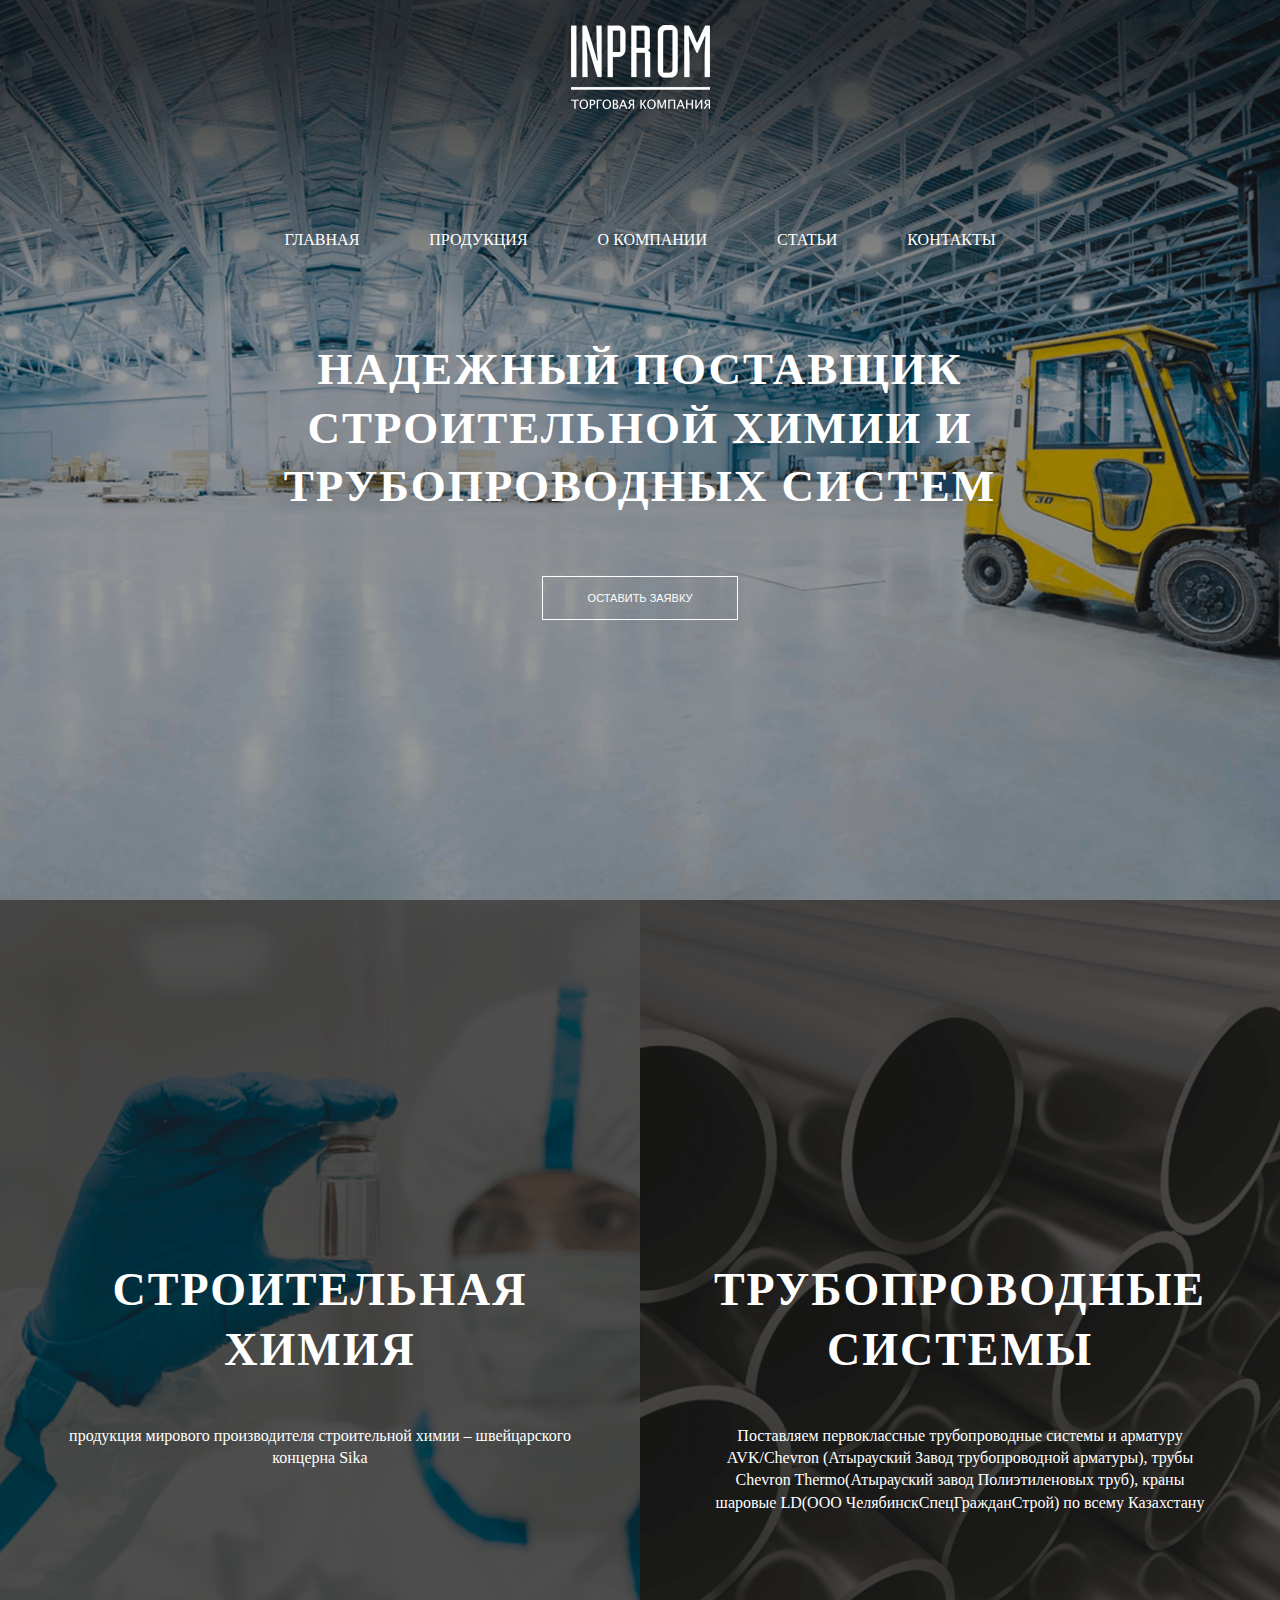
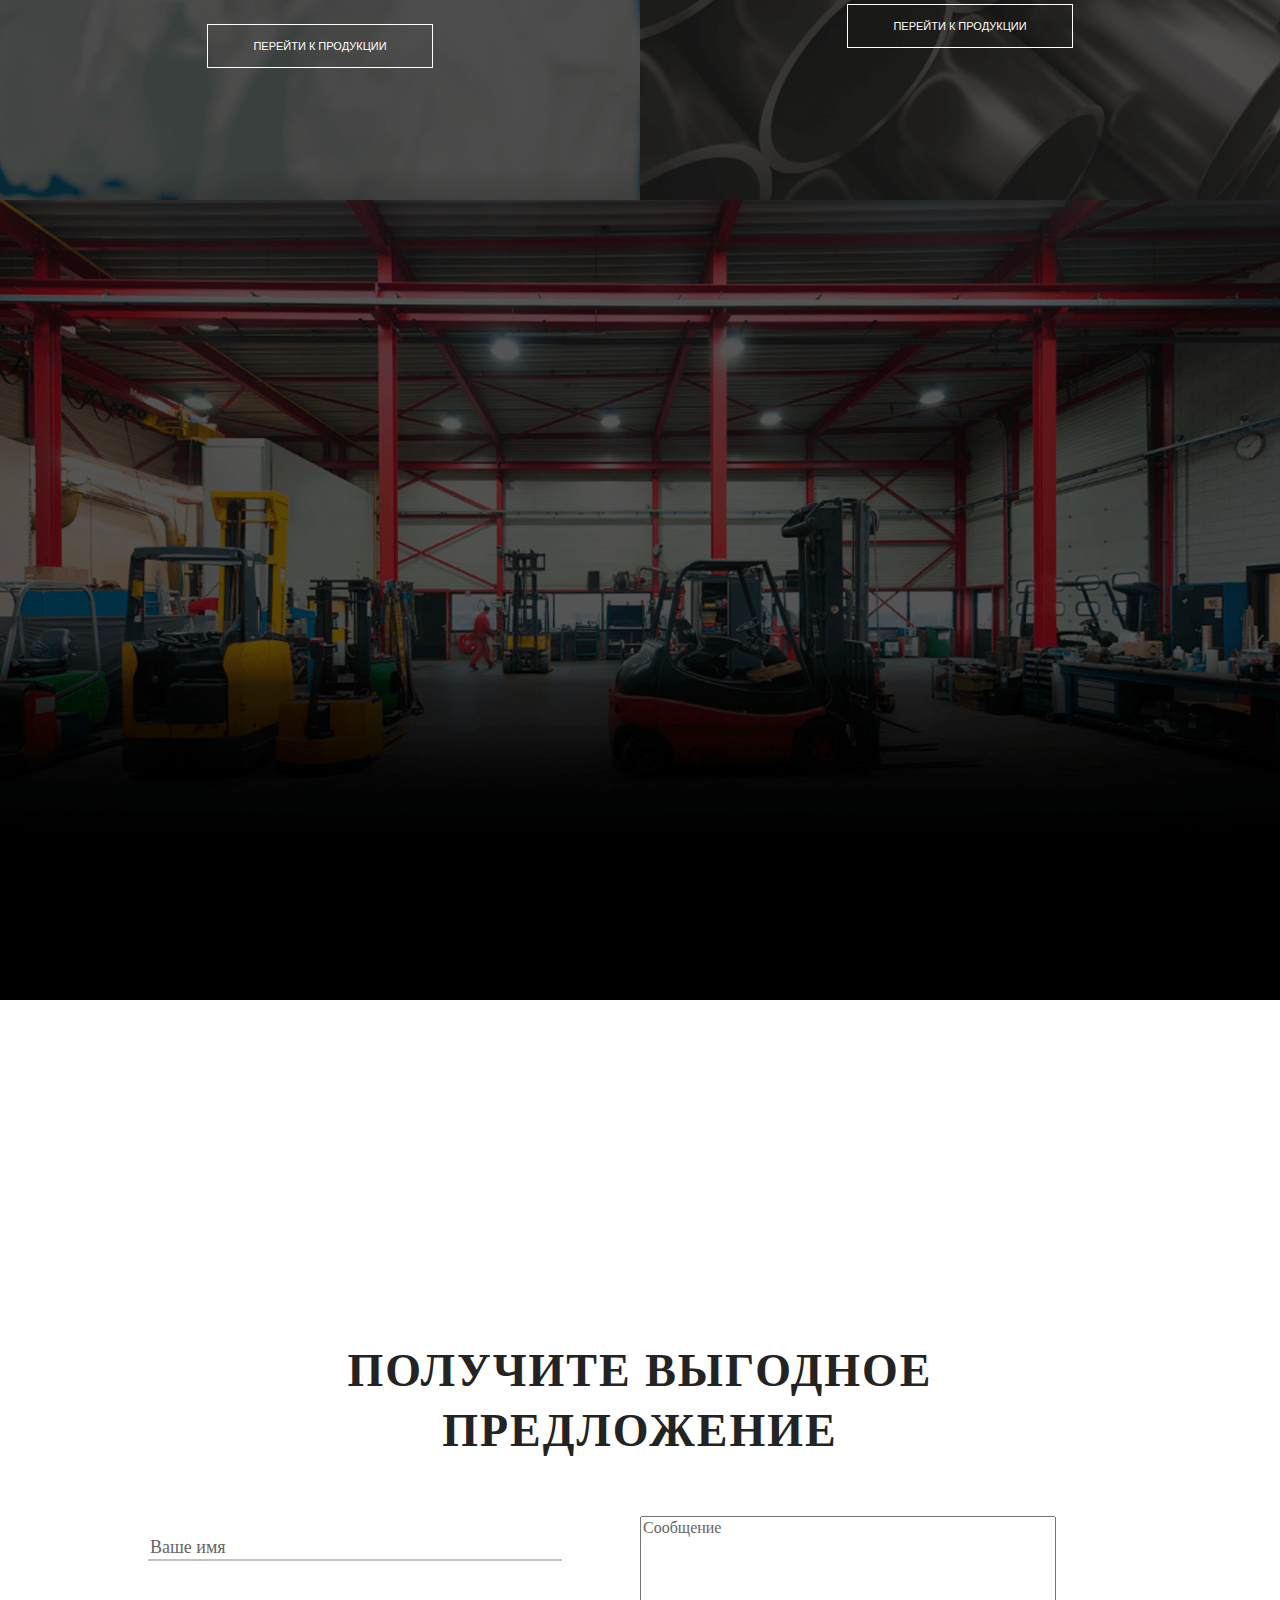
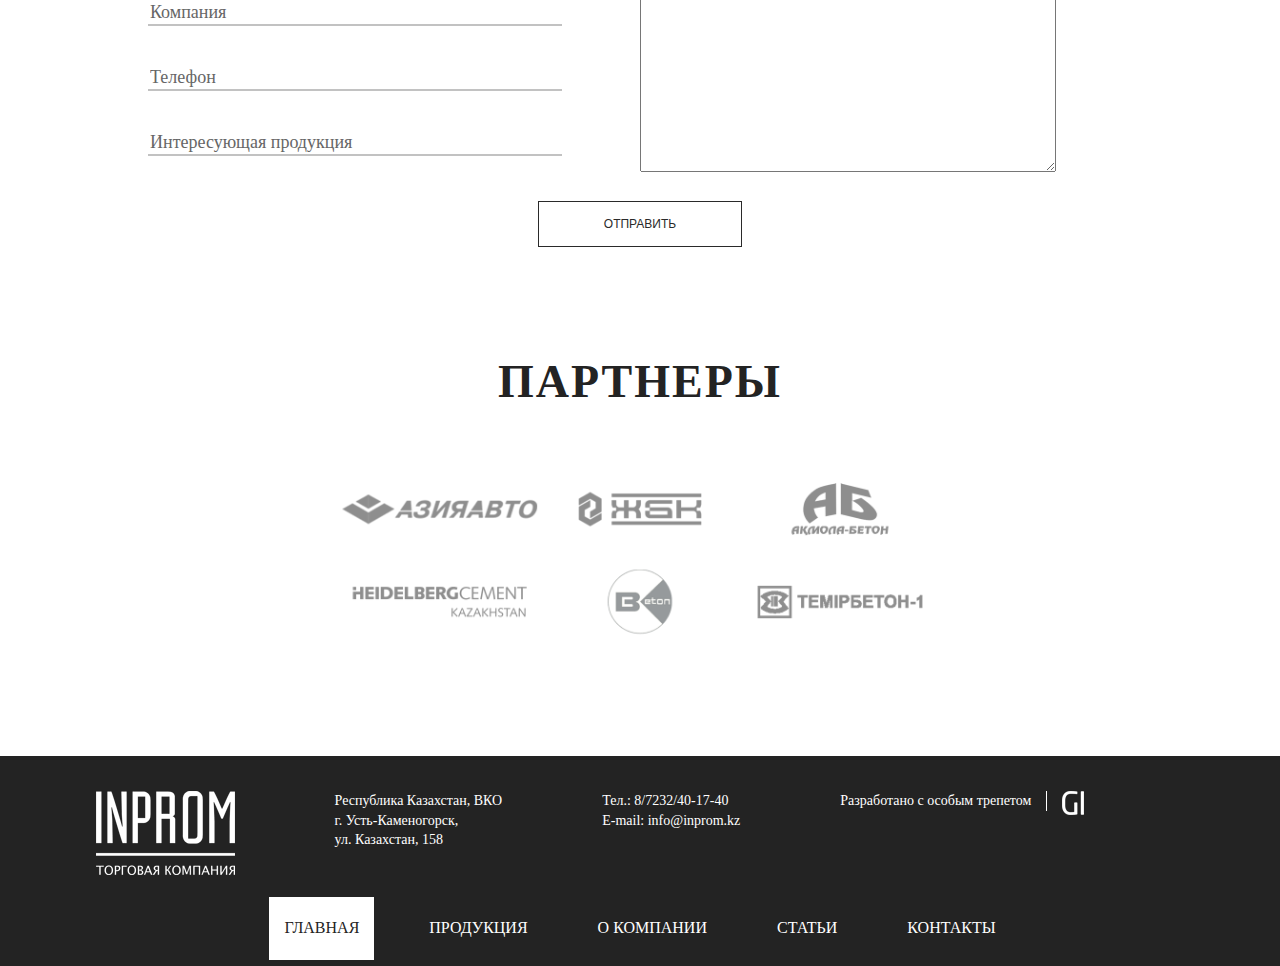
==== index.html @ 864a5a4d "stable version" ====
<!DOCTYPE html>
<!--[if lt IE 7 ]><html class="ie ie6" lang="en"> <![endif]-->
<!--[if IE 7 ]><html class="ie ie7" lang="en"> <![endif]-->
<!--[if IE 8 ]><html class="ie ie8" lang="en"> <![endif]-->
<!--[if (gte IE 9)|!(IE)]><!--><html lang="ru"> <!--<![endif]-->

<head>

	<meta charset="utf-8">

	<title>INPROM - главная</title>
	<meta name="description" content="">
	
	<!--<link rel="shortcut icon" href="img/favicon.ico" type="image/x-icon">-->

	<meta http-equiv="X-UA-Compatible" content="IE=edge">
	<meta name="viewport" content="width=device-width, initial-scale=1, maximum-scale=1">

    <link rel="stylesheet" href="css/fonts.css">
	<link rel="stylesheet" href="css/reset.css">
	<link rel="stylesheet" href="css/style.css">
	<link rel="stylesheet" href="css/media.css">
	<link rel="stylesheet" href="css/animate.css">
	
	<script src="js/TweenMax.min.js"></script>
	<script src="js/ScrollToPlugin.min.js"></script>
	
	        
</head>
<body>
    <div class="modal-back"></div>
    
    <div class="offer-call">
            <div class="offer-modal">
                <div class="offer-modal-part">
                    <input type="text" placeholder="Ваше имя">
                    <input type="text" placeholder="Компания">
                    <input type="text" id="client-tel-for-consult" placeholder="Телефон">
                    <input type="text" placeholder="Интересующая продукция">
                </div>
                <div class="offer-modal-part">
                    <textarea name="" id="" cols="30" rows="10" placeholder="Сообщение"></textarea>
                </div>
            </div>
            <div class="offer-button-margin">
                <button class="offer-button call-button-margin">ОТПРАВИТЬ</button>
            </div>
    </div>

    <div class="section" id="section-header">
        
        <div class="header-logo">
            <a href="index.html"><img src="img/logo.png" alt="Inprom Logo"  class="wow fadeInDown"></a>
            <div class="header-address">
                <p>+7 (7232) 40 17 40</p>
                <p>г. Усть-Каменогорск</p>
                <p>ул. Казахстан, 158</p>
           </div>
            <div class="burger-menu">
                <div class="burger-line-1"></div>
                <div class="burger-line-2"></div>
                <div class="burger-line-3"></div>
            </div>
        </div>
        <div class="header-navigation">
            <div class="header-navigation-panel wow fadeInRight" data-wow-delay=".3s">
                <a href="index.html"><div class="header-nav"><p>ГЛАВНАЯ</p></div></a>
                <a href="production.html"><div class="header-nav"><p>ПРОДУКЦИЯ</p></div></a>
                <a href="about.html"><div class="header-nav"><p>О КОМПАНИИ</p></div></a>
                <a href=""><div class="header-nav"><p>СТАТЬИ</p></div></a>
                <a href=""><div class="header-nav"><p>КОНТАКТЫ</p></div></a>
            </div>
        </div>
        <div class="header-title wow fadeInUp" data-wow-delay=".6s">
            <h1>НАДЕЖНЫЙ ПОСТАВЩИК</h1>
            <h1>СТРОИТЕЛЬНОЙ ХИМИИ И</h1>
            <h1>ТРУБОПРОВОДНЫХ СИСТЕМ</h1>
        </div>
        <div class="header-button wow fadeInUp" data-wow-delay="1.1s">
            <button class="custom-button" id="call">ОСТАВИТЬ ЗАЯВКУ</button>
        </div>
        
    </div>

    <div class="section" id="section1">     
        <div class="section1-chemistry">
            <h1>СТРОИТЕЛЬНАЯ <br> ХИМИЯ</h1>
            <p>продукция мирового производителя строительной химии – швейцарского концерна Sika
            </p>
            <a href="production.html"><button class="custom-button chemistry-button">ПЕРЕЙТИ К ПРОДУКЦИИ</button></a>
        </div>
        <div class="section1-systems">
            <h1>ТРУБОПРОВОДНЫЕ <br> СИСТЕМЫ</h1>
            <p>Поставляем первоклассные трубопроводные системы и арматуру AVK/Chevron (Атырауский Завод трубопроводной арматуры), 
            трубы Chevron Thermo(Атырауский завод Полиэтиленовых труб), краны шаровые LD(ООО ЧелябинскСпецГражданСтрой) по всему Казахстану
            </p>
            <a href="production.html"><button class="custom-button">ПЕРЕЙТИ К ПРОДУКЦИИ</button></a>
        </div>
    </div>

    <div class="section" id="section2">
        <div class="causes-title wow fadeInUp" data-wow-delay=".3s">
            <h1>ПОЧЕМУ ИНПРОМ - </h1>
            <h1>НАДЕЖНЫЙ ПАРТНЕР?</h1>
        </div>
        <div class="causes-bottom">
            <div class="causes-bottom-align wow fadeInUp">
                <div class="causes-bottom-1">
                    <h1>ВЫЕЗД К КЛИЕНТУ</h1>
                    <p>Наши специалисты бесплатно и лично проконсультируют вас</p>
                    <p>на вашем объекте для подбора подходящей продукции</p>
                </div>
                <div class="causes-bottom-2 wow fadeInUp" data-wow-delay=".3s">
                    <h1>ГАРАНТИЯ</h1>
                    <p>Мы предоставляем гарантию на весь ассортимент</p>
                    <p>строительной химии сроком до 10 лет</p>
                </div>
            </div>
        </div>
    </div>
    
    <div class="section" id="section3"> 
        <div class="causes-top">
            <div class="causes-top-align">
                <div class="causes-top-1 wow fadeInUp">
                    <h1>КЛИЕНТООРИЕНТИРОВАННОСТЬ</h1>
                    <p>Каждый запрос отрабатывается нашими менеджерами</p>
                    <p>вне зависимости от объемов потребностей клиента</p>
                </div>
                <div class="causes-top-2 wow fadeInUp" data-wow-delay=".3s">
                    <h1>ПРОЗРАЧНОСТЬ</h1>
                    <p>Отправьте нам техническую спецификацию, и мы подберем</p>
                    <p>для вас соответствующую продукцию<br>
                     с подробным прайс-листом</p>
                </div>
            </div>
        </div>
        
        <div class="offer">
            <div class="offer-title">
                <h1>ПОЛУЧИТЕ ВЫГОДНОЕ</h1>
                <h1>ПРЕДЛОЖЕНИЕ</h1>
            </div>
            
            <div class="offer-form">
                <div class="offer-form-part">
                    <input type="text" placeholder="Ваше имя">
                    <input type="text" placeholder="Компания">
                    <input type="text" id="client-tel-for-consult-2" placeholder="Телефон">
                    <input type="text" placeholder="Интересующая продукция">
                </div>
                <div class="offer-form-part">
                    <textarea name="" id="" cols="30" rows="10" placeholder="Сообщение"></textarea>
                </div>
            </div>
            <div class="offer-button-margin">
                <button class="offer-button">ОТПРАВИТЬ</button>
            </div>
        </div>
        
    </div>
    
    <div class="section" id="section-footer">    
        <div class="partners-part">
            <div class="partners-title">
                <h1>ПАРТНЕРЫ</h1>
            </div>
            <div class="partners-logos">
                <div class="partners-logo">
                    <div class="partners-logo-img">
                        <img src="img/logo-asia.png" alt="">
                    </div>
                    <div class="partners-logo-hover">
                        <img src="img/logo-asia-hover.png" alt="">
                    </div>
                </div>
                <div class="partners-logo">
                    <div class="partners-logo-img">
                        <img src="img/logo-jbk.png" alt="">
                    </div>
                    <div class="partners-logo-hover">
                        <img src="img/logo-jbk-hover.png" alt="">
                    </div>
                </div>
                <div class="partners-logo">
                    <div class="partners-logo-img">
                        <img src="img/logo-ab.png" alt="">
                    </div>
                    <div class="partners-logo-hover">
                        <img src="img/logo-ab-hover.png" alt="">
                    </div>
                </div>
            </div>
            <div class="partners-logos">
               <div class="partners-logo">
                    <div class="partners-logo-img">
                        <img src="img/logo-hc.png" alt="">
                   </div>
                    <div class="partners-logo-hover">
                        <img src="img/logo-hc-hover.png" alt="">
                    </div>
                </div> 
                <div class="partners-logo">
                    <div class="partners-logo-img">
                        <img src="img/logo-beton.png" alt="">
                    </div>
                    <div class="partners-logo-hover">
                        <img src="img/logo-beton-hover.png" alt="">
                    </div>
                </div> 
                <div class="partners-logo">
                    <div class="partners-logo-img">
                        <img src="img/logo-temirbeton.png" alt="">
                    </div>
                    <div class="partners-logo-hover">
                        <img src="img/logo-temirbeton-hover.png" alt="">
                    </div>
                </div>  
            </div>
        </div>
        
        <footer class="footer">
            <div class="footer-row footer-mob-hide">
                <div class="foot-row">
                    <a href="index.html"><img src="img/logo.png" alt=""></a>
                </div>
                <div class="foot-row">
                    <p>Республика Казахстан, ВКО</p>
                    <p>г. Усть-Каменогорск,</p>
                    <p>ул. Казахстан, 158</p>
                </div>
                <div class="foot-row">
                    <p>Тел.: 8/7232/40-17-40</p>
                    <p>E-mail: info@inprom.kz</p>
                </div>
                <div class="foot-ginnova">
                    <div class="foot-gin">
                    <a href="http://ginnova.kz" target="_blank"><p>Разработано с особым трепетом</p></a>
                    <div class="ginnova-line"></div>
                    <a href="http://ginnova.kz" target="_blank"><img src="img/gi-logo.png" alt=""></a>
                    </div>
                </div>
            </div>
            <div class="footer-panel">
                
                <div class="footer-navigation-panel">
                    <div class="footer-mob">
                        <h1>МЕНЮ</h1>
                    </div>
                    <a href="index.html"><div class="footer-nav nav-active"><p>ГЛАВНАЯ</p></div></a>
                    <a href="production.html"><div class="footer-nav"><p>ПРОДУКЦИЯ</p></div></a>
                    <a href="about.html"><div class="footer-nav"><p>О КОМПАНИИ</p></div></a>
                    <a href=""><div class="footer-nav"><p>СТАТЬИ</p></div></a>
                    <a href=""><div class="footer-nav"><p>КОНТАКТЫ</p></div></a>
                    <div class="footer-mob">
                        <h1>КОНТАКТЫ</h1>
                    </div>
                    <div class="footer-mob">
                        <p>Республика Казахстан, ВКО</p>
                        <p>г. Усть-Каменогорск,</p>
                        <p>ул. Казахстан, 158</p>
                        <p>Тел.: 8/7232/40-17-40</p>
                        <p>E-mail: info@inprom.kz</p>
                    </div>
                    <div class="footer-mob">
                        <div class="foot-ginnova">
                            <div class="foot-gin">
                            <a href="http://ginnova.kz" target="_blank"><p>Разработано с особым трепетом</p></a>
                            <div class="ginnova-line"></div>
                            <a href="http://ginnova.kz" target="_blank"><img src="img/gi-logo.png" alt=""></a>
                            </div>
                        </div>
                    </div>
                </div>
            </div>
        </footer>
    </div>
    
<script src="js/jquery.min.js"></script>
	
<!--
<script src="js/jquery.smoothwheel.js"></script>
-->

    
    <script>
        
        $(document).ready(function(){
    
            if (navigator.userAgent.toLowerCase().indexOf('chrome') > -1) {
        
            //$("body").smoothWheel()
            
            }
        }); 

    </script>
    
    <script src="js/inprom.js"></script>
    
    <script src="js/wow.min.js"></script>
    <script>
        if ($(window).width() > 1200) {
            new WOW().init();
        }
    </script>
    
    <script src="js/maskedinput.js"></script>
	<script type="text/javascript">
		
		jQuery(function($){$("#client-tel-for-consult").mask("+7(999)999-99-99");});
        jQuery(function($){$("#client-tel-for-consult-2").mask("+7(999)999-99-99");});
	</script>
    
    <!--
    <script>
        $(window).load(function() {

            $(".loading-box").fadeOut();

        });
    </script>
    -->
</body>
</html>
---- css/fonts.css ----
@font-face {
	font-family: "Arial";
	src: Arial;
    font-style: normal;
	font-weight: normal;
}
/* font-family: "AgoraSansProRegular"; */
@font-face {
    font-family: "AgoraSansProRegular";
    src: url("../fonts/AgoraSansProRegular/AgoraSansProRegular.eot");
    src: url("../fonts/AgoraSansProRegular/AgoraSansProRegular.eot?#iefix")format("embedded-opentype"),
    url("../fonts/AgoraSansProRegular/AgoraSansProRegular.woff") format("woff"),
    url("../fonts/AgoraSansProRegular/AgoraSansProRegular.ttf") format("truetype");
    font-style: normal;
    font-weight: normal;
}
/* font-family: "AgoraSansProBold"; */
@font-face {
    font-family: "AgoraSansProBold";
    src: url("../fonts/AgoraSansProBold/AgoraSansProBold.eot");
    src: url("../fonts/AgoraSansProBold/AgoraSansProBold.eot?#iefix")format("embedded-opentype"),
    url("../fonts/AgoraSansProBold/AgoraSansProBold.woff") format("woff"),
    url("../fonts/AgoraSansProBold/AgoraSansProBold.ttf") format("truetype");
    font-style: normal;
    font-weight: normal;
}
/* font-family: "AgoraSansProItalic"; */
@font-face {
    font-family: "AgoraSansProItalic";
    src: url("../fonts/AgoraSansProItalic/AgoraSansProItalic.eot");
    src: url("../fonts/AgoraSansProItalic/AgoraSansProItalic.eot?#iefix")format("embedded-opentype"),
    url("../fonts/AgoraSansProItalic/AgoraSansProItalic.woff") format("woff"),
    url("../fonts/AgoraSansProItalic/AgoraSansProItalic.ttf") format("truetype");
    font-style: normal;
    font-weight: normal;
}
/* font-family: "AgoraSansProLight"; */
@font-face {
    font-family: "AgoraSansProLight";
    src: url("../fonts/AgoraSansProLight/AgoraSansProLight.eot");
    src: url("../fonts/AgoraSansProLight/AgoraSansProLight.eot?#iefix")format("embedded-opentype"),
    url("../fonts/AgoraSansProLight/AgoraSansProLight.woff") format("woff"),
    url("../fonts/AgoraSansProLight/AgoraSansProLight.ttf") format("truetype");
    font-style: normal;
    font-weight: normal;
}
/* font-family: "AgoraSansProMedium"; */
@font-face {
    font-family: "AgoraSansProMedium";
    src: url("../fonts/AgoraSansProMedium/AgoraSansProMedium.eot");
    src: url("../fonts/AgoraSansProMedium/AgoraSansProMedium.eot?#iefix")format("embedded-opentype"),
    url("../fonts/AgoraSansProMedium/AgoraSansProMedium.woff") format("woff"),
    url("../fonts/AgoraSansProMedium/AgoraSansProMedium.ttf") format("truetype");
    font-style: normal;
    font-weight: normal;
}
/* font-family: "AgoraSansProBlack"; */
@font-face {
    font-family: "AgoraSansProBlack";
    src: url("../fonts/AgoraSansProBlack/AgoraSansProBlack.eot");
    src: url("../fonts/AgoraSansProBlack/AgoraSansProBlack.eot?#iefix")format("embedded-opentype"),
    url("../fonts/AgoraSansProBlack/AgoraSansProBlack.woff") format("woff"),
    url("../fonts/AgoraSansProBlack/AgoraSansProBlack.ttf") format("truetype");
    font-style: normal;
    font-weight: normal;
}
/* font-family: "AgoraSansProThin"; */
@font-face {
    font-family: "AgoraSansProThin";
    src: url("../fonts/AgoraSansProThin/AgoraSansProThin.eot");
    src: url("../fonts/AgoraSansProThin/AgoraSansProThin.eot?#iefix")format("embedded-opentype"),
    url("../fonts/AgoraSansProThin/AgoraSansProThin.woff") format("woff"),
    url("../fonts/AgoraSansProThin/AgoraSansProThin.ttf") format("truetype");
    font-style: normal;
    font-weight: normal;
}
/* font-family: "AgoraSansProUltraBlack"; */
@font-face {
    font-family: "AgoraSansProUltraBlack";
    src: url("../fonts/AgoraSansProUltraBlack/AgoraSansProUltraBlack.eot");
    src: url("../fonts/AgoraSansProUltraBlack/AgoraSansProUltraBlack.eot?#iefix")format("embedded-opentype"),
    url("../fonts/AgoraSansProUltraBlack/AgoraSansProUltraBlack.woff") format("woff"),
    url("../fonts/AgoraSansProUltraBlack/AgoraSansProUltraBlack.ttf") format("truetype");
    font-style: normal;
    font-weight: normal;
}
/* font-family: "AgoraSansProXThin"; */
@font-face {
    font-family: "AgoraSansProXThin";
    src: url("../fonts/AgoraSansProXThin/AgoraSansProXThin.eot");
    src: url("../fonts/AgoraSansProXThin/AgoraSansProXThin.eot?#iefix")format("embedded-opentype"),
    url("../fonts/AgoraSansProXThin/AgoraSansProXThin.woff") format("woff"),
    url("../fonts/AgoraSansProXThin/AgoraSansProXThin.ttf") format("truetype");
    font-style: normal;
    font-weight: normal;
}
/* font-family: "AgoraSansProMediumItalic"; */
@font-face {
    font-family: "AgoraSansProMediumItalic";
    src: url("../fonts/AgoraSansProMediumItalic/AgoraSansProMediumItalic.eot");
    src: url("../fonts/AgoraSansProMediumItalic/AgoraSansProMediumItalic.eot?#iefix")format("embedded-opentype"),
    url("../fonts/AgoraSansProMediumItalic/AgoraSansProMediumItalic.woff") format("woff"),
    url("../fonts/AgoraSansProMediumItalic/AgoraSansProMediumItalic.ttf") format("truetype");
    font-style: normal;
    font-weight: normal;
}
/* font-family: "AgoraSansProLightItalic"; */
@font-face {
    font-family: "AgoraSansProLightItalic";
    src: url("../fonts/AgoraSansProLightItalic/AgoraSansProLightItalic.eot");
    src: url("../fonts/AgoraSansProLightItalic/AgoraSansProLightItalic.eot?#iefix")format("embedded-opentype"),
    url("../fonts/AgoraSansProLightItalic/AgoraSansProLightItalic.woff") format("woff"),
    url("../fonts/AgoraSansProLightItalic/AgoraSansProLightItalic.ttf") format("truetype");
    font-style: normal;
    font-weight: normal;
}
/* font-family: "AgoraSansProBoldItalic"; */
@font-face {
    font-family: "AgoraSansProBoldItalic";
    src: url("../fonts/AgoraSansProBoldItalic/AgoraSansProBoldItalic.eot");
    src: url("../fonts/AgoraSansProBoldItalic/AgoraSansProBoldItalic.eot?#iefix")format("embedded-opentype"),
    url("../fonts/AgoraSansProBoldItalic/AgoraSansProBoldItalic.woff") format("woff"),
    url("../fonts/AgoraSansProBoldItalic/AgoraSansProBoldItalic.ttf") format("truetype");
    font-style: normal;
    font-weight: normal;
}
/* font-family: "AgoraSansProBlackItalic"; */
@font-face {
    font-family: "AgoraSansProBlackItalic";
    src: url("../fonts/AgoraSansProBlackItalic/AgoraSansProBlackItalic.eot");
    src: url("../fonts/AgoraSansProBlackItalic/AgoraSansProBlackItalic.eot?#iefix")format("embedded-opentype"),
    url("../fonts/AgoraSansProBlackItalic/AgoraSansProBlackItalic.woff") format("woff"),
    url("../fonts/AgoraSansProBlackItalic/AgoraSansProBlackItalic.ttf") format("truetype");
    font-style: normal;
    font-weight: normal;
}
/* font-family: "AgoraSansProUltraBlackItalic"; */
@font-face {
    font-family: "AgoraSansProUltraBlackItalic";
    src: url("../fonts/AgoraSansProUltraBlackItalic/AgoraSansProUltraBlackItalic.eot");
    src: url("../fonts/AgoraSansProUltraBlackItalic/AgoraSansProUltraBlackItalic.eot?#iefix")format("embedded-opentype"),
    url("../fonts/AgoraSansProUltraBlackItalic/AgoraSansProUltraBlackItalic.woff") format("woff"),
    url("../fonts/AgoraSansProUltraBlackItalic/AgoraSansProUltraBlackItalic.ttf") format("truetype");
    font-style: normal;
    font-weight: normal;
}
/* font-family: "AgoraSansProXThinItalic"; */
@font-face {
    font-family: "AgoraSansProXThinItalic";
    src: url("../fonts/AgoraSansProXThinItalic/AgoraSansProXThinItalic.eot");
    src: url("../fonts/AgoraSansProXThinItalic/AgoraSansProXThinItalic.eot?#iefix")format("embedded-opentype"),
    url("../fonts/AgoraSansProXThinItalic/AgoraSansProXThinItalic.woff") format("woff"),
    url("../fonts/AgoraSansProXThinItalic/AgoraSansProXThinItalic.ttf") format("truetype");
    font-style: normal;
    font-weight: normal;
}
/* font-family: "AgoraSansProThinItalic"; */
@font-face {
    font-family: "AgoraSansProThinItalic";
    src: url("../fonts/AgoraSansProThinItalic/AgoraSansProThinItalic.eot");
    src: url("../fonts/AgoraSansProThinItalic/AgoraSansProThinItalic.eot?#iefix")format("embedded-opentype"),
    url("../fonts/AgoraSansProThinItalic/AgoraSansProThinItalic.woff") format("woff"),
    url("../fonts/AgoraSansProThinItalic/AgoraSansProThinItalic.ttf") format("truetype");
    font-style: normal;
    font-weight: normal;
}
---- css/style.css ----
@-webkit-keyframes header-nav {
    0% {background-position: right;}
    100% {background-position: left;}
}
@keyframes header-nav {
    0% {background-position: right;}
    100% {background-position: left;}
}
@-webkit-keyframes header-nav-back {
    0% {background-position: left;}
    100% {background-position: right;}
}
@keyframes header-nav-back {
    0% {background-position: left;}
    100% {background-position: right;}
}

html{
    height: 100%;
    width: 100%;
    background: #232323;
}
body{
    height: 100%;
    width: 100%;
    background: #fff;
}
h1{
    letter-spacing: 2px;
}

.modal-back{
    position: fixed;
    top: 0;
    left: 0;
    width: 100%;
    height: 5000px;
    background: rgba(0,0,0,0.7);
    z-index: 3;
    display: none;
}
.section{
    float: left;
    width: 100%;
}
#section-header{
    height: 100%;
    width: 100%;
    background: url(../img/section-header.png) center center no-repeat;
    background-size: cover;
    position: relative;
}
#header-about{
    height: 100%;
    background: url(../img/header-about.png) center center no-repeat;
    background-size: cover;
    position: relative;
}
#header-prod{
    height: 100%;
    background: url(../img/header-production.png) center center no-repeat;
    background-size: cover;
    position: relative;
}
#section1{
    height: 100%;
}
#section2{
    background: url(../img/section-2.png) center center no-repeat;
    background-size: cover;
    height: 800px;
    position: relative;
}
#section3{
    background: #fff;
}
#section-footer{
    background: #fff;
}

.burger-menu{
    float: right;
    position: relative;
    margin: 25px;
    height: 50px;
    width: 40px;
    cursor: pointer;
    display: none;
    z-index: 6;
}
.burger-line-1, .burger-line-2, .burger-line-3{
    position: absolute;
    background: #fff;
    right: 0;
    transition: 0.3s linear;
    /*border: 0.5px solid #303030;*/
}
.burger-line-1{
    height: 3px;
    width: 30px;
    top: 2px;
}
.burger-line-2{
    height: 3px;
    width: 30px;
    top: 10px;
}
.burger-line-3{
    height: 3px;
    width: 30px;
    top: 18px;
}
.burger-active .burger-line-1{
    top: 10px;
    -webkit-transform: rotate(45deg);
	-moz-transform: rotate(45deg);
	-ms-transform: rotate(45deg);
	-o-transform: rotate(45deg);
    transform: rotate(45deg);
}
.burger-active .burger-line-2{
    right: -30px;
    opacity: 0;
}
.burger-active .burger-line-3{
    top: 10px;
    -webkit-transform: rotate(-45deg);
	-moz-transform: rotate(-45deg);
	-ms-transform: rotate(-45deg);
	-o-transform: rotate(-45deg);
    transform: rotate(-45deg);
}

.header-address{
    float: left;
    margin: 25px;
    color: #fff;
    font-size: 14px;
    display: none;
}
.header-logo{
    float: left;
    width: 100%;
    margin-top: 10vh;
}
.header-logo img{
    display: block;
    margin: auto;
}
.header-navigation{
    float: left;
    width: 100%;
    margin-top: 10vh;
    text-align: center;
}
.header-navigation-panel{
    display: inline-block;
    background: rgba(0,0,0,0);
}
.header-navigation-panel a{
    color: #fff;
    text-decoration: none;
}
.nav-active{
    background: #fff;
    color: #232323;
}
.header-nav p{
    margin-top: 30px;
    margin-left: 15px;
    margin-right: 15px;
}
.header-nav{
    float: left;
    margin-left: 20px;
    margin-right: 20px;
    height: 80px;
    transition: .2s linear;
    background: linear-gradient(to right,#fff 0%, #fff 49%, rgba(0,0,0,0) 49%, rgba(0,0,0,0) 100%) no-repeat;
    background-size: 200% 100%;
    background-position: right;
}
.header-nav:hover{
    -webkit-animation: header-nav .2s;
    animation: header-nav .2s;
    color: #232323;
    background-position: left;
}
.header-nav:not(:hover){
    -webkit-animation: header-nav-back .2s;
    animation: header-nav-back .2s;
}
.header-title{
    float: left;
    width: 100%;
    margin-top: 10vh;
    text-align: center;
}
.header-title h1{
    font-size: 65px;
    color: #fff;
}

.about-title {
    float: left;
    width: 100%;
    margin-top: 10vh;
    text-align: center;
    color: #fff;
}
.about-title h1{
    font-size: 65px;
    color: #fff;
}
.about-title p{
    margin-top: 55px;
    width: 80%;
    margin-left: 10%;
    color: #fff;
    font-size: 30px;
}

.prod-title {
    float: left;
    width: 100%;
    margin-top: 10vh;
    text-align: center;
    color: #fff;
}
.prod-title h1{
    font-size: 65px;
    color: #fff;
}
.prod-title p{
    margin-top: 75px;
    width: 80%;
    margin-left: 10%;
    color: #fff;
    font-size: 36px;
}

.header-button{
    float: left;
    width: 100%;
    margin-top: 10vh;
    text-align: center;
    font-size: 30px;
}
.custom-button{
    padding: 15px 45px;
    background: rgba(0,0,0,0);
    border: 1px solid #fff;
    color: #fff;
    font-size: 11px;
    transition: 0.2s linear;
}
.custom-button:hover{
    background: #fff;
    color: #232323;
}
.chemistry-button{
    margin-top: 45px;
}
.section1-chemistry, .section1-systems{
    float: left;
    width: 50%;
    height: 100%;
    text-align: center;
    color:  #fff;
    transition: .3s linear;
}
.section1-chemistry h1, .section1-systems h1{
    margin-top: 40vh;
    font-weight: 600;
    font-size: 46px;
    color:  #fff;
}
.section1-chemistry p, .section1-systems p{
    width: 80%;
    margin: 5vh auto 10vh;
}
.section1-chemistry{
    background: url(../img/section-chemistry.png) center center no-repeat;
    background-size: cover;
}
.section1-chemistry:hover{
    background: url(../img/section-chemistry-hover.png) center center no-repeat;
    background-size: cover;
}
.section1-systems{
    background: url(../img/section-systems.png) center center no-repeat;
    background-size: cover;
}
.section1-systems:hover{
    background: url(../img/section-systems-hover.png) center center no-repeat;
    background-size: cover;
}
.causes-title{
    float:left;
    width: 100%;
    text-align: center;
    margin-top: 200px;
}
.causes-title h1{
    color: #fff;
    font-weight: 100;
    font-size: 60px;
}
.causes-bottom{
    position: absolute;
    bottom: -5px;
    width: 100%;
    text-align: center;
}
.causes-bottom-align{
    display: inline-block;
}
.causes-bottom h1, .causes-top h1{
    letter-spacing: 1px;
}
.causes-bottom-1, .causes-bottom-2{
    float: left;
    height: 300px;
    width: 550px;
    text-align: center;
    color: #fff;
    transition: .3s linear;
}
.causes-bottom-1{
    background: url(../img/section-drive.png) center center no-repeat;
    background-size: cover;
}
.causes-bottom-1:hover{
    background: url(../img/section-drive-hover.png) center center no-repeat;
    background-size: cover;
}
.causes-bottom-2{
    background: url(../img/section-guarantee.png) center center no-repeat;
    background-size: cover;
}
.causes-bottom-2:hover{
    background: url(../img/section-guarantee-hover.png) center center no-repeat;
    background-size: cover;
}
.causes-bottom-1 h1, .causes-bottom-2 h1{
    margin-top: 115px;
    font-size: 24px;
    font-weight: 100;
    margin-bottom: 5px;
}
.causes-top{
    float: left;
    width: 100%;
    text-align: center;
}
.causes-top-align{
    display: inline-block;
}
.causes-top-1, .causes-top-2{
    float: left;
    height: 300px;
    width: 550px;
    text-align: center;
    color: #fff;
    transition: .3s linear;
}
.causes-top-1{
    background: url(../img/section-client.png) center center no-repeat;
    background-size: cover;
}
.causes-top-1:hover{
    background: url(../img/section-client-hover.png) center center no-repeat;
    background-size: cover;
}
.causes-top-2{
    background: url(../img/section-visibility.png) center center no-repeat;
    background-size: cover;
}
.causes-top-2:hover{
    background: url(../img/section-visibility-hover.png) center center no-repeat;
    background-size: cover;
}
.causes-top-1 h1, .causes-top-2 h1{
    margin-top: 115px;
    font-size: 24px;
    font-weight: 100;
    margin-bottom: 5px;
}
.causes-bottom-1 p, .causes-bottom-2 p, .causes-top-1 p, .causes-top-2 p{
    font-size: 15px;
    margin-left: 20px;
    margin-right: 20px;
}
.offer{
    float: left;
    width: 100%;
}
.offer-call{
    position: fixed;
    width: 100%;
    margin-top: 550px;
    background: #fff;
    z-index: 4;
    display: none;
}
.offer-modal{
    float: left;
    width: 80%;
    margin-left: 10%;
    margin-top: 55px;
}
.offer-modal-part{
    float: left;
    width: 50%;
}
.offer-modal-part input{
    font-size: 18px;
    outline: none;
    border: none;
    margin: 20px;
    font-family:"Lucida Sans Unicode";
    border-bottom: 2px solid #c2c2c2;
    background: #fff;
    width: 80%;
}
.offer-modal-part input[type="text"]{
    color: #766f6f;
}
.offer-modal-part input[type="text"]:focus {
  color: #232323;
  border-bottom: 1px solid #232323;
}
.offer-modal-part textarea{
    float: left;
    color: #766f6f;
    height: 250px;
    max-height: 250px;
    max-width: 80%;
    width: 80%;
    font-size: 16px;
    outline: none;
    margin-right: 50%;
    font-family:"Lucida Sans Unicode";
}
.call-button-margin{
    margin-bottom: 35px;
}
.offer-title{
    float: left;
    width: 100%;
    text-align: center;
    margin-top: 35px;
}
.offer-title h1{
    font-size: 46px;
    font-weight: 600;
    color: #232323;
}
.offer-form{
    float: left;
    width: 80%;
    margin-left: 10%;
    margin-top: 55px;
}
.offer-form-part{
    float: left;
    width: 50%;
}
.offer-form-part input{
    font-size: 18px;
    outline: none;
    border: none;
    margin: 20px;
    font-family:"Lucida Sans Unicode";
    border-bottom: 2px solid #c2c2c2;
    background: #fff;
    width: 80%;
}
.offer-form-part input[type="text"]{
    color: #766f6f;
}
.offer-form-part input[type="text"]:focus {
  color: #232323;
  border-bottom: 1px solid #232323;
}
.offer-form-part textarea{
    float: left;
    color: #766f6f;
    height: 250px;
    max-height: 250px;
    max-width: 80%;
    width: 80%;
    font-size: 16px;
    outline: none;
    margin-right: 50%;
    font-family:"Lucida Sans Unicode";
}
.offer-button-margin{
    float: left;
    width: 100%;
    margin-top: 25px;
    text-align: center;
}
.offer-button{
    display: inline-block;
    padding: 15px 65px;
    background: #fff;
    border: 1px solid #2a2a2a;
    color: #2a2a2a;
    font-size: 12px;
    transition: 0.2s linear;
}
.offer-button:hover{
    background: #2a2a2a;
    color: #fff;
}
.partners-part{
    float: left;
    width: 100%;
    height: 70%;
    text-align: center;
}
.partners-title{
    float: left;
    width: 100%;
    text-align: center;
    margin-top: 105px;
    margin-bottom: 55px;
}
.partners-title h1{
    font-size: 46px;
    font-weight: 600;
    color: #232323;
}
.partners-logos{
    display: block;
    margin: 35px auto;
    width: 600px;
}
.partners-logo img{
    width: 200px;
}
.partners-logo{
    float: left;
}
.partners-logo-img{
    float: left;
}
.partners-logo-hover{
    float: left;
    display: none;
}
.partners-logo:hover .partners-logo-img{
    display: none;
}
.partners-logo:hover .partners-logo-hover{
    display: block;
}
.window-activity{
    float: left;
    width: 100%;
    background: #fff;
}
.section-activity{
    float: left;
    width: 70%;
    margin-left: 15%;
    margin-top: -15vh;
    margin-bottom: 100px;
}
.activity-image{
    float: left;
    width: 100%;
    position: relative;
}
.activity-image img{
    float: left;
    width: 100%;
}
.activity-start{
    position: absolute;
    top: 100px;
    left: -75px;
    width: 250px;
    background: #232323;
    color: #fff;
}
.activity-start h1{
    margin: 85px 25px 2px 25px;
    font-size: 38px;
    text-align: left;
    color: #fff;
}
.activity-start p{
    color: #fff;
    font-size: 18px;
    margin: 2px 25px 85px 25px;
}
.activity-box-left, .activity-box-right{
    float: left;
    width: 50%;
    height: 240px;
    background: #fff;
    color: #232323;
}
.activity-box-left h1{
    font-size: 38px;
    color: #232323;
    margin: 25px;
    text-align: right;
}
.activity-box-right h1{
    font-size: 38px;
    color: #232323;
    margin: 25px;
    text-align: left;
}
.activity-box-left p, .activity-box-right p{
    font-size: 16px;
    margin: 15px 25px 45px 25px;
}
.activity-box-left{
    text-align: right;
}
.activity-box-right{
    text-align: left;
}

.activity-box-partners{
    float: left;
    width: 50%;
    height: 240px;
    background: #232323;
    color: #fff;
}
.activity-box-partners h1{
    font-size: 38px;
    color: #fff;
    margin: 25px;
    text-align: left;
}
.activity-box-partners p{
    font-size: 16px;
    margin: 15px 25px 45px 25px;
}
.activity-box-partners{
    text-align: left;
}

.section-production{
    float: left;
    width: 100%;
    background: #fff;
    color: #fff;
}
.prod-row{
    float: left;
    width: 100%;
    text-align: center;
}
.prod-navigation{
    display: inline-block;
    width: 1200px;
}
.prod-nav{
    float: left;
    width: 200px;
    margin: 25px;
    padding: 25px;
    background: #fff;
    color: #232323;
    transition: .2s linear;
    cursor: pointer;
}
.prod-nav-active{
    background: #232323;
    color: #fff;
}
.prod-nav:hover{
    background: #232323;
    color: #fff;
}

.js-vodosnabjenie, .js-teplosnabjenie{
    padding: 40px 25px;
}
.js-aggressive{
    padding: 29px 25px;
}
.js-gazosnabjenie{
    padding: 51px 25px;
}

.product-row{
    float: left;
    width: 100%;
    margin-bottom: 50px;
}
.prod-row-img{
    float: left;
    width: 30%;
    height: 600px;
    background: url(../img/box-benefit.png) center center no-repeat;
    background-size: cover;
}
.prod-row-text{
    float: left;
    padding: 0 3% 0 3%;
    width: 60%;
    margin-left: 4%;
    color: #232323;
    background: #fff;
    height: 200px;
}
.prod-row-adv{
    float: left;
    padding: 0 3% 0 3%;
    width: 60%;
    margin-left: 4%;
    color: #fff;
    background: #232323;
    height: 400px;
}
.prod-row-adv h1{
    font-size: 26px;
    margin-top: 25px;
    margin-bottom: 25px;
}

.section-work{
    float: left;
    width: 100%;
    background: #fff;
    color: #fff;
}
.section-work h1{
    font-size: 40px;
    margin-bottom: 20px;
    color: #232323;
    text-align: center;
}

.section-vodosnabjenie, .section-teplosnabjenie, .section-aggressive, .section-gazosnabjenie{
    float: left;
    width: 100%;
    background: #fff;
}

.section-teplosnabjenie, .section-aggressive, .section-gazosnabjenie{
    display: none;
}

.box-text{
    float: left;
    width: 40%;
    background: #232323;
    color: #fff;
    text-align: left;
    height: 300px;
}
.box-prod{
    float: left;
    width: 40%;
    background: #232323;
    color: #fff;
    text-align: left;
    height: 450px;
}
.box-text h1{
    font-size: 38px;
    color: #fff;
    text-align: left;
    margin: 55px 55px 0 55px;
}

.box-text p{
    margin: 25px 55px;
}


.box-prod h2{
    font-size: 18px;
    font-weight: 100;
    color: #fff;
    text-align: left;
    margin: 5px 55px;
    text-transform: uppercase;
}
.box-prod h2:first-child{
    margin: 25px 55px 0;
}
.box-prod-margin-top{
    margin-top: 100px;
}

.box-prod ul{
    margin: 25px 55px;
    font-size: 14px;
}
.button-row{
    float: left;
    width: 100%;
    text-align: center;
}
.button-order{
    display: inline-block;
    padding: 15px 75px;
    background: rgba(0,0,0,0);
    border: 1px solid #fff;
    color: #fff;
    font-size: 11px;
    transition: 0.2s linear;
}
.button-order:hover{
    background: #fff;
    color: #232323;
}
.box-img-reliability, .box-img-benefit, .box-img-partnership, .box-img-benefit-850{
    float: left;
    width: 60%;
    height: 300px;
}
.box-img-vodosnabjenie-1, .box-img-vodosnabjenie-2, .box-img-vodosnabjenie-3, .box-img-vodosnabjenie-1-850, .box-img-vodosnabjenie-3-850{
    float: left;
    width: 60%;
    height: 450px;
}
.box-img-vodosnabjenie-1-850, .box-img-vodosnabjenie-3-850{
    display: none;
}

.box-img-teplosnabjenie-1, .box-img-teplosnabjenie-2, .box-img-teplosnabjenie-3{
    float: left;
    width: 60%;
    height: 450px;
}

.box-img-teplosnabjenie-1-850, .box-img-teplosnabjenie-3-850{
    display: none;
}

.box-img-aggressive-1, .box-img-aggressive-2, .box-img-aggressive-1-850{
    float: left;
    width: 60%;
    height: 450px;
}

.box-img-aggressive-1-850{
    display: none;
}

.box-img-gazosnabjenie-1, .box-img-gazosnabjenie-2, .box-img-gazosnabjenie-1-850{
    float: left;
    width: 60%;
    height: 450px;
}
.box-img-gazosnabjenie-1-850{
    display: none;
}

.box-img-reliability{
    background: url(../img/box-reliability.png) center center no-repeat;
    background-size: cover;
}
.box-img-benefit, .box-img-benefit-850{
    background: url(../img/box-benefit.png) center center no-repeat;
    background-size: cover;
}
.box-img-partnership{
    background: url(../img/box-partnership.png) center center no-repeat;
    background-size: cover;
}
.box-img-benefit-850{
    display: none;
}
.box-img-vodosnabjenie-1, .box-img-vodosnabjenie-1-850{
    background: url(../img/vodosnabjenie-1.png) center center no-repeat;
    background-size: cover;
}
.box-img-vodosnabjenie-2{
    background: url(../img/vodosnabjenie-2.png) center center no-repeat;
    background-size: cover;
}
.box-img-vodosnabjenie-3, .box-img-vodosnabjenie-3-850{
    background: url(../img/vodosnabjenie-3.png) center center no-repeat;
    background-size: cover;
}

.box-img-vodosnabjenie-1:hover, .box-img-vodosnabjenie-1-850:hover{
    background: url(../img/vodosnabjenie-1-hover.png) center center no-repeat;
    background-size: cover;
}
.box-img-vodosnabjenie-2:hover{
    background: url(../img/vodosnabjenie-2-hover.png) center center no-repeat;
    background-size: cover;
}
.box-img-vodosnabjenie-3:hover, .box-img-vodosnabjenie-3-850:hover{
    background: url(../img/vodosnabjenie-3-hover.png) center center no-repeat;
    background-size: cover;
}


.box-img-teplosnabjenie-1, .box-img-teplosnabjenie-1-850{
    background: url(../img/teplosnabjenie-1.png) center center no-repeat;
    background-size: cover;
}
.box-img-teplosnabjenie-2{
    background: url(../img/teplosnabjenie-2.png) center center no-repeat;
    background-size: cover;
}
.box-img-teplosnabjenie-3, .box-img-teplosnabjenie-3-850{
    background: url(../img/teplosnabjenie-3.png) center center no-repeat;
    background-size: cover;
}

.box-img-teplosnabjenie-1:hover, .box-img-teplosnabjenie-1-850:hover{
    background: url(../img/teplosnabjenie-1-hover.png) center center no-repeat;
    background-size: cover;
}
.box-img-teplosnabjenie-2:hover{
    background: url(../img/teplosnabjenie-2-hover.png) center center no-repeat;
    background-size: cover;
}
.box-img-teplosnabjenie-3:hover, .box-img-teplosnabjenie-3-850:hover{
    background: url(../img/teplosnabjenie-3-hover.png) center center no-repeat;
    background-size: cover;
}


.box-img-aggressive-1, .box-img-aggressive-1-850{
    background: url(../img/aggressive-1.png) center center no-repeat;
    background-size: cover;
}
.box-img-aggressive-2{
    background: url(../img/aggressive-2.png) center center no-repeat;
    background-size: cover;
}

.box-img-aggressive-1:hover, .box-img-aggressive-1-850:hover{
    background: url(../img/aggressive-1-hover.png) center center no-repeat;
    background-size: cover;
}
.box-img-aggressive-2:hover{
    background: url(../img/aggressive-2-hover.png) center center no-repeat;
    background-size: cover;
}

.box-img-gazosnabjenie-1, .box-img-gazosnabjenie-1-850{
    background: url(../img/gazosnabjenie-1.png) center center no-repeat;
    background-size: cover;
}
.box-img-gazosnabjenie-2{
    background: url(../img/gazosnabjenie-2.png) center center no-repeat;
    background-size: cover;
}

.box-img-gazosnabjenie-1:hover, .box-img-gazosnabjenie-1-850:hover{
    background: url(../img/gazosnabjenie-1-hover.png) center center no-repeat;
    background-size: cover;
}
.box-img-gazosnabjenie-2:hover{
    background: url(../img/gazosnabjenie-2-hover.png) center center no-repeat;
    background-size: cover;
}

.footer{
    float: left;
    width: 100%;
    background: #232323;
    position: relative;
    margin-top: 105px;
    text-align: center;
}
.footer-production{
    float: left;
    width: 100%;
    background: #232323;
    position: relative;
    text-align: center;
}
.footer-row{
    display: inline-block;
    margin-top: 35px;
    color: #fff;
    font-size: 14px;
    text-align: left;
}
.foot-row{
    float: left;
    margin-right: 100px;
    min-height: 100px;
}
.foot-ginnova{
    float: left;
    margin-right: 100px;
}
.foot-gin{
    float: left;
}
.foot-ginnova p, .foot-ginnova img{
    float: left;
}
.foot-ginnova a{
    float: left;
    color: #fff;
    text-decoration: none;
}
.ginnova-line{
    float: left;
    width: 1px;
    height: 20px;
    background: #fff;
    margin-left: 15px;
    margin-right: 15px;
}
.footer-panel{
    float: left;
    width: 100%;
    text-align: center;
}
.footer-navigation-panel{
    display: inline-block;
}
.footer-navigation-panel a{
    color: #fff;
    text-decoration: none;
}
.footer-nav p{
    margin: 20px 15px;
}
.footer-nav{
    float: left;
    margin-left: 20px;
    margin-right: 20px;
}
.footer-nav:hover{
    background: #fff;
    color: #232323;
}
.footer-mob{
    float: left;
    width: 100%;
    margin-top: 25px;
    margin-bottom: 25px;
    display: none;
}
.footer-mob h1{
    color: #fff;
    font-size: 22px;
    letter-spacing: 2px;
    font-weight: 500px;
}
.footer-mob p{
    color: #fff;
}
---- css/media.css ----
/* mobile HEIGHT fixes */
@media only screen and (max-height : 1600px) {
    .offer-call{
        margin-top: 200px;
    }
}

@media only screen and (max-height : 1000px) {
    .header-logo{
        margin-top: 25px;
    }
    .header-title, .about-title, .prod-title{
        margin-top: 55px;
    }
    .header-button{
        margin-top: 55px;
    }
}

@media only screen and (max-height : 700px) {
    .offer-call{
        margin-top: 75px;
    }
    #section-header, #header-about, #header-prod,  #section1, .section1-chemistry, .section1-systems{
        height: 700px;
    }
}

/* mobile WIDTH fixes */
@media only screen and (max-width : 2380px) {
    .chemistry-button{
        margin-top: 50px;
    }
}

@media only screen and (max-width : 1640px) {
    
    .about-title p{
        font-size: 16px;
    }
    .prod-title p{
        font-size: 16px;
    }
}

@media only screen and (max-width : 1549px) {
    .chemistry-button{
        margin-top: 45px;
    }
}

@media only screen and (max-width : 1500px) {
    .header-title h1, .about-title h1, .prod-title h1{
        font-size: 45px;
    }
}

@media only screen and (max-width : 1400px) {
    .chemistry-button{
        margin-top: 65px;
    }
}

@media only screen and (max-width : 1320px) {
    .box-text, .box-img-reliability, .box-img-partnership, .box-img-benefit{
        width: 50%;
    }
    .box-prod, .box-img-vodosnabjenie-1, .box-img-vodosnabjenie-2, .box-img-vodosnabjenie-3, .box-img-vodosnabjenie-1-850, .box-img-vodosnabjenie-3-850, .box-img-teplosnabjenie-1, .box-img-teplosnabjenie-2, .box-img-teplosnabjenie-3, .box-img-teplosnabjenie-1-850, .box-img-teplosnabjenie-3-850, .box-img-aggressive-1, .box-img-aggressive-2, .box-img-aggressive-1-850, .box-img-gazosnabjenie-1, .box-img-gazosnabjenie-2, .box-img-gazosnabjenie-1-850{
        width: 50%;
        height: 500px;
    }
}

@media only screen and (max-width : 1200px) {
    .prod-navigation{
        width: 600px;
    }
    .foot-row{
        margin-right: 30px;
    }
    .section1-chemistry h1, .section1-systems h1{
        margin-top: 180px;
        font-size: 36px;
    }
    .activity-start{
        top: 100px;
    }
    .activity-start h1{
        margin: 35px 5px 2px 5px;
        font-size: 24px;
    }
    .activity-start p{
        font-size: 15px;
        margin: 2px 5px 35px 5px;
    }
    .offer-title h1{
        font-size: 28px;
    }
    .causes-bottom-1, .causes-bottom-2{
        height: 200px;
        width: 350px;
    }
    .causes-bottom-1 h1, .causes-bottom-2 h1{
        margin-top: 50px;
        font-size: 16px;
    }
    .causes-top-1, .causes-top-2{
        height: 200px;
        width: 350px;
    }
    .causes-top-1 h1, .causes-top-2 h1{
        margin-top: 50px;
        font-size: 16px;
    }
}

@media only screen and (max-width : 1000px) {
    .foot-row, .foot-ginnova{
        margin: 5px 0 5px 0;
        width: 100%;
        text-align: center;
    }
    .foot-gin{
        float: none;
        display: inline-block;
    }
    .section1-chemistry h1, .section1-systems h1{
        margin-top: 150px;
        font-size: 26px;
    }
    .prod-row-img{
        height: 200px;
    }
    .prod-row-text, .prod-row-img, .prod-row-adv{
        margin: 0;
        padding: 1%;
        width: 98%;
    }
    .prod-row-text p{
        margin: 0 15px 0 15px;
    }
    .prod-row-adv ul{
        margin: 15px;
    }
}

@media only screen and (max-width : 950px) {
    .box-prod ul{
        font-size: 12px;
    }
}

@media only screen and (max-width : 850px) {
    .box-prod-margin-top{
        margin-top: 50px;
    }
    .box-text, .box-img-reliability, .box-img-partnership, .box-img-benefit-850{
        width: 100%;
        height: 270px;
        float: left;
    }
    .box-prod, .box-img-vodosnabjenie-1, .box-img-vodosnabjenie-2, .box-img-vodosnabjenie-1-850, .box-img-vodosnabjenie-3-850, .box-img-vodosnabjenie-3{
        width: 100%;
        float: left;
        height: 350px;
    }
    .box-img-vodosnabjenie-1, .box-img-vodosnabjenie-3{
        display: none;
    }
    .box-img-vodosnabjenie-1-850, .box-img-vodosnabjenie-3-850{
        display: block;
    }
    .box-img-teplosnabjenie-1, .box-img-teplosnabjenie-2, .box-img-teplosnabjenie-3, .box-img-teplosnabjenie-1-850, .box-img-teplosnabjenie-3-850{
        width: 100%;
        float: left;
        height: 350px;
    }
    .box-img-teplosnabjenie-1, .box-img-teplosnabjenie-3{
        display: none;
    }
    .box-img-teplosnabjenie-1-850, .box-img-teplosnabjenie-3-850{
        display: block;
    }
    .box-img-aggressive-1, .box-img-aggressive-2, .box-img-aggressive-1-850{
        width: 100%;
        float: left;
        height: 350px;
    }
    .box-img-aggressive-1{
        display: none;
    }
    .box-img-aggressive-1-850{
        display: block;
    }
    .box-img-gazosnabjenie-1, .box-img-gazosnabjenie-2, .box-img-gazosnabjenie-1-850{
        width: 100%;
        float: left;
        height: 350px;
    }
    .box-img-gazosnabjenie-1{
        display: none;
    }
    .box-img-gazosnabjenie-1-850{
        display: block;
    }
    .box-prod h2, .box-prod h2:first-child,  .box-prod ul{
        margin: 25px;
    }
    .box-img-benefit{
        display: none;
    }
    .box-img-benefit-850{
        display: block;
    }
    .activity-start{
        top: 25px;
        width: 100px;
    }
    .activity-start h1{
        margin: 35px 5px 2px 5px;
        font-size: 18px;
    }
    .activity-start p{
        font-size: 13px;
        margin: 2px 5px 35px 5px;
    }
}

@media only screen and (max-width : 800px) {
    .footer-mob-hide{
        display: none;
    }
    .footer-mob{
        display: block;
    }
    .nav-active{
        background: #232323;
        color: #fff;
    }
    .header-logo{
        margin-top: 0;
    }
    .header-logo img{
        float: left;
        width: 75px;
        margin: 25px;
        display: none;
    }
    .header-address{
        display: block;
    }
    .header-navigation{
        position: absolute;
        top: 0;
        right: 0;
        margin: 0;
        float: none;
        width: 200px;
        text-align: left;
        z-index: 5;
        display: none;
        background: #303030;
    }
    .header-navigation-panel{
        margin-top: 55px;
        margin-bottom: 50px;
        width: 100%;
        background: #303030;
    }
    .header-nav{
        float: left;
        margin: 0;
        height: 80px;
        width: 100%;
    }
    .burger-menu{
        display: block;
    }
    .footer-nav{
        width: 100%;
        margin: 0;
    }
    
    .activity-box-left h1, .activity-box-right h1, .activity-box-partners h1{
        font-size: 17px;
    }
    .activity-box-left p, .activity-box-right p, .activity-box-partners p{
        font-size: 14px;
    }
}

@media only screen and (max-width : 750px) {
    .about-title p{
        font-size: 14px;
    }
    .prod-title p{
        font-size: 14px;
    }
    .header-title h1,  .about-title h1, .prod-title h1{
        font-size: 20px;
    }
    .header-title, .about-title, .prod-title{
        margin-top: 100px;
    }
    .header-button{
        margin-top: 55px;
    }
    #section1{
        height: 800px;
    }
    .section1-chemistry, .section1-systems{
        height: 400px;
        width: 100%;
    }
    .section1-chemistry h1, .section1-systems h1{
        margin-top: 100px;
    }
    .section1-chemistry p, .section1-systems p{
        margin: 25px auto 45px;
    }
    .section1-chemistry h1, .section1-systems h1{
        font-size: 18px;
    }
    .causes-title h1{
        font-size: 22px;
    }
    .offer-form-part{
        width: 100%;
    }
    .offer-form-part textarea{
        margin-left: 20px;
        margin-top: 20px;
    }
    .offer-modal-part{
        width: 100%;
    }
    .offer-modal-part input{
        text-align: center;
        margin-top: 3px;
        margin-bottom: 3px;
    }
    .offer-modal-part textarea{
        text-align: center;
        height: 50px;
        margin-left: 20px;
        margin-top: 5px;
    }
    .causes-bottom-align, .causes-top-align{
        width: 350px;
    }
    .section1-chemistry h1, .section1-systems h1{
        margin-top: 75px;
    }
    .partners-logos{
        width: 100%;
    }
    .partners-logo{
        width: 80%;
        margin-left: 15%;
        margin-right: 5%;
    }
    .partners-logos img{
        width: 100%;
    }
    .section-activity{
        width: 90%;
        margin-left: 5%;
        margin-top: -50px;
    }
    .activity-start{
        left: 0;
    }
    .prod-navigation{
        width: 300px;
    }
}

@media only screen and (max-width : 650px) { 
    .prod-row-adv{
        height: 600px;
    }
    .prod-row-text{
        height: 250px;
    }
}

@media only screen and (max-width : 550px) { 
    .activity-box-left, .activity-box-right, .activity-box-partners{
        height: 350px;
    }
    .box-text h1{
        font-size: 22px;
    }
    .box-text h1{
        margin: 35px 10px 10px 10px;
    }
    .box-text p{
        margin: 10px;          
    }
    .section-activity{
        width: 100%;
        margin-top: 0;
        margin-left: 0;
    }
    .about-title p{
        font-size: 12px;
    }
    .prod-title p{
        font-size: 12px;
    }
    .box-prod{
        height: 400px;
    }
    .box-prod-margin-top{
        margin-top: 0;
    }
}

@media only screen and (max-width : 480px) { 
    .box-prod{
        height: 400px;
    }
}

@media only screen and (max-width : 450px) { 
    .section1-systems h1{
        margin-top: 35px;
    }
    .section1-chemistry p{
        margin: 25px;
    }
    .chemistry-button{
        margin-top: 50px;
    }
    .section1-systems p{
        font-size: 14px;
    }
    .activity-start{
        top: 15px;
        width: 100px;
    }
    .activity-start h1{
        margin: 15px 5px 2px 5px;
    }
    .activity-start p{
        font-size: 10px;
        margin: 2px 5px 15px 5px;
    }
    .partners-logo{
        width: 100%;
        margin: 0;
    }
    .foot-ginnova{
        font-size: 13px;
    }
    .prod-row-adv{
        height: 700px;
    }
    .box-prod{
        height: 450px;
    }
}

@media only screen and (max-width : 350px) {
    .causes-bottom-align, .causes-top-align{
        width: 300px;
    }
    .causes-bottom-1, .causes-bottom-2{
        height: 200px;
        width: 300px;
    }
    .causes-top-1, .causes-top-2{
        height: 200px;
        width: 300px;
    }
    .causes-top-1 h1, .causes-top-2 h1, .causes-bottom-1 h1, .causes-bottom-2 h1{
        font-size: 14px;
    }
    .section1-systems p{
        font-size: 12px;
    }
     .prod-row-adv{
            height: 800px;
        }
}
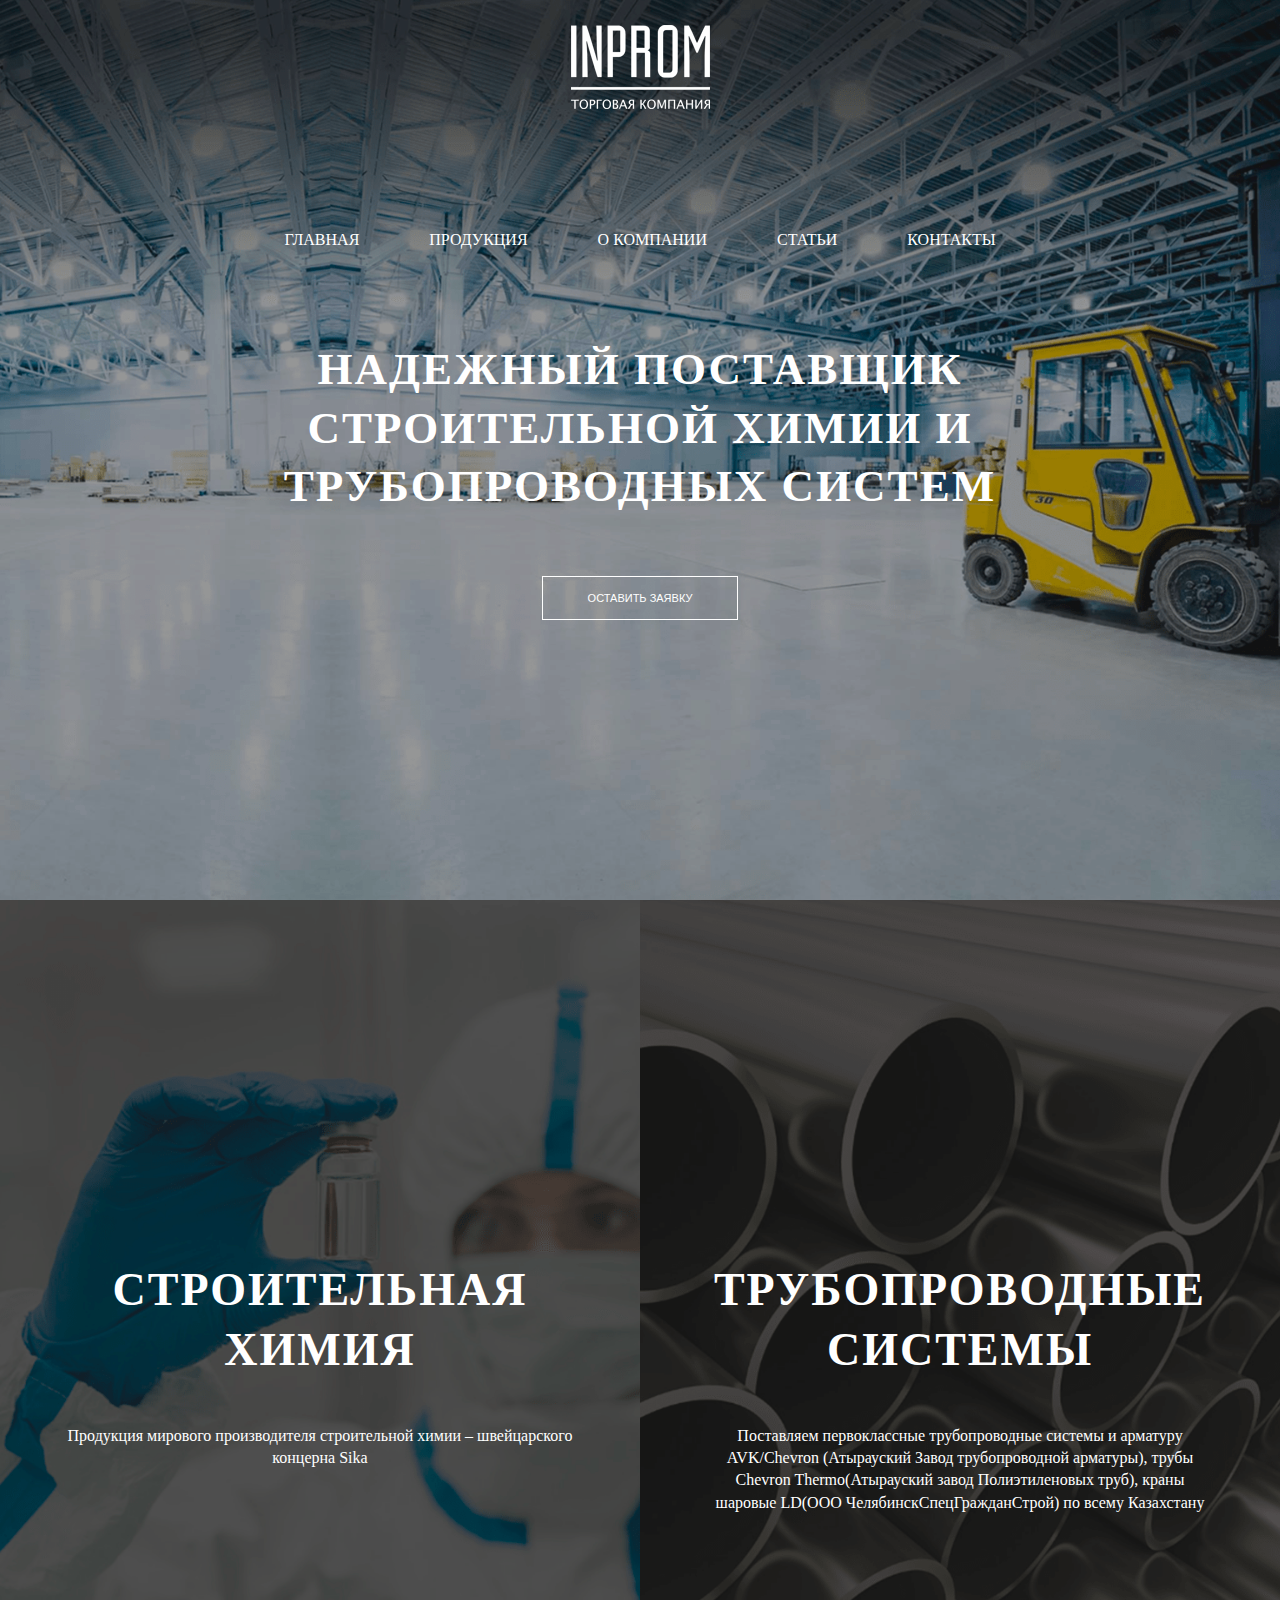
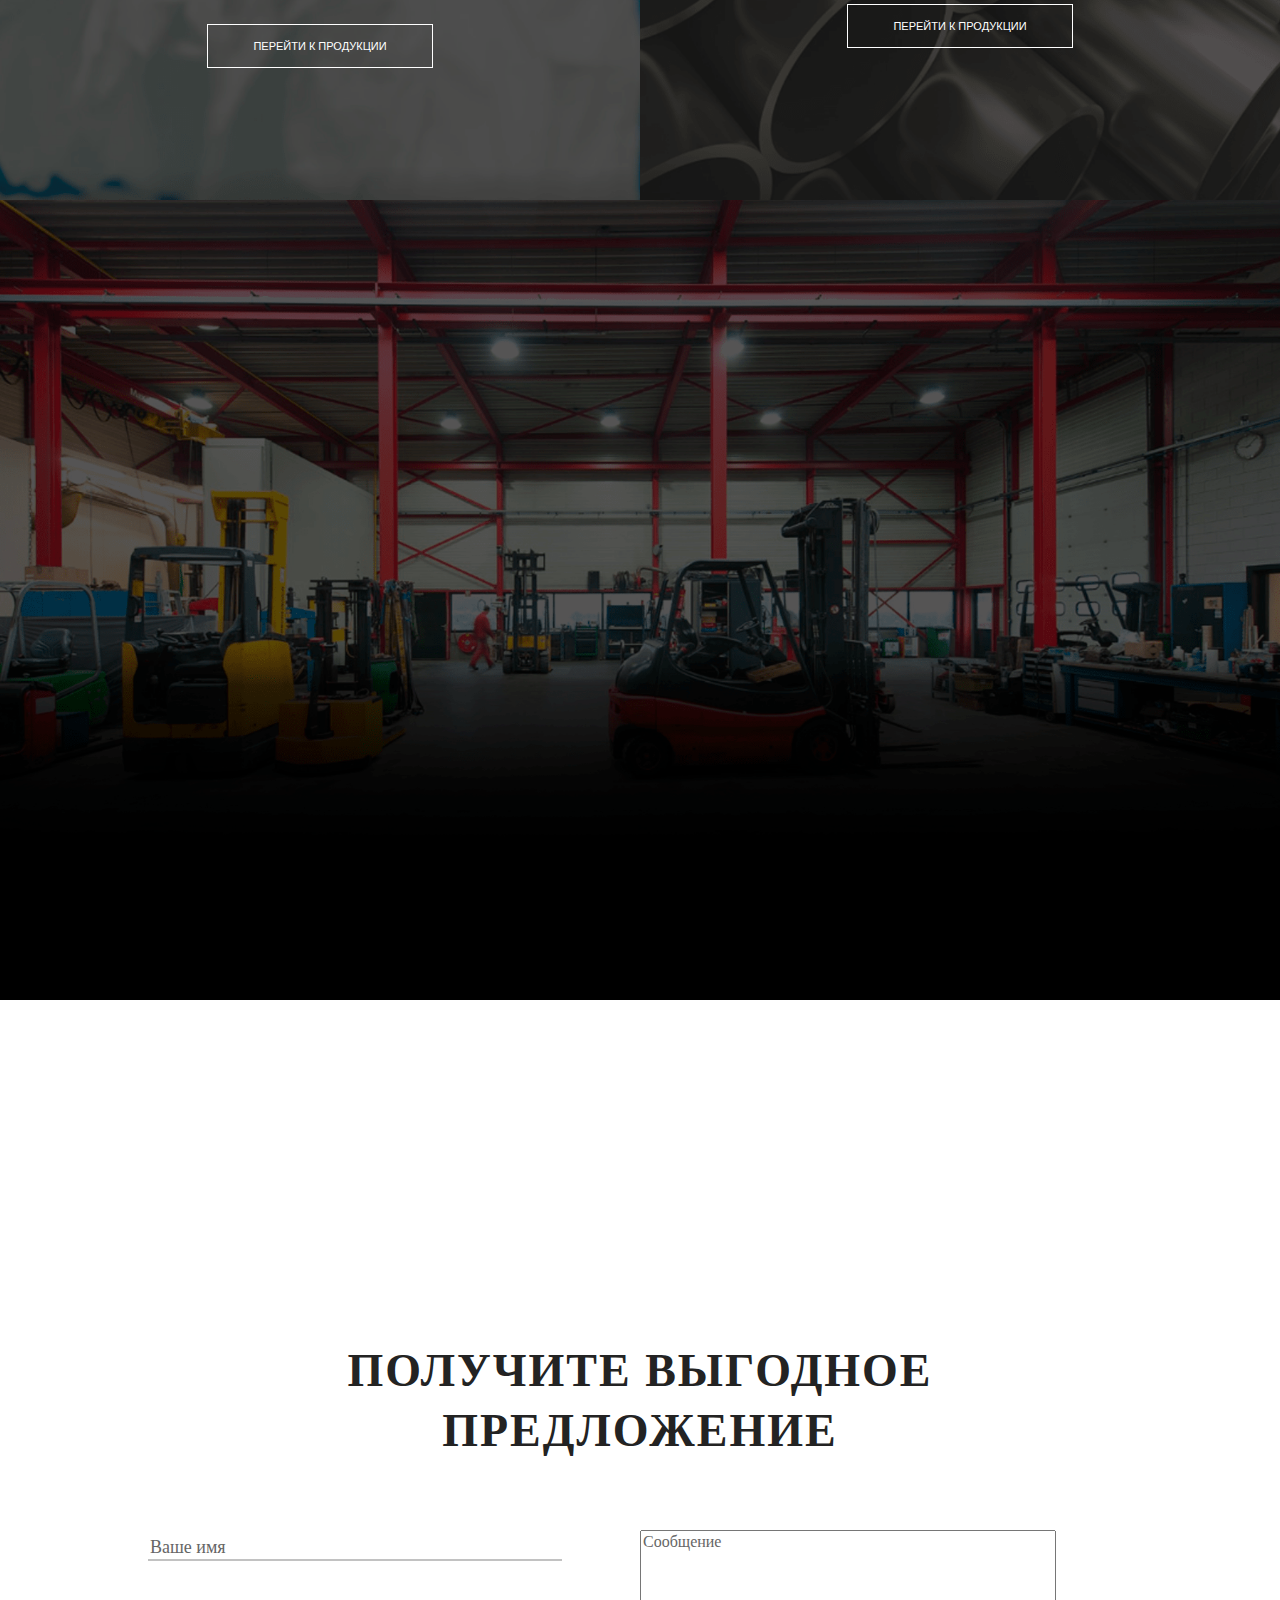
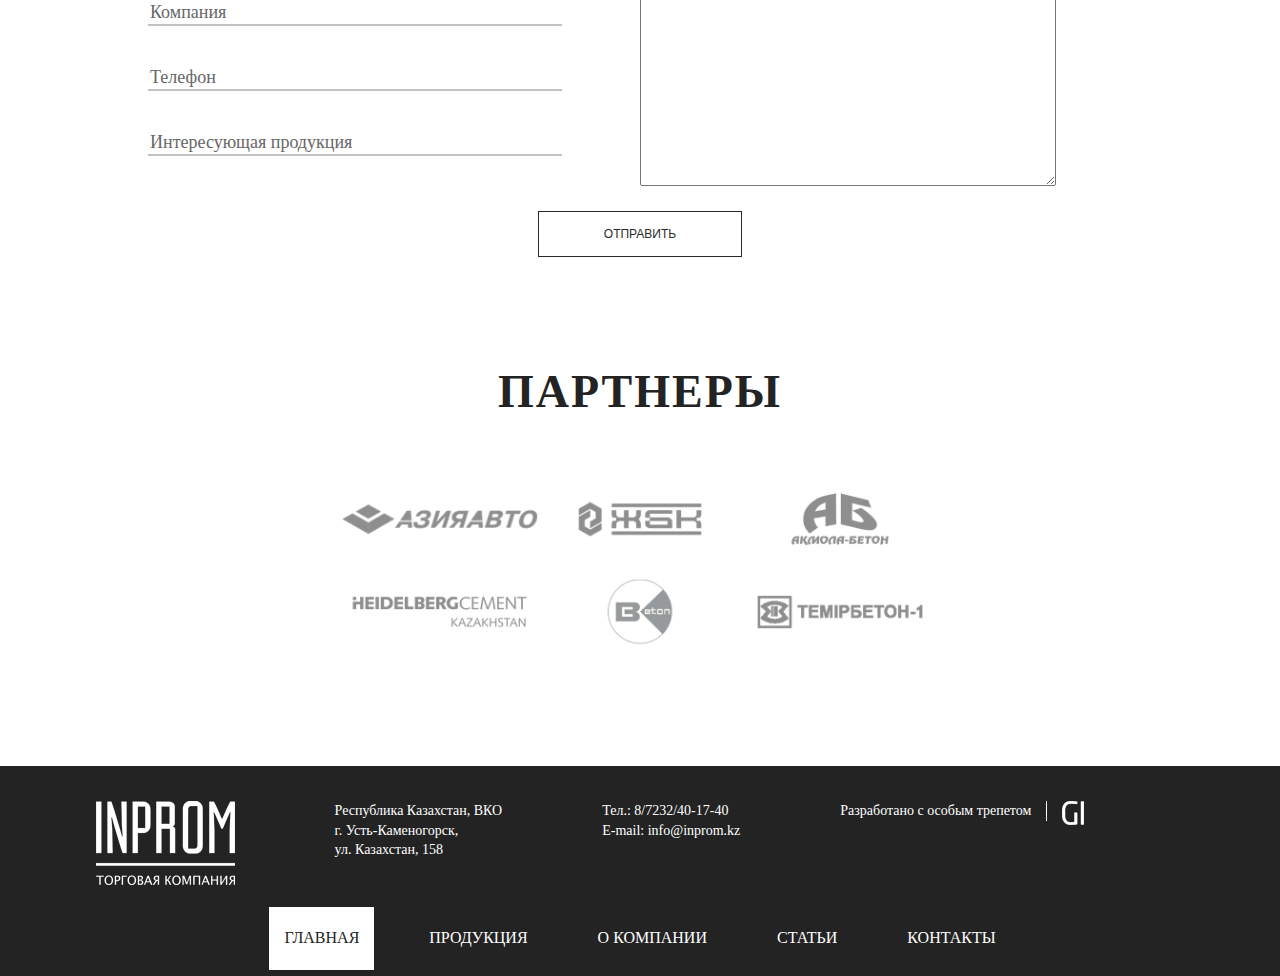
==== commit 4bf23ce9: "added articles and fixed mobile in pipe and chem" ====
--- a/index.html
+++ b/index.html
@@ -65,9 +65,16 @@
         <div class="header-navigation">
             <div class="header-navigation-panel wow fadeInRight" data-wow-delay=".3s">
                 <a href="index.html"><div class="header-nav"><p>ГЛАВНАЯ</p></div></a>
-                <a href="production.html"><div class="header-nav"><p>ПРОДУКЦИЯ</p></div></a>
+                <div class="header-nav header-prod"><p>ПРОДУКЦИЯ</p>
+                <div class="header-prod-navigation">
+                    <a href="pipesystems.html"><div class="header-prod-nav"><p>ТРУБОПРОВОДНЫЕ<br>СИСТЕМЫ</p></div></a>
+                    <a href="chemistry.html"><div class="header-prod-nav"><p>СТРОИТЕЛЬНАЯ <br>ХИМИЯ</p></div></a>
+                </div>
+                </div>
+                <a href="pipesystems.html"><div class="header-nav header-nav-mobile"><p>ТРУБОПРОВОДНЫЕ<br>СИСТЕМЫ</p></div></a>
+                <a href="chemistry.html"><div class="header-nav header-nav-mobile"><p>СТРОИТЕЛЬНАЯ <br>ХИМИЯ</p></div></a>
                 <a href="about.html"><div class="header-nav"><p>О КОМПАНИИ</p></div></a>
-                <a href=""><div class="header-nav"><p>СТАТЬИ</p></div></a>
+                <a href="articles.html"><div class="header-nav"><p>СТАТЬИ</p></div></a>
                 <a href=""><div class="header-nav"><p>КОНТАКТЫ</p></div></a>
             </div>
         </div>
@@ -85,16 +92,16 @@
     <div class="section" id="section1">     
         <div class="section1-chemistry">
             <h1>СТРОИТЕЛЬНАЯ <br> ХИМИЯ</h1>
-            <p>продукция мирового производителя строительной химии – швейцарского концерна Sika
+            <p>Продукция мирового производителя строительной химии – швейцарского концерна Sika
             </p>
-            <a href="production.html"><button class="custom-button chemistry-button">ПЕРЕЙТИ К ПРОДУКЦИИ</button></a>
+            <a href="chemistry.html"><button class="custom-button chemistry-button">ПЕРЕЙТИ К ПРОДУКЦИИ</button></a>
         </div>
         <div class="section1-systems">
             <h1>ТРУБОПРОВОДНЫЕ <br> СИСТЕМЫ</h1>
             <p>Поставляем первоклассные трубопроводные системы и арматуру AVK/Chevron (Атырауский Завод трубопроводной арматуры), 
             трубы Chevron Thermo(Атырауский завод Полиэтиленовых труб), краны шаровые LD(ООО ЧелябинскСпецГражданСтрой) по всему Казахстану
             </p>
-            <a href="production.html"><button class="custom-button">ПЕРЕЙТИ К ПРОДУКЦИИ</button></a>
+            <a href="pipesystems.html"><button class="custom-button">ПЕРЕЙТИ К ПРОДУКЦИИ</button></a>
         </div>
     </div>
 
@@ -125,7 +132,7 @@
                 <div class="causes-top-1 wow fadeInUp">
                     <h1>КЛИЕНТООРИЕНТИРОВАННОСТЬ</h1>
                     <p>Каждый запрос отрабатывается нашими менеджерами</p>
-                    <p>вне зависимости от объемов потребностей клиента</p>
+                    <p>вне зависимости от объемов и потребностей клиента</p>
                 </div>
                 <div class="causes-top-2 wow fadeInUp" data-wow-delay=".3s">
                     <h1>ПРОЗРАЧНОСТЬ</h1>
@@ -248,9 +255,16 @@
                         <h1>МЕНЮ</h1>
                     </div>
                     <a href="index.html"><div class="footer-nav nav-active"><p>ГЛАВНАЯ</p></div></a>
-                    <a href="production.html"><div class="footer-nav"><p>ПРОДУКЦИЯ</p></div></a>
+                    <div class="footer-nav footer-prod"><p>ПРОДУКЦИЯ</p>
+                        <div class="footer-prod-navigation">
+                            <a href="pipesystems.html"><div class="footer-prod-nav"><p>ТРУБОПРОВОДНЫЕ СИСТЕМЫ</p></div></a>
+                            <a href="chemistry.html"><div class="footer-prod-nav"><p>СТРОИТЕЛЬНАЯ ХИМИЯ</p></div></a>
+                        </div>
+                    </div>
+                    <a href="pipesystems.html"><div class="footer-nav footer-nav-mobile"><p>ТРУБОПРОВОДНЫЕ СИСТЕМЫ</p></div></a>
+                    <a href="chemistry.html"><div class="footer-nav footer-nav-mobile"><p>СТРОИТЕЛЬНАЯ ХИМИЯ</p></div></a>
                     <a href="about.html"><div class="footer-nav"><p>О КОМПАНИИ</p></div></a>
-                    <a href=""><div class="footer-nav"><p>СТАТЬИ</p></div></a>
+                    <a href="articles.html"><div class="footer-nav"><p>СТАТЬИ</p></div></a>
                     <a href=""><div class="footer-nav"><p>КОНТАКТЫ</p></div></a>
                     <div class="footer-mob">
                         <h1>КОНТАКТЫ</h1>
--- a/css/style.css
+++ b/css/style.css
@@ -59,6 +59,30 @@
 #header-prod{
     height: 100%;
     background: url(../img/header-production.png) center center no-repeat;
+    background-size: cover;
+    position: relative;
+}
+#header-chem{
+    height: 100%;
+    background: url(../img/header-chemistry.png) center center no-repeat;
+    background-size: cover;
+    position: relative;
+}
+#header-art{
+    height: 100%;
+    background: url(../img/header-art.png) center center no-repeat;
+    background-size: cover;
+    position: relative;
+}
+#header-art-1{
+    height: 100%;
+    background: url(../img/header-art-1.png) center center no-repeat;
+    background-size: cover;
+    position: relative;
+}
+#header-art-2{
+    height: 100%;
+    background: url(../img/header-art-2.png) center center no-repeat;
     background-size: cover;
     position: relative;
 }
@@ -92,7 +116,7 @@
     position: absolute;
     background: #fff;
     right: 0;
-    transition: 0.3s linear;
+    transition: 0.4s linear;
     /*border: 0.5px solid #303030;*/
 }
 .burger-line-1{
@@ -161,10 +185,6 @@
     color: #fff;
     text-decoration: none;
 }
-.nav-active{
-    background: #fff;
-    color: #232323;
-}
 .header-nav p{
     margin-top: 30px;
     margin-left: 15px;
@@ -177,18 +197,65 @@
     height: 80px;
     transition: .2s linear;
     background: linear-gradient(to right,#fff 0%, #fff 49%, rgba(0,0,0,0) 49%, rgba(0,0,0,0) 100%) no-repeat;
-    background-size: 200% 100%;
+    background-size: 210% 100%;
     background-position: right;
 }
 .header-nav:hover{
-    -webkit-animation: header-nav .2s;
-    animation: header-nav .2s;
+    -webkit-animation: header-nav .4s;
+    animation: header-nav .4s;
     color: #232323;
     background-position: left;
 }
 .header-nav:not(:hover){
-    -webkit-animation: header-nav-back .2s;
-    animation: header-nav-back .2s;
+    -webkit-animation: header-nav-back .4s;
+    animation: header-nav-back .4s;
+}
+.header-nav-mobile, .footer-nav-mobile{
+    display: none;
+}
+.header-nav-mobile p{
+    margin: 20px 15px 25px 15px;
+}
+.header-prod{
+    position: relative;
+    cursor: default;
+    color: #fff;
+    transition: .2s linear;
+}
+.header-prod-navigation{
+    position: absolute;
+    top: 80px;
+    left: 0;
+    display: none;
+    width: 100%;
+    transition: .2s linear;
+}
+.header-prod-nav{
+    float: left;
+    width: 100%;
+    font-size: 11px;
+    color: #232323;
+    transition: .2s linear;
+    background: linear-gradient(to right,#232323 0%, #232323 49%, #fff 49%, #fff 100%) no-repeat;
+    background-size: 210% 100%;
+    background-position: right;
+}
+.header-prod-nav p{
+    margin: 25px 0 25px 0;
+}
+.header-prod-nav:hover{
+    -webkit-animation: header-nav .4s;
+    animation: header-nav .4s;
+    color: #fff;
+    background-position: left;
+}
+.header-prod-nav:not(:hover){
+    -webkit-animation: header-nav-back .4s;
+    animation: header-nav-back .4s;
+}
+
+.header-prod:hover .header-prod-navigation{
+    display: block;
 }
 .header-title{
     float: left;
@@ -239,6 +306,20 @@
     font-size: 36px;
 }
 
+
+.art-title {
+    float: left;
+    width: 100%;
+    margin-top: 15vh;
+    text-align: center;
+    color: #fff;
+}
+.art-title h1{
+    font-size: 65px;
+    color: #fff;
+    text-transform: uppercase;
+}
+
 .header-button{
     float: left;
     width: 100%;
@@ -267,7 +348,7 @@
     height: 100%;
     text-align: center;
     color:  #fff;
-    transition: .3s linear;
+    transition: .4s linear;
 }
 .section1-chemistry h1, .section1-systems h1{
     margin-top: 40vh;
@@ -324,7 +405,7 @@
     width: 550px;
     text-align: center;
     color: #fff;
-    transition: .3s linear;
+    transition: .4s linear;
 }
 .causes-bottom-1{
     background: url(../img/section-drive.png) center center no-repeat;
@@ -362,7 +443,7 @@
     width: 550px;
     text-align: center;
     color: #fff;
-    transition: .3s linear;
+    transition: .4s linear;
 }
 .causes-top-1{
     background: url(../img/section-client.png) center center no-repeat;
@@ -440,6 +521,7 @@
     font-size: 16px;
     outline: none;
     margin-right: 50%;
+    margin-top: 14px;
     font-family:"Lucida Sans Unicode";
 }
 .call-button-margin{
@@ -493,6 +575,7 @@
     font-size: 16px;
     outline: none;
     margin-right: 50%;
+    margin-top: 14px;
     font-family:"Lucida Sans Unicode";
 }
 .offer-button-margin{
@@ -647,6 +730,144 @@
     text-align: left;
 }
 
+
+.section-articles{
+    float: left;
+    width: 100%;
+    background: #fff;
+}
+.article{
+    margin: auto;
+    width: 80%;
+    height: auto;
+    max-width: 1200px;
+}
+.art-img-hover{
+    position: absolute;
+    top: 0;
+    left: 0;
+    height: 400px;
+    width: 100%;
+    background: rgba(0,0,0,0.5);
+    transition: .3s linear;
+}
+.art-img-hover:hover{
+    opacity: 0;
+}
+.art-img-1, .art-img-2{
+    position: relative;
+    float: left;
+    width: 100%;
+    height: 400px;
+    margin-top: 75px;
+    transition: .3s linear;
+}
+.art-img-1{
+    background: url(../img/art-1.png) center center no-repeat;
+    background-size: 100% 100%;
+}
+.art-img-2{
+    background: url(../img/art-2.png) center center no-repeat;
+    background-size: 100% 100%;
+}
+.art-img-1:hover, .art-img-2:hover{
+    background-size: 115% 115%;
+}
+.art-date{
+    position: absolute;
+    bottom: 45px;
+    left: 45px;
+    color: #fff;
+    width: 110px;
+    height: 40px;
+}
+.art-date-1{
+    float: left;
+    margin-right: 10px;
+    width: 40px;
+    height: 40px;
+    text-align: right;
+    font-size: 34px;
+}
+.art-date-2, .art-date-3{
+    float: left;
+    width: 60px;
+    height: 20px;
+    font-size: 14px;
+    text-align: left;
+}
+.art-text{
+    float: left;
+    width: 100%;
+    margin-bottom: 75px;
+    background: #232323;
+    color: #fff;
+}
+.art-text h1{
+    float: left;
+    margin: 50px 50px 0;
+    text-align: left;
+    text-transform: uppercase;
+}
+.art-text p{
+    float: left;
+    margin: 50px 50px 0;
+}
+.art-more{
+    float: left;
+    width: 100%;
+}
+.art-more .button-order{
+    float: right;
+    margin: 50px 25px 50px 25px;
+}
+
+
+.section-article{
+    float: left;
+    width: 100%;
+    background: #fff;
+}
+.new-article{
+    max-width: 1200px;
+    width: 80%;
+    margin: auto;
+}
+.in-row-1{
+    float: left;
+    width: 30%;
+}
+.in-row-2{
+    float: left;
+    width: 70%;
+}
+.in-date{
+    float: left;
+    padding: 70px;
+    width: 110px;
+    background: #fff;
+    color: #232323;
+}
+.in-title{
+    float: left;
+    width: 100%;
+    background: #232323;
+    color: #fff;
+}
+.in-title p{
+    margin: 70px;
+    font-size: 20px;
+}
+.in-text{
+    float: left;
+    width: 100%;
+    background: #fff;
+    color: #232323;
+}
+.in-text p{
+    margin: 70px;
+}
+
 .section-production{
     float: left;
     width: 100%;
@@ -658,6 +879,12 @@
     width: 100%;
     text-align: center;
 }
+.chem-row{
+    float: left;
+    width: 100%;
+    text-align: center;
+}
+
 .prod-navigation{
     display: inline-block;
     width: 1200px;
@@ -672,15 +899,72 @@
     transition: .2s linear;
     cursor: pointer;
 }
-.prod-nav-active{
-    background: #232323;
-    color: #fff;
-}
+
 .prod-nav:hover{
     background: #232323;
     color: #fff;
 }
 
+.chem-navigation{
+    display: inline-block;
+    width: 1200px;
+}
+.chem-nav{
+    float: left;
+    width: 160px;
+    margin: 20px;
+    padding: 20px;
+    background: #fff;
+    color: #232323;
+    transition: .2s linear;
+    cursor: pointer;
+}
+
+.chem-nav:hover{
+    background: #232323;
+    color: #fff;
+}
+
+.chem-select{
+    float: left;
+    width: 100%;
+    text-align: center;
+}
+.chem-option{
+    display: inline-block;
+}
+
+.chem-option select{
+    margin: 50px;
+    font-size: 18px;
+    color: #fff;
+    background: #232323;
+    height: 50px;
+    padding-left: 15px;
+}
+
+.prod-select{
+    float: left;
+    width: 100%;
+    text-align: center;
+}
+.prod-option{
+    display: inline-block;
+}
+
+.prod-option select{
+    margin: 50px;
+    font-size: 18px;
+    color: #fff;
+    background: #232323;
+    height: 50px;
+    padding-left: 15px;
+}
+
+.prod-select, .chem-select{
+    display: none;
+}
+
 .js-vodosnabjenie, .js-teplosnabjenie{
     padding: 40px 25px;
 }
@@ -689,6 +973,10 @@
 }
 .js-gazosnabjenie{
     padding: 51px 25px;
+}
+
+.js-dobavki, .js-hydro, .js-klei{
+    padding: 31px 20px;
 }
 
 .product-row{
@@ -750,6 +1038,16 @@
     display: none;
 }
 
+.section-dobavki, .section-remont, .section-promy, .section-hydro, .section-klei{
+    float: left;
+    width: 100%;
+    background: #fff;
+}
+
+.section-remont, .section-promy, .section-hydro, .section-klei{
+    display: none;
+}
+
 .box-text{
     float: left;
     width: 40%;
@@ -792,7 +1090,9 @@
 .box-prod-margin-top{
     margin-top: 100px;
 }
-
+.pol-fit-margin-top{
+    margin-top: 75px;
+}
 .box-prod ul{
     margin: 25px 55px;
     font-size: 14px;
@@ -875,93 +1175,307 @@
 }
 .box-img-vodosnabjenie-1, .box-img-vodosnabjenie-1-850{
     background: url(../img/vodosnabjenie-1.png) center center no-repeat;
-    background-size: cover;
+    background-size: 100% 100%;
+    transition: .3s linear;
 }
 .box-img-vodosnabjenie-2{
     background: url(../img/vodosnabjenie-2.png) center center no-repeat;
-    background-size: cover;
+    background-size: 100% 100%;
+    transition: .3s linear;
 }
 .box-img-vodosnabjenie-3, .box-img-vodosnabjenie-3-850{
     background: url(../img/vodosnabjenie-3.png) center center no-repeat;
-    background-size: cover;
+    background-size: 100% 100%;
+    transition: .3s linear;
 }
 
 .box-img-vodosnabjenie-1:hover, .box-img-vodosnabjenie-1-850:hover{
     background: url(../img/vodosnabjenie-1-hover.png) center center no-repeat;
-    background-size: cover;
+    background-size: 115% 115%;
+    transition: .3s linear;
 }
 .box-img-vodosnabjenie-2:hover{
     background: url(../img/vodosnabjenie-2-hover.png) center center no-repeat;
-    background-size: cover;
+    background-size: 115% 115%;
+    transition: .3s linear;
 }
 .box-img-vodosnabjenie-3:hover, .box-img-vodosnabjenie-3-850:hover{
     background: url(../img/vodosnabjenie-3-hover.png) center center no-repeat;
-    background-size: cover;
+    background-size: 115% 115%;
+    transition: .3s linear;
 }
 
 
 .box-img-teplosnabjenie-1, .box-img-teplosnabjenie-1-850{
     background: url(../img/teplosnabjenie-1.png) center center no-repeat;
-    background-size: cover;
+    background-size: 100% 100%;
+    transition: .3s linear;
 }
 .box-img-teplosnabjenie-2{
     background: url(../img/teplosnabjenie-2.png) center center no-repeat;
-    background-size: cover;
+    background-size: 100% 100%;
+    transition: .3s linear;
 }
 .box-img-teplosnabjenie-3, .box-img-teplosnabjenie-3-850{
     background: url(../img/teplosnabjenie-3.png) center center no-repeat;
-    background-size: cover;
+    background-size: 100% 100%;
+    transition: .3s linear;
 }
 
 .box-img-teplosnabjenie-1:hover, .box-img-teplosnabjenie-1-850:hover{
     background: url(../img/teplosnabjenie-1-hover.png) center center no-repeat;
-    background-size: cover;
+    background-size: 115% 115%;
+    transition: .3s linear;
 }
 .box-img-teplosnabjenie-2:hover{
     background: url(../img/teplosnabjenie-2-hover.png) center center no-repeat;
-    background-size: cover;
+    background-size: 115% 115%;
+    transition: .3s linear;
 }
 .box-img-teplosnabjenie-3:hover, .box-img-teplosnabjenie-3-850:hover{
     background: url(../img/teplosnabjenie-3-hover.png) center center no-repeat;
-    background-size: cover;
+    background-size: 115% 115%;
+    transition: .3s linear;
 }
 
 
 .box-img-aggressive-1, .box-img-aggressive-1-850{
     background: url(../img/aggressive-1.png) center center no-repeat;
-    background-size: cover;
+    background-size: 100% 100%;
+    transition: .3s linear;
 }
 .box-img-aggressive-2{
     background: url(../img/aggressive-2.png) center center no-repeat;
-    background-size: cover;
+    background-size: 100% 100%;
+    transition: .3s linear;
 }
 
 .box-img-aggressive-1:hover, .box-img-aggressive-1-850:hover{
     background: url(../img/aggressive-1-hover.png) center center no-repeat;
-    background-size: cover;
+    background-size: 115% 115%;
+    transition: .3s linear;
 }
 .box-img-aggressive-2:hover{
     background: url(../img/aggressive-2-hover.png) center center no-repeat;
-    background-size: cover;
+    background-size: 115% 115%;
+    transition: .3s linear;
 }
 
 .box-img-gazosnabjenie-1, .box-img-gazosnabjenie-1-850{
     background: url(../img/gazosnabjenie-1.png) center center no-repeat;
-    background-size: cover;
+    background-size: 100% 100%;
+    transition: .3s linear;
 }
 .box-img-gazosnabjenie-2{
     background: url(../img/gazosnabjenie-2.png) center center no-repeat;
-    background-size: cover;
+    background-size: 100% 100%;
+    transition: .3s linear;
 }
 
 .box-img-gazosnabjenie-1:hover, .box-img-gazosnabjenie-1-850:hover{
     background: url(../img/gazosnabjenie-1-hover.png) center center no-repeat;
-    background-size: cover;
+    background-size: 115% 115%;
+    transition: .3s linear;
 }
 .box-img-gazosnabjenie-2:hover{
     background: url(../img/gazosnabjenie-2-hover.png) center center no-repeat;
-    background-size: cover;
-}
+    background-size: 115% 115%;
+    transition: .3s linear;
+}
+
+
+
+
+.box-img-dobavki-1, .box-img-dobavki-2, .box-img-dobavki-3, .box-img-dobavki-1-850, .box-img-dobavki-3-850{
+    float: left;
+    width: 60%;
+    height: 450px;
+}
+
+.box-img-dobavki-1, .box-img-dobavki-1-850{
+    background: url(../img/dobavki-1.png) center center no-repeat;
+    background-size: 100% 100%;
+    transition: .3s linear;
+}
+.box-img-dobavki-2{
+    background: url(../img/dobavki-2.png) center center no-repeat;
+    background-size: 100% 100%;
+    transition: .3s linear;
+}
+.box-img-dobavki-3, .box-img-dobavki-3-850{
+    background: url(../img/dobavki-3.png) center center no-repeat;
+    background-size: 100% 100%;
+    transition: .3s linear;
+}
+
+.box-img-dobavki-1:hover, .box-img-dobavki-1-850:hover{
+    background: url(../img/dobavki-1-hover.png) center center no-repeat;
+    background-size: 115% 115%;
+    transition: .3s linear;
+}
+.box-img-dobavki-2:hover{
+    background: url(../img/dobavki-2-hover.png) center center no-repeat;
+    background-size: 115% 115%;
+    transition: .3s linear;
+}
+.box-img-dobavki-3:hover, .box-img-dobavki-3-850:hover{
+    background: url(../img/dobavki-3-hover.png) center center no-repeat;
+    background-size: 115% 115%;
+    transition: .3s linear;
+}
+
+.box-img-dobavki-1-850, .box-img-dobavki-3-850{
+    display: none;
+}
+
+
+
+.box-img-remont-1, .box-img-remont-2, .box-img-remont-3, .box-img-remont-4, .box-img-remont-5, .box-img-remont-6{
+    float: left;
+    width: 60%;
+    height: 450px;
+}
+
+.box-img-remont-1-850, .box-img-remont-3-850, .box-img-remont-5-850{
+    float: left;
+    width: 60%;
+    height: 450px;
+}
+
+.box-img-remont-1, .box-img-remont-1-850{
+    background: url(../img/remont-1.png) center center no-repeat;
+    background-size: 100% 100%;
+    transition: .3s linear;
+}
+.box-img-remont-2{
+    background: url(../img/remont-2.png) center center no-repeat;
+    background-size: 100% 100%;
+    transition: .3s linear;
+}
+.box-img-remont-3, .box-img-remont-3-850{
+    background: url(../img/remont-3.png) center center no-repeat;
+    background-size: 100% 100%;
+    transition: .3s linear;
+}
+.box-img-remont-4{
+    background: url(../img/remont-4.png) center center no-repeat;
+    background-size: 100% 100%;
+    transition: .3s linear;
+}
+.box-img-remont-5, .box-img-remont-5-850{
+    background: url(../img/remont-5.png) center center no-repeat;
+    background-size: 100% 100%;
+    transition: .3s linear;
+}
+.box-img-remont-6{
+    background: url(../img/remont-6.png) center center no-repeat;
+    background-size: 100% 100%;
+    transition: .3s linear;
+}
+
+
+.box-img-remont-1:hover, .box-img-remont-1-850:hover{
+    background: url(../img/remont-1-hover.png) center center no-repeat;
+    background-size: 115% 115%;
+    transition: .3s linear;
+}
+.box-img-remont-2:hover{
+    background: url(../img/remont-2-hover.png) center center no-repeat;
+    background-size: 115% 115%;
+    transition: .3s linear;
+}
+.box-img-remont-3:hover, .box-img-remont-3-850:hover{
+    background: url(../img/remont-3-hover.png) center center no-repeat;
+    background-size: 115% 115%;
+    transition: .3s linear;
+}
+.box-img-remont-4:hover{
+    background: url(../img/remont-4-hover.png) center center no-repeat;
+    background-size: 115% 115%;
+    transition: .3s linear;
+}
+.box-img-remont-5:hover, .box-img-remont-5-850:hover{
+    background: url(../img/remont-5-hover.png) center center no-repeat;
+    background-size: 115% 115%;
+    transition: .3s linear;
+}
+.box-img-remont-6:hover{
+    background: url(../img/remont-6-hover.png) center center no-repeat;
+    background-size: 115% 115%;
+    transition: .3s linear;
+}
+
+.box-img-remont-1-850, .box-img-remont-3-850, .box-img-remont-5-850{
+    display: none;
+}
+
+.box-img-promy-1, .box-img-promy-1-850{
+    float: left;
+    width: 60%;
+    height: 450px;
+}
+
+.box-img-promy-1, .box-img-promy-1-850{
+    background: url(../img/promy-1.png) center center no-repeat;
+    background-size: 100% 100%;
+    transition: .3s linear;
+}
+
+.box-img-promy-1:hover, .box-img-promy-1-850:hover{
+    background: url(../img/promy-1-hover.png) center center no-repeat;
+    background-size: 115% 115%;
+    transition: .3s linear;
+}
+
+.box-img-promy-1-850{
+    display: none;
+}
+
+.box-img-hydro-1, .box-img-hydro-1-850{
+    float: left;
+    width: 60%;
+    height: 450px;
+}
+
+.box-img-hydro-1, .box-img-hydro-1-850{
+    background: url(../img/hydro-1.png) center center no-repeat;
+    background-size: 100% 100%;
+    transition: .3s linear;
+}
+
+.box-img-hydro-1:hover, .box-img-hydro-1-850:hover{
+    background: url(../img/hydro-1-hover.png) center center no-repeat;
+    background-size: 115% 115%;
+    transition: .3s linear;
+}
+
+.box-img-hydro-1-850{
+    display: none;
+}
+
+
+.box-img-klei-1, .box-img-klei-1-850{
+    float: left;
+    width: 60%;
+    height: 450px;
+}
+
+.box-img-klei-1-850{
+    display: none;
+}
+
+.box-img-klei-1, .box-img-klei-1-850{
+    background: url(../img/klei-1.png) center center no-repeat;
+    background-size: 100% 100%;
+    transition: .3s linear;
+}
+
+.box-img-klei-1:hover, .box-img-klei-1-850:hover{
+    background: url(../img/klei-1-hover.png) center center no-repeat;
+    background-size: 115% 115%;
+    transition: .3s linear;
+}
+
 
 .footer{
     float: left;
@@ -1037,6 +1551,38 @@
     background: #fff;
     color: #232323;
 }
+.footer-prod{
+    position: relative;
+    color: #fff;
+    transition: .2s linear;
+}
+.footer-prod-navigation{
+    position: absolute;
+    bottom: 60px;
+    left: 0;
+    width: 100%;
+    transition: .1s linear;
+    display: none;
+}
+.footer-prod-nav{
+    float: left;
+    width: 100%;
+    background: #fff;
+    color: #232323;
+    transition: .1s linear;
+}
+.footer-prod-nav:hover{
+    background: #232323;
+    color: #fff;
+}
+.footer-prod-nav p{
+    font-size: 12px;
+    margin: 25px 0 25px 0;
+    transition: .2s linear;
+}
+.footer-prod:hover .footer-prod-navigation{
+    display: block;
+}
 .footer-mob{
     float: left;
     width: 100%;
@@ -1053,3 +1599,17 @@
 .footer-mob p{
     color: #fff;
 }
+
+
+.tech-margin{
+    padding: 15px 15px;
+}
+.prod-nav-active{
+    background: #232323;
+    color: #fff;
+}
+.nav-active{
+    background: #fff;
+    color: #232323;
+}
+
--- a/css/media.css
+++ b/css/media.css
@@ -12,6 +12,9 @@
     .header-title, .about-title, .prod-title{
         margin-top: 55px;
     }
+    .art-title{
+        margin-top: 105px;
+    }
     .header-button{
         margin-top: 55px;
     }
@@ -21,8 +24,11 @@
     .offer-call{
         margin-top: 75px;
     }
-    #section-header, #header-about, #header-prod,  #section1, .section1-chemistry, .section1-systems{
+    #section-header, #header-about, #header-prod, #header-chem,  #section1, #header-art, #header-art-1, #header-art-2, .section1-chemistry, .section1-systems{
         height: 700px;
+    }
+    .header-navigation{
+        margin-top: 85px;
     }
 }
 
@@ -50,30 +56,55 @@
 }
 
 @media only screen and (max-width : 1500px) {
-    .header-title h1, .about-title h1, .prod-title h1{
+    .header-title h1, .about-title h1, .prod-title h1, .art-title h1{
         font-size: 45px;
     }
+    
 }
 
 @media only screen and (max-width : 1400px) {
     .chemistry-button{
         margin-top: 65px;
     }
+    .new-article{
+        width: 100%;
+    }
 }
 
 @media only screen and (max-width : 1320px) {
     .box-text, .box-img-reliability, .box-img-partnership, .box-img-benefit{
         width: 50%;
     }
-    .box-prod, .box-img-vodosnabjenie-1, .box-img-vodosnabjenie-2, .box-img-vodosnabjenie-3, .box-img-vodosnabjenie-1-850, .box-img-vodosnabjenie-3-850, .box-img-teplosnabjenie-1, .box-img-teplosnabjenie-2, .box-img-teplosnabjenie-3, .box-img-teplosnabjenie-1-850, .box-img-teplosnabjenie-3-850, .box-img-aggressive-1, .box-img-aggressive-2, .box-img-aggressive-1-850, .box-img-gazosnabjenie-1, .box-img-gazosnabjenie-2, .box-img-gazosnabjenie-1-850{
+    .box-prod{
         width: 50%;
         height: 500px;
     }
+    .box-img-vodosnabjenie-1, .box-img-vodosnabjenie-2, .box-img-vodosnabjenie-3, .box-img-vodosnabjenie-1-850, .box-img-vodosnabjenie-3-850, .box-img-teplosnabjenie-1, .box-img-teplosnabjenie-2, .box-img-teplosnabjenie-3, .box-img-teplosnabjenie-1-850, .box-img-teplosnabjenie-3-850, .box-img-aggressive-1, .box-img-aggressive-2, .box-img-aggressive-1-850, .box-img-gazosnabjenie-1, .box-img-gazosnabjenie-2, .box-img-gazosnabjenie-1-850{
+        width: 50%;
+        height: 500px;
+    }
+    .box-img-dobavki-1, .box-img-dobavki-2, .box-img-dobavki-3, .box-img-remont-1, .box-img-remont-2, .box-img-remont-3, .box-img-remont-4, .box-img-remont-5, .box-img-remont-6 {
+        width: 50%;
+        height: 500px;
+    }
+    .box-img-promy-1, .box-img-hydro-1, .box-img-klei-1{
+        width: 50%;
+        height: 500px;
+    }
 }
 
 @media only screen and (max-width : 1200px) {
+    .prod-row, .chem-row{
+        display: none;
+    }
+    .prod-select, .chem-select{
+        display: block;
+    }
     .prod-navigation{
         width: 600px;
+    }
+    .chem-navigation{
+        width: 580px;
     }
     .foot-row{
         margin-right: 30px;
@@ -154,15 +185,70 @@
     .box-prod-margin-top{
         margin-top: 50px;
     }
+    .pol-fit-margin-top{
+        margin-top: 50px;
+    }
+    
+    .box-img-dobavki-1, .box-img-dobavki-2, .box-img-dobavki-3, .box-img-remont-1, .box-img-remont-2, .box-img-remont-3, .box-img-remont-4, .box-img-remont-5, .box-img-remont-6 {
+        width: 100%;
+        float: left;
+        height: 350px;
+    }
+    
+    .box-img-remont-1-850, .box-img-remont-3-850, .box-img-remont-5-850{
+        width: 100%;
+        float: left;
+        height: 350px;
+        display: block;
+    }
+    
+    .box-img-remont-1, .box-img-remont-3, .box-img-remont-5{
+        display: none;
+    }
+    
+    .box-img-promy-1, .box-img-hydro-1, .box-img-klei-1, .box-img-promy-1-850, .box-img-hydro-1-850, .box-img-klei-1-850{
+        width: 100%;
+        float: left;
+        height: 350px;
+    }
+    
+    .box-img-dobavki-1-850, .box-img-dobavki-3-850{
+        width: 100%;
+        float: left;
+        height: 350px;
+    }
+    
+    .box-img-dobavki-1-850, .box-img-dobavki-3-850{
+        display: block;
+    }
+    
+    .box-img-dobavki-1, .box-img-dobavki-3{
+        display: none;
+    }
+    
+    .box-img-promy-1, .box-img-hydro-1, .box-img-klei-1{
+        display: none;
+    }
+    
+    .box-img-promy-1-850, .box-img-hydro-1-850, .box-img-klei-1-850{
+        display: block;
+    }
+    
     .box-text, .box-img-reliability, .box-img-partnership, .box-img-benefit-850{
         width: 100%;
         height: 270px;
         float: left;
     }
-    .box-prod, .box-img-vodosnabjenie-1, .box-img-vodosnabjenie-2, .box-img-vodosnabjenie-1-850, .box-img-vodosnabjenie-3-850, .box-img-vodosnabjenie-3{
-        width: 100%;
-        float: left;
-        height: 350px;
+    .box-img-vodosnabjenie-1, .box-img-vodosnabjenie-2, .box-img-vodosnabjenie-1-850, .box-img-vodosnabjenie-3-850, .box-img-vodosnabjenie-3{
+        width: 100%;
+        float: left;
+        height: 350px;
+    }
+    .box-prod{
+        width: 100%;
+        float: left;
+        height: auto;
+        padding-bottom: 50px;
     }
     .box-img-vodosnabjenie-1, .box-img-vodosnabjenie-3{
         display: none;
@@ -227,6 +313,12 @@
 }
 
 @media only screen and (max-width : 800px) {
+    .header-prod, .footer-prod{
+        display: none;
+    }
+    .header-nav-mobile, .footer-nav-mobile{
+        display: block;
+    }
     .footer-mob-hide{
         display: none;
     }
@@ -280,12 +372,19 @@
         width: 100%;
         margin: 0;
     }
-    
+    .footer-nav p{
+        margin: 5px;
+        font-size: 14px;
+    }
     .activity-box-left h1, .activity-box-right h1, .activity-box-partners h1{
         font-size: 17px;
     }
     .activity-box-left p, .activity-box-right p, .activity-box-partners p{
         font-size: 14px;
+    }
+    .prod-option select, .chem-option select{
+        width: 400px;
+        font-size: 16px;
     }
 }
 
@@ -296,10 +395,13 @@
     .prod-title p{
         font-size: 14px;
     }
-    .header-title h1,  .about-title h1, .prod-title h1{
+    .header-title h1,  .about-title h1, .prod-title h1, .art-title h1{
         font-size: 20px;
     }
     .header-title, .about-title, .prod-title{
+        margin-top: 100px;
+    }
+    .art-title{
         margin-top: 100px;
     }
     .header-button{
@@ -373,6 +475,22 @@
     .prod-navigation{
         width: 300px;
     }
+    .chem-navigation{
+        width: 240px;
+    }
+    .in-row-1, .in-row-2{
+        width: 100%;
+    }
+    .in-date{
+        padding: 50px;
+    }
+    .in-title p{
+        margin: 50px;
+    }
+    .in-text p{
+        margin: 50px;
+    }
+
 }
 
 @media only screen and (max-width : 650px) { 
@@ -382,6 +500,9 @@
     .prod-row-text{
         height: 250px;
     }
+    .article{
+        width: 90%;
+    }
 }
 
 @media only screen and (max-width : 550px) { 
@@ -408,17 +529,20 @@
     .prod-title p{
         font-size: 12px;
     }
+    /*
     .box-prod{
         height: 400px;
     }
+    */
     .box-prod-margin-top{
-        margin-top: 0;
-    }
-}
-
-@media only screen and (max-width : 480px) { 
-    .box-prod{
-        height: 400px;
+        margin-top: 50px;
+    }
+    .pol-fit-margin-top{
+        margin-top: 50px;
+    }
+    .prod-option select, .chem-option select{
+        width: 200px;
+        font-size: 14px;
     }
 }
 
@@ -456,10 +580,31 @@
     .prod-row-adv{
         height: 700px;
     }
+    /*
     .box-prod{
         height: 450px;
     }
-}
+    */
+    .in-date{
+        padding: 20px;
+    }
+    .in-title p{
+        margin: 20px;
+    }
+    .in-text p{
+        margin: 20px;
+    }
+}
+
+
+@media only screen and (max-width : 480px) { 
+    .art-more .button-order{
+        float: left;
+        margin: 50px;
+        padding: 15px;
+    }    
+}
+
 
 @media only screen and (max-width : 350px) {
     .causes-bottom-align, .causes-top-align{
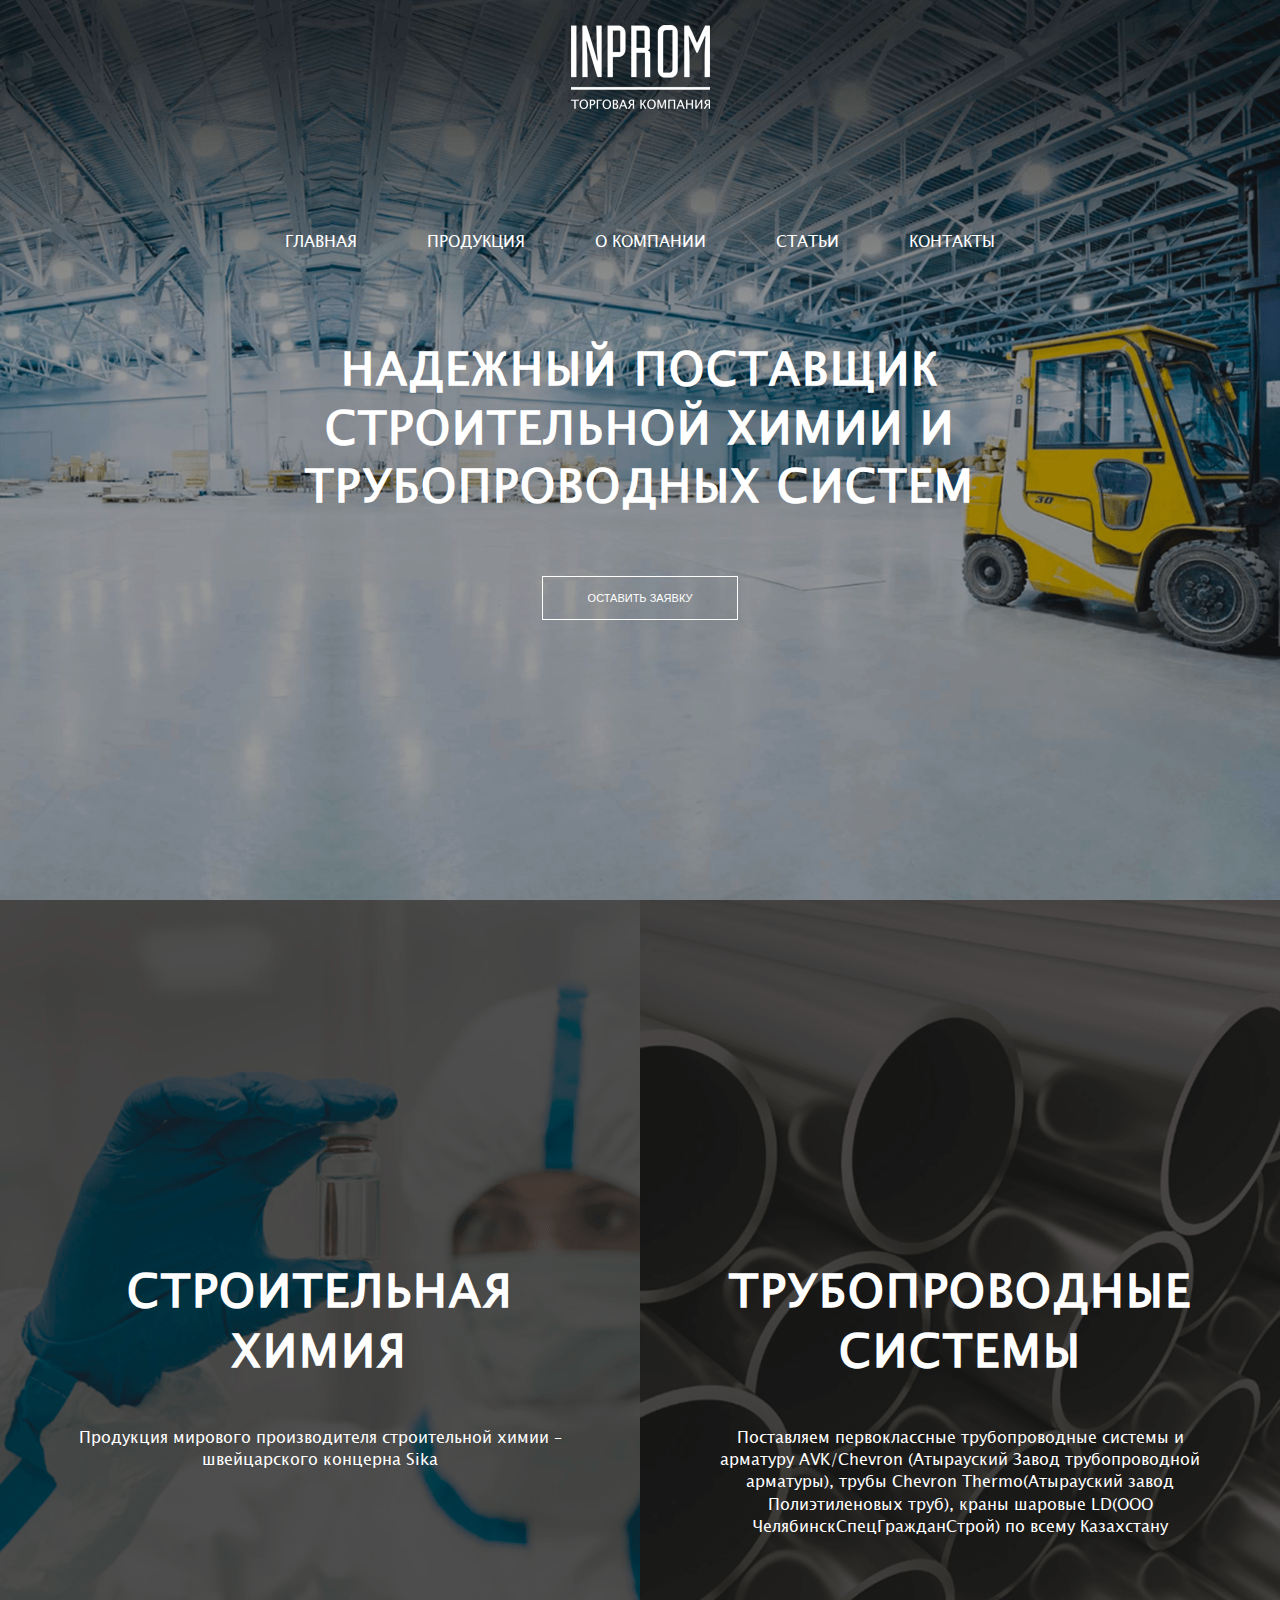
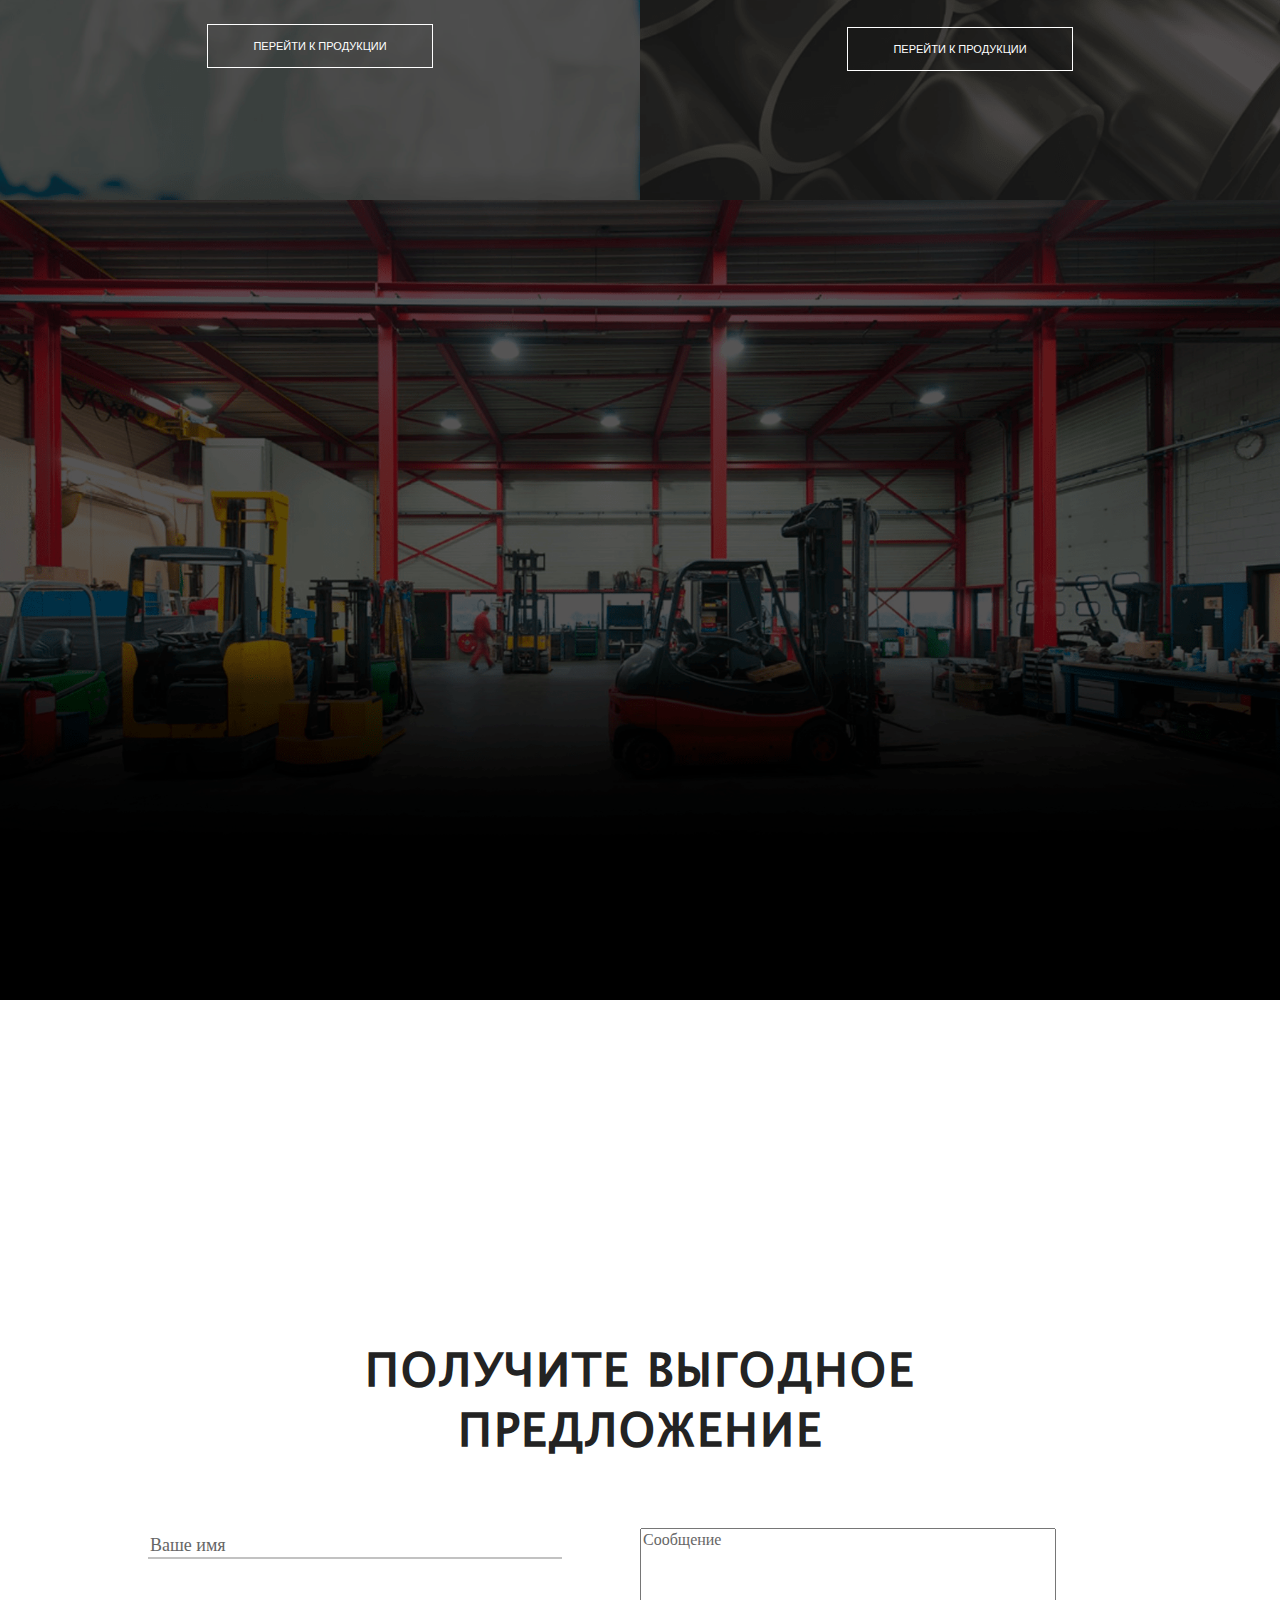
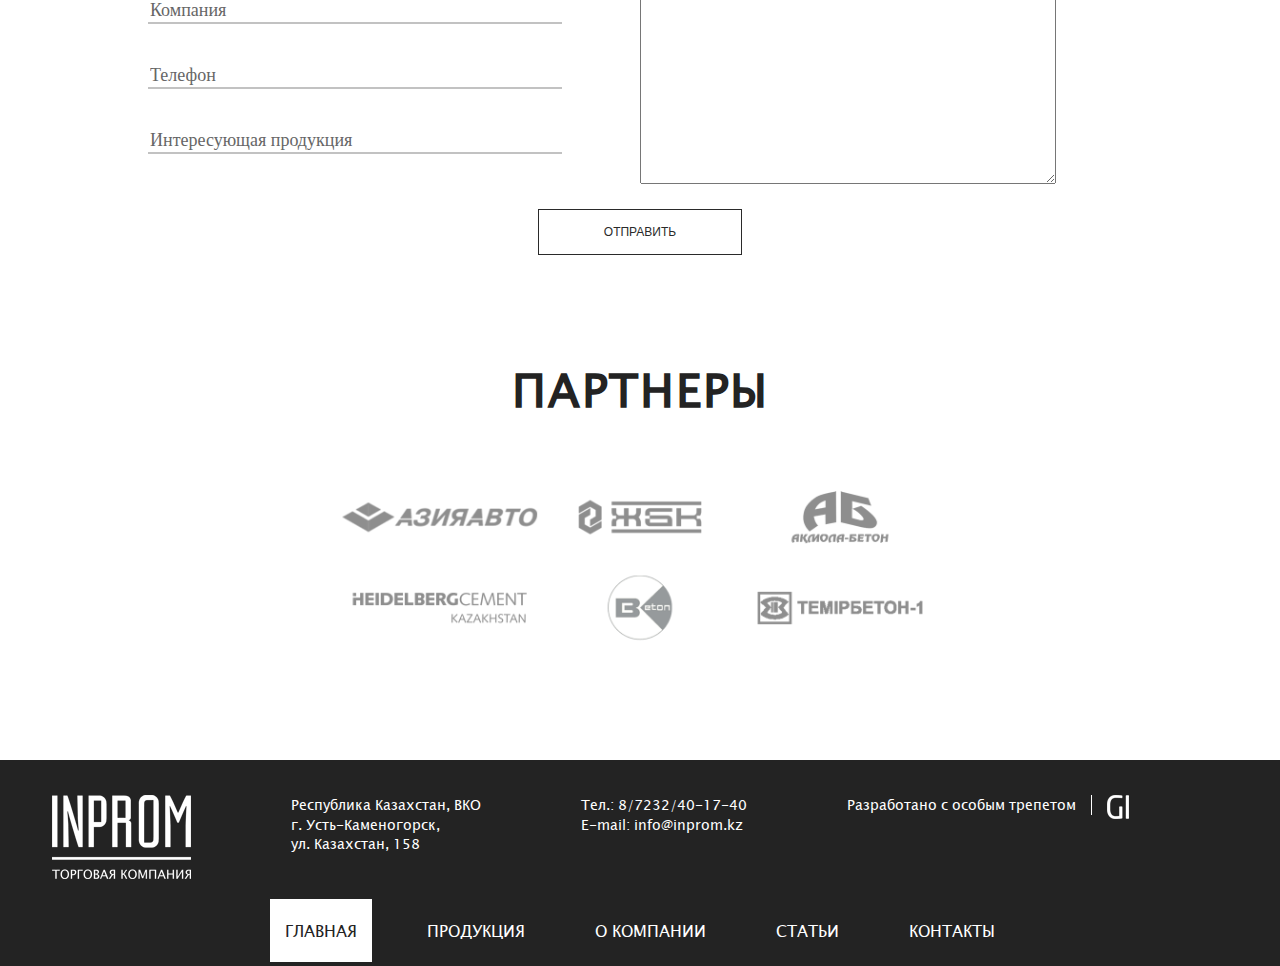
==== commit b55e51fc: "added contacts" ====
--- a/index.html
+++ b/index.html
@@ -31,12 +31,21 @@
     <div class="modal-back"></div>
     
     <div class="offer-call">
+         <form method="post" action="">   
+           
             <div class="offer-modal">
                 <div class="offer-modal-part">
-                    <input type="text" placeholder="Ваше имя">
-                    <input type="text" placeholder="Компания">
-                    <input type="text" id="client-tel-for-consult" placeholder="Телефон">
-                    <input type="text" placeholder="Интересующая продукция">
+                    <!-- Hidden Required Fields -->
+                    <input type="hidden" name="project_name" value="inprom.kz">
+                    <input type="hidden" name="admin_email" value="tester@ginnova.kz">
+                    <input type="hidden" name="form_subject" value="Заявка">
+                        <!-- END Hidden Required Fields -->
+                   
+                   
+                    <input type="text" name="Имя" placeholder="Ваше имя" required>
+                    <input type="text" name="Компания" placeholder="Компания">
+                    <input type="text" name="Телефон" id="client-tel-for-consult" placeholder="Телефон" required>
+                    <input type="text" name="Продукция" placeholder="Интересующая продукция">
                 </div>
                 <div class="offer-modal-part">
                     <textarea name="" id="" cols="30" rows="10" placeholder="Сообщение"></textarea>
@@ -45,6 +54,11 @@
             <div class="offer-button-margin">
                 <button class="offer-button call-button-margin">ОТПРАВИТЬ</button>
             </div>
+         </form>   
+    </div>
+    
+    <div class="thx">
+        <p>БЛАГОДАРИМ! С ВАМИ <br> СВЯЖЕТСЯ НАШ СПЕЦИАЛИСТ</p>
     </div>
 
     <div class="section" id="section-header">
@@ -75,7 +89,7 @@
                 <a href="chemistry.html"><div class="header-nav header-nav-mobile"><p>СТРОИТЕЛЬНАЯ <br>ХИМИЯ</p></div></a>
                 <a href="about.html"><div class="header-nav"><p>О КОМПАНИИ</p></div></a>
                 <a href="articles.html"><div class="header-nav"><p>СТАТЬИ</p></div></a>
-                <a href=""><div class="header-nav"><p>КОНТАКТЫ</p></div></a>
+                <a href="contacts.html"><div class="header-nav"><p>КОНТАКТЫ</p></div></a>
             </div>
         </div>
         <div class="header-title wow fadeInUp" data-wow-delay=".6s">
@@ -149,12 +163,20 @@
                 <h1>ПРЕДЛОЖЕНИЕ</h1>
             </div>
             
+            <form method="post" action="">
             <div class="offer-form">
                 <div class="offer-form-part">
-                    <input type="text" placeholder="Ваше имя">
-                    <input type="text" placeholder="Компания">
-                    <input type="text" id="client-tel-for-consult-2" placeholder="Телефон">
-                    <input type="text" placeholder="Интересующая продукция">
+                    
+                        <!-- Hidden Required Fields -->
+                        <input type="hidden" name="project_name" value="inprom.kz">
+                        <input type="hidden" name="admin_email" value="tester@ginnova.kz">
+                        <input type="hidden" name="form_subject" value="Заявка">
+                         <!-- END Hidden Required Fields -->
+                    
+                    <input type="text" name="Имя" placeholder="Ваше имя" required>
+                    <input type="text" name="Компания" placeholder="Компания">
+                    <input type="text" name="Телефон" id="client-tel-for-consult-2" placeholder="Телефон" required>
+                    <input type="text" name="Продукция" placeholder="Интересующая продукция">
                 </div>
                 <div class="offer-form-part">
                     <textarea name="" id="" cols="30" rows="10" placeholder="Сообщение"></textarea>
@@ -163,6 +185,7 @@
             <div class="offer-button-margin">
                 <button class="offer-button">ОТПРАВИТЬ</button>
             </div>
+            </form>
         </div>
         
     </div>
@@ -265,7 +288,7 @@
                     <a href="chemistry.html"><div class="footer-nav footer-nav-mobile"><p>СТРОИТЕЛЬНАЯ ХИМИЯ</p></div></a>
                     <a href="about.html"><div class="footer-nav"><p>О КОМПАНИИ</p></div></a>
                     <a href="articles.html"><div class="footer-nav"><p>СТАТЬИ</p></div></a>
-                    <a href=""><div class="footer-nav"><p>КОНТАКТЫ</p></div></a>
+                    <a href="contacts.html"><div class="footer-nav"><p>КОНТАКТЫ</p></div></a>
                     <div class="footer-mob">
                         <h1>КОНТАКТЫ</h1>
                     </div>
@@ -325,6 +348,8 @@
 		jQuery(function($){$("#client-tel-for-consult").mask("+7(999)999-99-99");});
         jQuery(function($){$("#client-tel-for-consult-2").mask("+7(999)999-99-99");});
 	</script>
+   
+   <script src="js/script.js"></script>
     
     <!--
     <script>
--- a/css/fonts.css
+++ b/css/fonts.css
@@ -1,3 +1,10 @@
+
+@font-face {
+    font-family: "LucidaSansUnicode";
+    src: url("../fonts/LucidaSansUnicode.ttf") format("truetype");
+    font-style: normal;
+    font-weight: normal;
+}
 @font-face {
 	font-family: "Arial";
 	src: Arial;
--- a/css/style.css
+++ b/css/style.css
@@ -83,6 +83,12 @@
 #header-art-2{
     height: 100%;
     background: url(../img/header-art-2.png) center center no-repeat;
+    background-size: cover;
+    position: relative;
+}
+#header-contacts{
+    height: 100%;
+    background: url(../img/header-contacts.png) center center no-repeat;
     background-size: cover;
     position: relative;
 }
@@ -318,6 +324,52 @@
     font-size: 65px;
     color: #fff;
     text-transform: uppercase;
+}
+
+.con-title {
+    float: left;
+    width: 100%;
+    margin-top: 5vh;
+    text-align: center;
+    color: #fff;
+}
+.con-title h1{
+    font-size: 65px;
+    color: #fff;
+    text-transform: uppercase;
+}
+.con-row{
+    float: left;
+    width: 100%;
+    color: #fff;
+    margin-top: 10px;
+}
+.con-row-1{
+    float: left;
+    width: 100%;
+    color: #fff;
+    margin-top: 50px;
+}
+.con-block{
+    margin: auto;
+}
+.con-left{
+    float: left;
+    text-align: right;
+    width: 50%;
+}
+.con-right{
+    float: left;
+    text-align: left;
+    width: 50%;
+}
+.con-center{
+    float: left;
+    text-align: center;
+    width: 100%;
+}
+.con-left p, .con-right p{
+    margin: 25px 10px;
 }
 
 .header-button{
@@ -731,6 +783,41 @@
 }
 
 
+.section-contacts{
+    float: left;
+    width: 100%;
+    height: auto;
+    background: #fff;
+    position: relative;
+}
+.section-contacts img{
+    
+    width: 90%;
+    margin: 25px 5%;
+}
+.contact-form{
+    position: absolute;
+    width: 400px;
+    top: 50px;
+    right: 10%;
+    background: #fff;
+}
+
+
+
+.contact-form .offer-form-part{
+    width: 100%;
+}
+.contact-form .offer-form-part textarea{
+    margin-left: 20px;
+    margin-top: 20px;
+    height: 250px;
+}
+.contact-form .offer-button{
+    margin-bottom: 25px;
+}
+
+
 .section-articles{
     float: left;
     width: 100%;
@@ -844,7 +931,7 @@
 .in-date{
     float: left;
     padding: 70px;
-    width: 110px;
+    width: 115px;
     background: #fff;
     color: #232323;
 }
@@ -856,7 +943,7 @@
 }
 .in-title p{
     margin: 70px;
-    font-size: 20px;
+    font-size: 26px;
 }
 .in-text{
     float: left;
@@ -866,6 +953,18 @@
 }
 .in-text p{
     margin: 70px;
+    font-size: 18px;
+}
+
+.in-date .art-date-1{
+    font-size: 40px;
+}
+.in-date .art-date-2{
+    margin-top: 5px;
+}
+.in-date .art-date-2, .in-date .art-date-3{
+    font-size: 16px;
+    margin-left: 5px;
 }
 
 .section-production{
@@ -1613,3 +1712,20 @@
     color: #232323;
 }
 
+.thx{
+    position: fixed;
+    top: 300px;
+    left: 30%;
+    width: 40%;
+    height: auto;
+    background: #fff;
+    border: 1px solid #232323;
+    color: #232323;
+    text-align: center;
+    z-index: 10;
+    display: none;
+}
+.thx p{
+    margin: 25px;
+    font-size: 18px;
+}
--- a/css/media.css
+++ b/css/media.css
@@ -15,6 +15,9 @@
     .art-title{
         margin-top: 105px;
     }
+    .con-title{
+        margin-top: 55px;
+    }
     .header-button{
         margin-top: 55px;
     }
@@ -24,12 +27,13 @@
     .offer-call{
         margin-top: 75px;
     }
-    #section-header, #header-about, #header-prod, #header-chem,  #section1, #header-art, #header-art-1, #header-art-2, .section1-chemistry, .section1-systems{
+    #section-header, #header-about, #header-prod, #header-chem,  #section1, #header-art, #header-art-1, #header-art-2, #header-contacts, .section1-chemistry, .section1-systems{
         height: 700px;
     }
     .header-navigation{
         margin-top: 85px;
     }
+	
 }
 
 /* mobile WIDTH fixes */
@@ -56,8 +60,13 @@
 }
 
 @media only screen and (max-width : 1500px) {
-    .header-title h1, .about-title h1, .prod-title h1, .art-title h1{
+    .header-title h1, .about-title h1, .prod-title h1, .art-title h1, .con-title h1{
         font-size: 45px;
+    }
+    .contact-form .offer-form-part textarea{
+        margin-left: 20px;
+        margin-top: 20px;
+        height: 150px;
     }
     
 }
@@ -69,6 +78,9 @@
     .new-article{
         width: 100%;
     }
+    .section-activity{
+        margin-top: -75px;
+    }
 }
 
 @media only screen and (max-width : 1320px) {
@@ -90,6 +102,14 @@
     .box-img-promy-1, .box-img-hydro-1, .box-img-klei-1{
         width: 50%;
         height: 500px;
+    }
+    .contact-form .offer-form-part textarea{
+        margin-left: 10px;
+        margin-top: 10px;
+        height: 100px;
+    }
+    .contact-form .offer-form-part input{
+        margin: 10px;
     }
 }
 
@@ -173,6 +193,13 @@
     .prod-row-adv ul{
         margin: 15px;
     }
+    .contact-form{
+        position: static;
+        width: 100%;
+    }
+    .contact-form .offer-form-part input, .contact-form .offer-form-part textarea{
+        width: 90%;
+    }
 }
 
 @media only screen and (max-width : 950px) {
@@ -310,9 +337,15 @@
         font-size: 13px;
         margin: 2px 5px 35px 5px;
     }
+    .in-text p{
+        font-size: 16px;
+    }
 }
 
 @media only screen and (max-width : 800px) {
+    .con-row-1, .con-row{
+        font-size: 12px;
+    }
     .header-prod, .footer-prod{
         display: none;
     }
@@ -386,6 +419,7 @@
         width: 400px;
         font-size: 16px;
     }
+    
 }
 
 @media only screen and (max-width : 750px) {
@@ -395,7 +429,7 @@
     .prod-title p{
         font-size: 14px;
     }
-    .header-title h1,  .about-title h1, .prod-title h1, .art-title h1{
+    .header-title h1,  .about-title h1, .prod-title h1, .art-title h1, .con-title h1{
         font-size: 20px;
     }
     .header-title, .about-title, .prod-title{
@@ -403,6 +437,9 @@
     }
     .art-title{
         margin-top: 100px;
+    }
+    .con-title{
+        margin-top: 50px;
     }
     .header-button{
         margin-top: 55px;
@@ -464,31 +501,45 @@
     .partners-logos img{
         width: 100%;
     }
+    .activity-start{
+        left: 0;
+    }
+    .prod-navigation{
+        width: 300px;
+    }
+    .chem-navigation{
+        width: 240px;
+    }
+    .in-row-1, .in-row-2{
+        width: 100%;
+    }
+    .in-row-1{
+        background: #232323;
+        color: #fff;
+    }
+    .in-date{
+        padding: 25px 50px 25px;
+        background: #232323;
+        color: #fff;
+        width: 500px;
+        height: 40px;
+    }
+    .in-date .art-date-1, .in-date .art-date-2, .in-date .art-date-3{
+        height: 40px;
+        margin: 0 5px 0 0;
+        width: auto;
+        font-size: 18px;
+        text-align: left;
+    }
+    .in-title p{
+        margin: 25px 50px;
+    }
+    .in-text p{
+        margin: 25px 50px;
+    }
     .section-activity{
         width: 90%;
         margin-left: 5%;
-        margin-top: -50px;
-    }
-    .activity-start{
-        left: 0;
-    }
-    .prod-navigation{
-        width: 300px;
-    }
-    .chem-navigation{
-        width: 240px;
-    }
-    .in-row-1, .in-row-2{
-        width: 100%;
-    }
-    .in-date{
-        padding: 50px;
-    }
-    .in-title p{
-        margin: 50px;
-    }
-    .in-text p{
-        margin: 50px;
     }
 
 }
@@ -503,6 +554,10 @@
     .article{
         width: 90%;
     }
+	.thx{
+		left: 10%;
+		width: 80%;
+	}
 }
 
 @media only screen and (max-width : 550px) { 
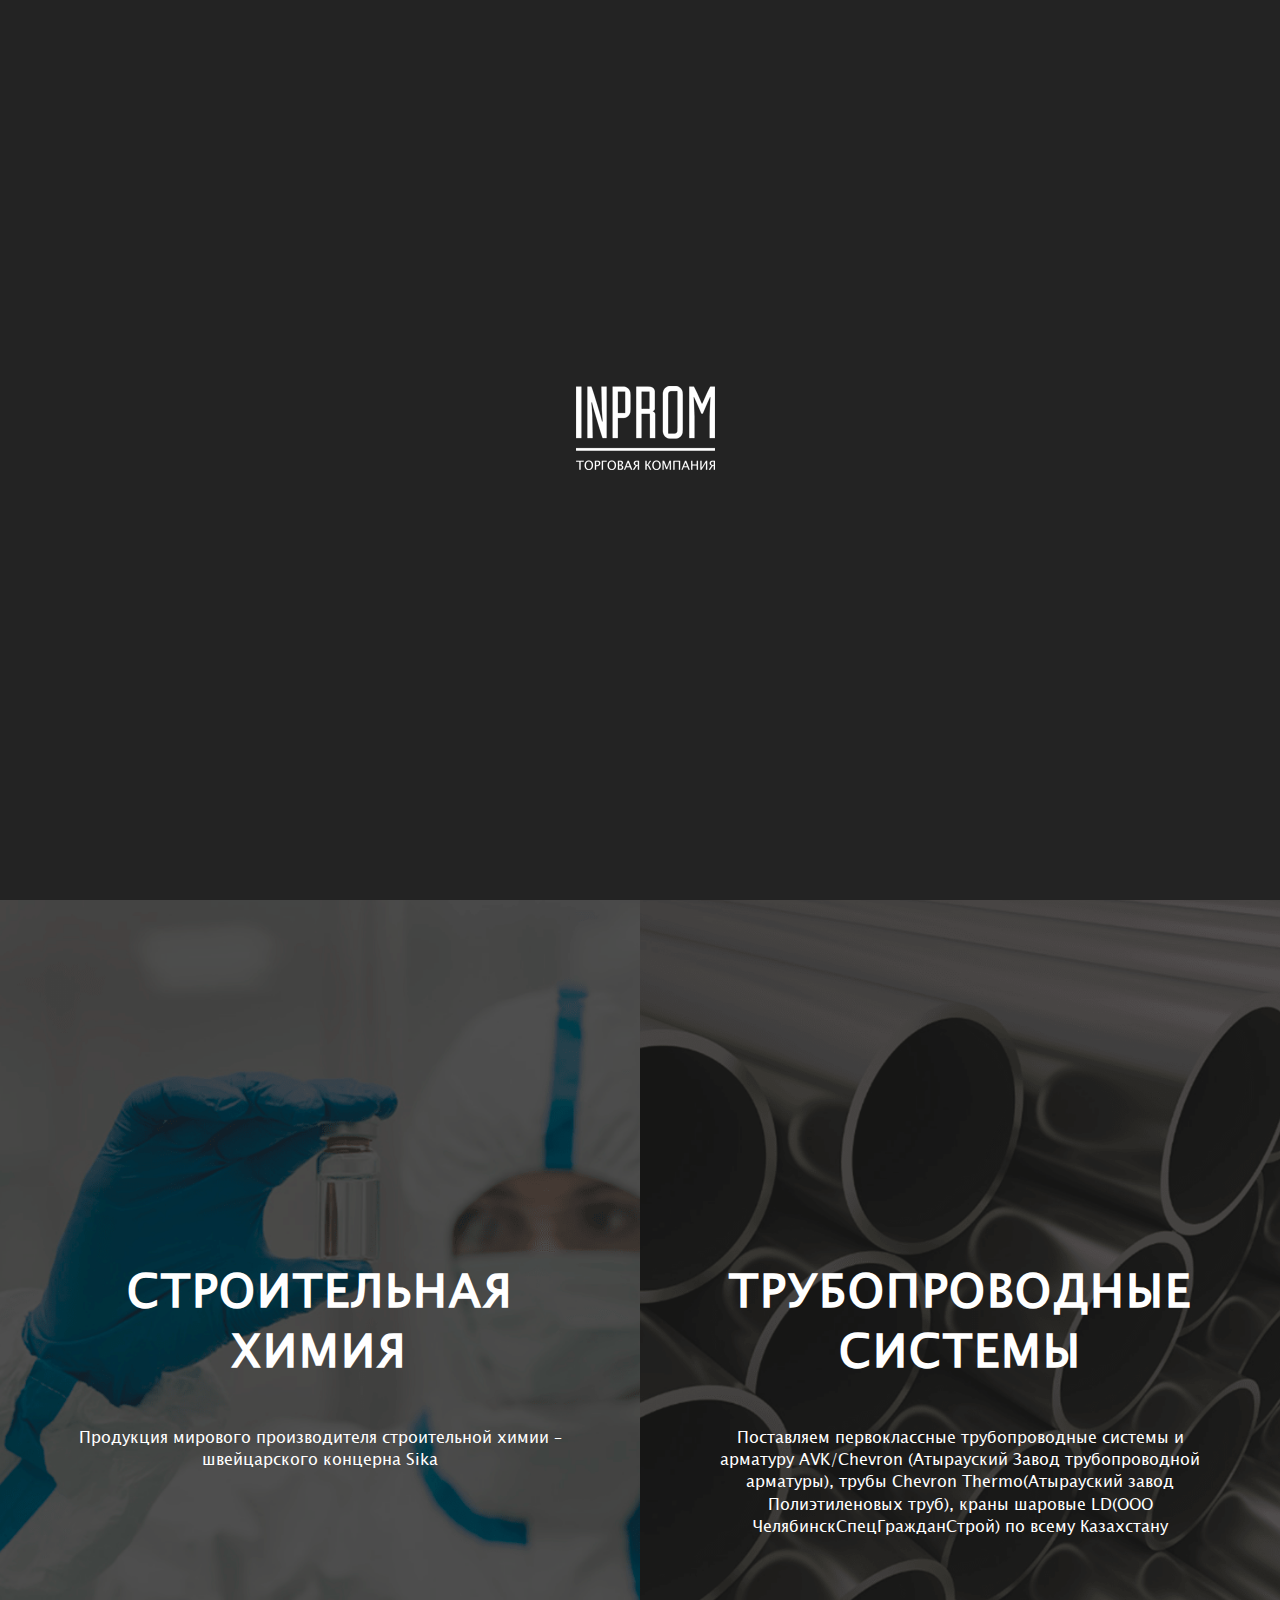
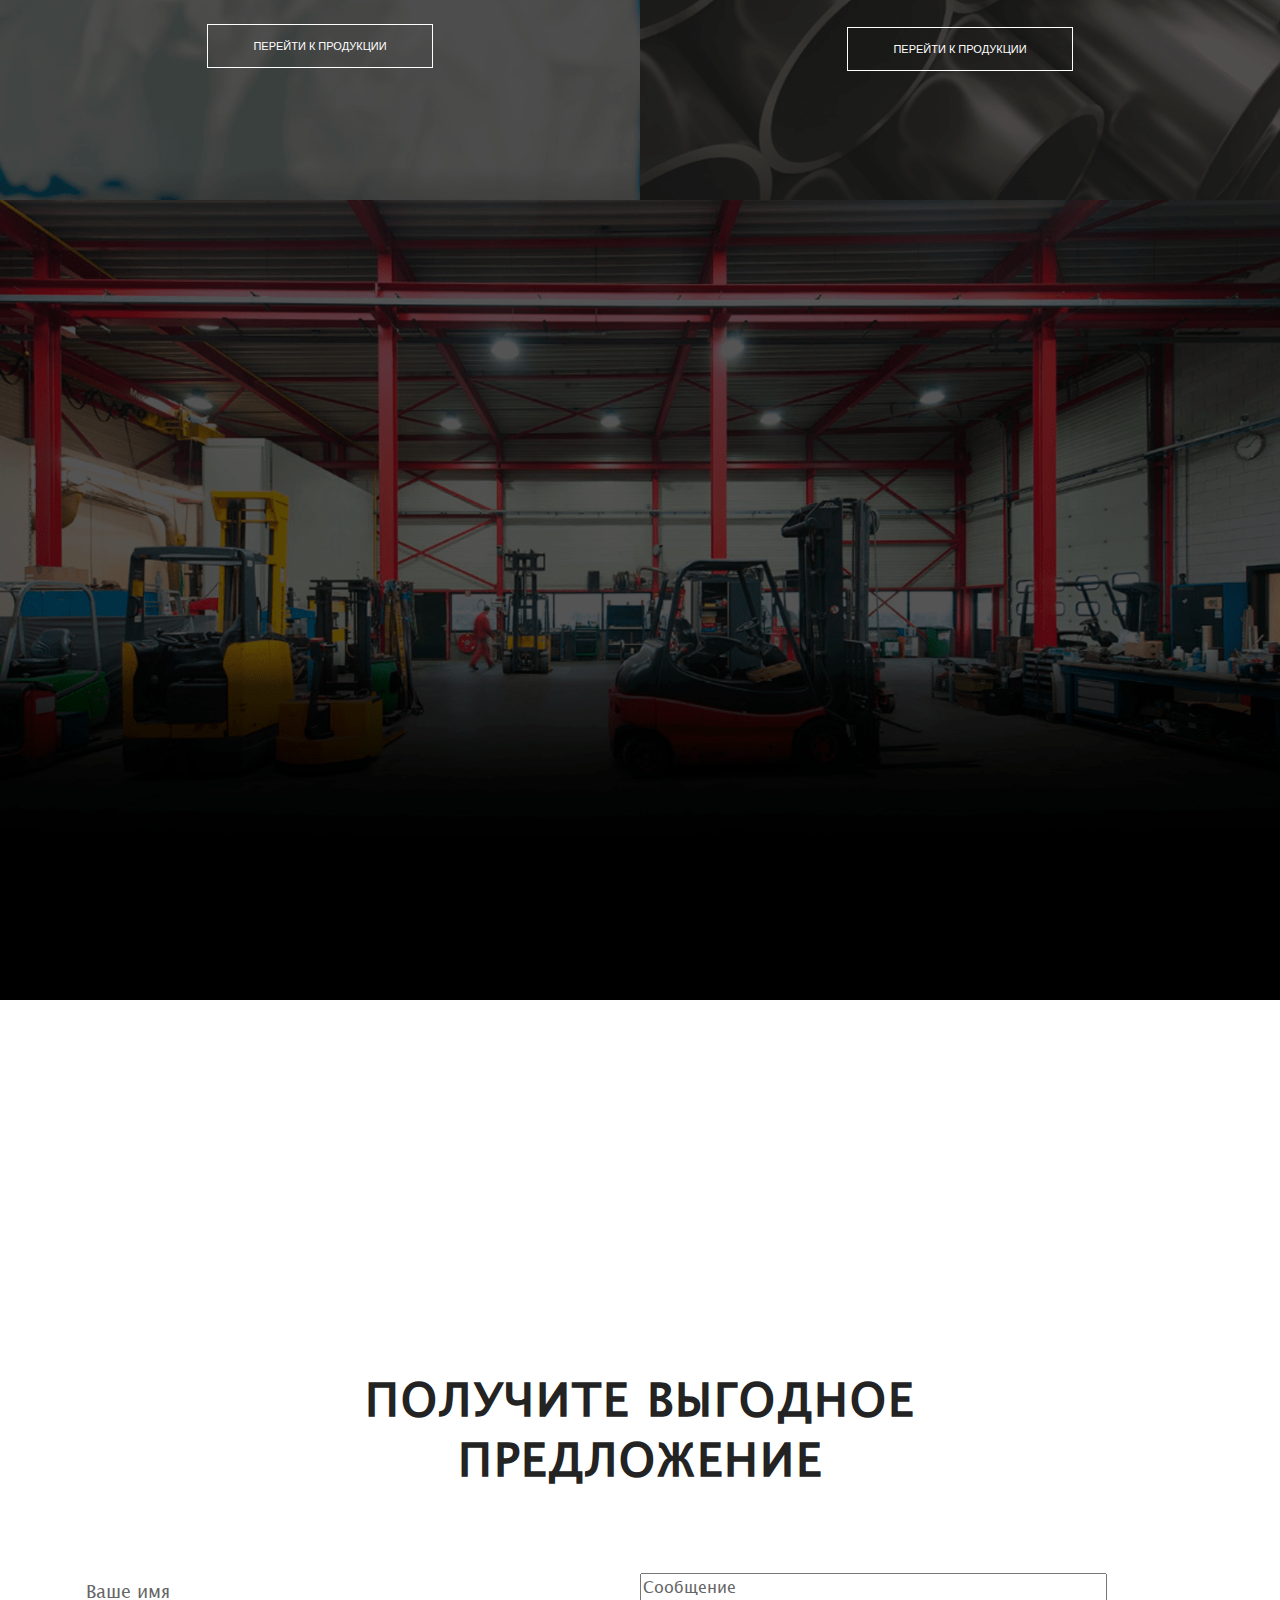
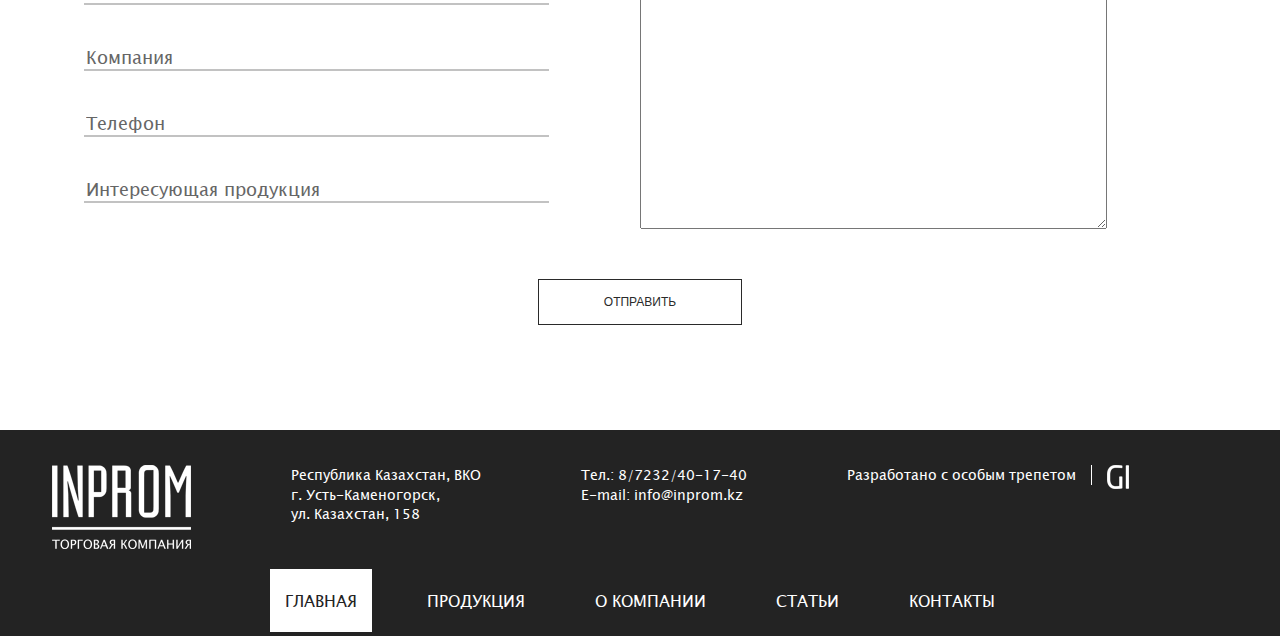
==== commit 1787d809: "added preloader" ====
--- a/index.html
+++ b/index.html
@@ -8,10 +8,10 @@
 
 	<meta charset="utf-8">
 
-	<title>INPROM - главная</title>
+	<title>INPROM - Главная</title>
 	<meta name="description" content="">
 	
-	<!--<link rel="shortcut icon" href="img/favicon.ico" type="image/x-icon">-->
+	<link rel="shortcut icon" href="img/favicon.ico" type="image/x-icon">
 
 	<meta http-equiv="X-UA-Compatible" content="IE=edge">
 	<meta name="viewport" content="width=device-width, initial-scale=1, maximum-scale=1">
@@ -127,14 +127,18 @@
         <div class="causes-bottom">
             <div class="causes-bottom-align wow fadeInUp">
                 <div class="causes-bottom-1">
+                    <div class="causes-img-hover"></div>
                     <h1>ВЫЕЗД К КЛИЕНТУ</h1>
                     <p>Наши специалисты бесплатно и лично проконсультируют вас</p>
                     <p>на вашем объекте для подбора подходящей продукции</p>
                 </div>
                 <div class="causes-bottom-2 wow fadeInUp" data-wow-delay=".3s">
+                    <div class="causes-img-hover"></div>
                     <h1>ГАРАНТИЯ</h1>
-                    <p>Мы предоставляем гарантию на весь ассортимент</p>
-                    <p>строительной химии сроком до 10 лет</p>
+                    <!--<p>Мы предоставляем гарантию на весь ассортимент</p>
+                    <p>строительной химии сроком до 10 лет</p>-->
+					<p>Мы гарантируем качество продукции и<br>
+					постпродажное обслуживание клиента</p>
                 </div>
             </div>
         </div>
@@ -144,11 +148,13 @@
         <div class="causes-top">
             <div class="causes-top-align">
                 <div class="causes-top-1 wow fadeInUp">
+                    <div class="causes-img-hover"></div>
                     <h1>КЛИЕНТООРИЕНТИРОВАННОСТЬ</h1>
                     <p>Каждый запрос отрабатывается нашими менеджерами</p>
                     <p>вне зависимости от объемов и потребностей клиента</p>
                 </div>
                 <div class="causes-top-2 wow fadeInUp" data-wow-delay=".3s">
+                    <div class="causes-img-hover"></div>
                     <h1>ПРОЗРАЧНОСТЬ</h1>
                     <p>Отправьте нам техническую спецификацию, и мы подберем</p>
                     <p>для вас соответствующую продукцию<br>
@@ -191,7 +197,7 @@
     </div>
     
     <div class="section" id="section-footer">    
-        <div class="partners-part">
+        <!--<div class="partners-part">
             <div class="partners-title">
                 <h1>ПАРТНЕРЫ</h1>
             </div>
@@ -248,6 +254,7 @@
                 </div>  
             </div>
         </div>
+        -->
         
         <footer class="footer">
             <div class="footer-row footer-mob-hide">
@@ -312,14 +319,21 @@
             </div>
         </footer>
     </div>
+	
+	<div class="loader-right"></div>
+    <div class="loader-left"></div>
+    
+    <div class="loader_inner"></div>
+    
+    <div class="loader"></div>
+    
     
 <script src="js/jquery.min.js"></script>
 	
 <!--
 <script src="js/jquery.smoothwheel.js"></script>
 -->
-
-    
+   
     <script>
         
         $(document).ready(function(){
@@ -350,15 +364,6 @@
 	</script>
    
    <script src="js/script.js"></script>
-    
-    <!--
-    <script>
-        $(window).load(function() {
-
-            $(".loading-box").fadeOut();
-
-        });
-    </script>
-    -->
+   
 </body>
 </html>--- a/css/style.css
+++ b/css/style.css
@@ -13,6 +13,16 @@
 @keyframes header-nav-back {
     0% {background-position: left;}
     100% {background-position: right;}
+}
+
+@-webkit-keyframes loader {
+    0% {border: 1000px solid #232323; height: 0px; width: 0%;}
+    100% {border: 1px solid #232323; height: 10000px; width: 100%;}
+}
+
+@keyframes loader {
+    0% {border: 1000px solid #232323; height: 0px; width: 0%;}
+    100% {border: 1px solid #232323; height: 10000px; width: 100%;}
 }
 
 html{
@@ -342,13 +352,13 @@
     float: left;
     width: 100%;
     color: #fff;
-    margin-top: 10px;
+    margin-top: 30px;
 }
 .con-row-1{
     float: left;
     width: 100%;
     color: #fff;
-    margin-top: 50px;
+    margin-top: 0px;
 }
 .con-block{
     margin: auto;
@@ -363,15 +373,21 @@
     text-align: left;
     width: 50%;
 }
-.con-center{
-    float: left;
-    text-align: center;
-    width: 100%;
+.con-center-1, .con-center{
+    float: left;
+    text-align: center;
+    width: 100%;
+}
+.con-center-1{
+    margin-top: 40px;
 }
 .con-left p, .con-right p{
     margin: 25px 10px;
 }
 
+.mobile-map{
+    display: none;
+}
 .header-button{
     float: left;
     width: 100%;
@@ -401,6 +417,7 @@
     text-align: center;
     color:  #fff;
     transition: .4s linear;
+    position: relative;
 }
 .section1-chemistry h1, .section1-systems h1{
     margin-top: 40vh;
@@ -458,22 +475,21 @@
     text-align: center;
     color: #fff;
     transition: .4s linear;
+    position: relative;
 }
 .causes-bottom-1{
-    background: url(../img/section-drive.png) center center no-repeat;
-    background-size: cover;
+    background: url(../img/section-drive-hover.png) center center no-repeat;
+    background-size: 100% 100%;
 }
 .causes-bottom-1:hover{
-    background: url(../img/section-drive-hover.png) center center no-repeat;
-    background-size: cover;
+    background-size: 105% 105%;
 }
 .causes-bottom-2{
-    background: url(../img/section-guarantee.png) center center no-repeat;
-    background-size: cover;
+    background: url(../img/section-guarantee-hover.png) center center no-repeat;
+    background-size: 100% 100%;
 }
 .causes-bottom-2:hover{
-    background: url(../img/section-guarantee-hover.png) center center no-repeat;
-    background-size: cover;
+    background-size: 105% 105%;
 }
 .causes-bottom-1 h1, .causes-bottom-2 h1{
     margin-top: 115px;
@@ -496,22 +512,21 @@
     text-align: center;
     color: #fff;
     transition: .4s linear;
+    position: relative;
 }
 .causes-top-1{
-    background: url(../img/section-client.png) center center no-repeat;
-    background-size: cover;
+    background: url(../img/section-client-hover.png) center center no-repeat;
+    background-size: 100% 100%;
 }
 .causes-top-1:hover{
-    background: url(../img/section-client-hover.png) center center no-repeat;
-    background-size: cover;
+    background-size: 105% 105%;
 }
 .causes-top-2{
-    background: url(../img/section-visibility.png) center center no-repeat;
-    background-size: cover;
+    background: url(../img/section-visibility-hover.png) center center no-repeat;
+    background-size: 100% 100%;
 }
 .causes-top-2:hover{
-    background: url(../img/section-visibility-hover.png) center center no-repeat;
-    background-size: cover;
+    background-size: 105% 105%;
 }
 .causes-top-1 h1, .causes-top-2 h1{
     margin-top: 115px;
@@ -551,7 +566,7 @@
     outline: none;
     border: none;
     margin: 20px;
-    font-family:"Lucida Sans Unicode";
+    font-family:"LucidaSansUnicode";
     border-bottom: 2px solid #c2c2c2;
     background: #fff;
     width: 80%;
@@ -574,7 +589,7 @@
     outline: none;
     margin-right: 50%;
     margin-top: 14px;
-    font-family:"Lucida Sans Unicode";
+    font-family:"LucidaSansUnicode";
 }
 .call-button-margin{
     margin-bottom: 35px;
@@ -583,7 +598,8 @@
     float: left;
     width: 100%;
     text-align: center;
-    margin-top: 35px;
+    margin-top: 65px;
+    margin-bottom: 45px;
 }
 .offer-title h1{
     font-size: 46px;
@@ -592,9 +608,8 @@
 }
 .offer-form{
     float: left;
-    width: 80%;
-    margin-left: 10%;
-    margin-top: 55px;
+    width: 90%;
+    margin: 25px 5% 25px 5%;
 }
 .offer-form-part{
     float: left;
@@ -605,7 +620,7 @@
     outline: none;
     border: none;
     margin: 20px;
-    font-family:"Lucida Sans Unicode";
+    font-family:"LucidaSansUnicode";
     border-bottom: 2px solid #c2c2c2;
     background: #fff;
     width: 80%;
@@ -628,7 +643,7 @@
     outline: none;
     margin-right: 50%;
     margin-top: 14px;
-    font-family:"Lucida Sans Unicode";
+    font-family:"LucidaSansUnicode";
 }
 .offer-button-margin{
     float: left;
@@ -782,25 +797,24 @@
     text-align: left;
 }
 
-
 .section-contacts{
     float: left;
     width: 100%;
-    height: auto;
+    height: 850px;
     background: #fff;
     position: relative;
 }
 .section-contacts img{
-    
     width: 90%;
     margin: 25px 5%;
 }
 .contact-form{
     position: absolute;
-    width: 400px;
-    top: 50px;
+    width: 500px;
+    top: 100px;
     right: 10%;
     background: #fff;
+    z-index: 11;
 }
 
 
@@ -811,7 +825,6 @@
 .contact-form .offer-form-part textarea{
     margin-left: 20px;
     margin-top: 20px;
-    height: 250px;
 }
 .contact-form .offer-button{
     margin-bottom: 25px;
@@ -836,7 +849,7 @@
     height: 400px;
     width: 100%;
     background: rgba(0,0,0,0.5);
-    transition: .3s linear;
+    transition: .5s linear;
 }
 .art-img-hover:hover{
     opacity: 0;
@@ -847,7 +860,7 @@
     width: 100%;
     height: 400px;
     margin-top: 75px;
-    transition: .3s linear;
+    transition: .5s linear;
 }
 .art-img-1{
     background: url(../img/art-1.png) center center no-repeat;
@@ -1219,8 +1232,32 @@
     width: 60%;
     height: 300px;
 }
+
+.box-img-hover{
+    position: absolute;
+    width: 100%;
+    height: inherit;
+    background: rgba(0,0,0,0.4);
+    transition: .4s linear;
+}
+.box-img-hover:hover{
+    background: rgba(0,0,0,0);
+}
+
+.causes-img-hover{
+    position: absolute;
+    width: 100%;
+    height: inherit;
+    background: rgba(0,0,0,0.3);
+    transition: .4s linear;
+}
+.causes-img-hover:hover{
+    background: rgba(0,0,0,0);
+}
+
 .box-img-vodosnabjenie-1, .box-img-vodosnabjenie-2, .box-img-vodosnabjenie-3, .box-img-vodosnabjenie-1-850, .box-img-vodosnabjenie-3-850{
     float: left;
+    position: relative;
     width: 60%;
     height: 450px;
 }
@@ -1230,6 +1267,7 @@
 
 .box-img-teplosnabjenie-1, .box-img-teplosnabjenie-2, .box-img-teplosnabjenie-3{
     float: left;
+    position: relative;
     width: 60%;
     height: 450px;
 }
@@ -1240,6 +1278,7 @@
 
 .box-img-aggressive-1, .box-img-aggressive-2, .box-img-aggressive-1-850{
     float: left;
+    position: relative;
     width: 60%;
     height: 450px;
 }
@@ -1250,6 +1289,7 @@
 
 .box-img-gazosnabjenie-1, .box-img-gazosnabjenie-2, .box-img-gazosnabjenie-1-850{
     float: left;
+    position: relative;
     width: 60%;
     height: 450px;
 }
@@ -1275,111 +1315,100 @@
 .box-img-vodosnabjenie-1, .box-img-vodosnabjenie-1-850{
     background: url(../img/vodosnabjenie-1.png) center center no-repeat;
     background-size: 100% 100%;
-    transition: .3s linear;
+    transition: .5s linear;
 }
 .box-img-vodosnabjenie-2{
     background: url(../img/vodosnabjenie-2.png) center center no-repeat;
     background-size: 100% 100%;
-    transition: .3s linear;
+    transition: .5s linear;
 }
 .box-img-vodosnabjenie-3, .box-img-vodosnabjenie-3-850{
     background: url(../img/vodosnabjenie-3.png) center center no-repeat;
     background-size: 100% 100%;
-    transition: .3s linear;
-}
-
+    transition: .5s linear;
+}
 .box-img-vodosnabjenie-1:hover, .box-img-vodosnabjenie-1-850:hover{
-    background: url(../img/vodosnabjenie-1-hover.png) center center no-repeat;
-    background-size: 115% 115%;
-    transition: .3s linear;
+    background-size: 115% 115%;
+    transition: .5s linear;
 }
 .box-img-vodosnabjenie-2:hover{
-    background: url(../img/vodosnabjenie-2-hover.png) center center no-repeat;
-    background-size: 115% 115%;
-    transition: .3s linear;
+    background-size: 115% 115%;
+    transition: .5s linear;
 }
 .box-img-vodosnabjenie-3:hover, .box-img-vodosnabjenie-3-850:hover{
-    background: url(../img/vodosnabjenie-3-hover.png) center center no-repeat;
-    background-size: 115% 115%;
-    transition: .3s linear;
+    background-size: 115% 115%;
+    transition: .5s linear;
 }
 
 
 .box-img-teplosnabjenie-1, .box-img-teplosnabjenie-1-850{
     background: url(../img/teplosnabjenie-1.png) center center no-repeat;
     background-size: 100% 100%;
-    transition: .3s linear;
+    transition: .5s linear;
 }
 .box-img-teplosnabjenie-2{
     background: url(../img/teplosnabjenie-2.png) center center no-repeat;
     background-size: 100% 100%;
-    transition: .3s linear;
+    transition: .5s linear;
 }
 .box-img-teplosnabjenie-3, .box-img-teplosnabjenie-3-850{
     background: url(../img/teplosnabjenie-3.png) center center no-repeat;
     background-size: 100% 100%;
-    transition: .3s linear;
+    transition: .5s linear;
 }
 
 .box-img-teplosnabjenie-1:hover, .box-img-teplosnabjenie-1-850:hover{
-    background: url(../img/teplosnabjenie-1-hover.png) center center no-repeat;
-    background-size: 115% 115%;
-    transition: .3s linear;
+    background-size: 115% 115%;
+    transition: .5s linear;
 }
 .box-img-teplosnabjenie-2:hover{
-    background: url(../img/teplosnabjenie-2-hover.png) center center no-repeat;
-    background-size: 115% 115%;
-    transition: .3s linear;
+    background-size: 115% 115%;
+    transition: .5s linear;
 }
 .box-img-teplosnabjenie-3:hover, .box-img-teplosnabjenie-3-850:hover{
-    background: url(../img/teplosnabjenie-3-hover.png) center center no-repeat;
-    background-size: 115% 115%;
-    transition: .3s linear;
+    background-size: 115% 115%;
+    transition: .5s linear;
 }
 
 
 .box-img-aggressive-1, .box-img-aggressive-1-850{
     background: url(../img/aggressive-1.png) center center no-repeat;
     background-size: 100% 100%;
-    transition: .3s linear;
+    transition: .5s linear;
 }
 .box-img-aggressive-2{
     background: url(../img/aggressive-2.png) center center no-repeat;
     background-size: 100% 100%;
-    transition: .3s linear;
+    transition: .5s linear;
 }
 
 .box-img-aggressive-1:hover, .box-img-aggressive-1-850:hover{
-    background: url(../img/aggressive-1-hover.png) center center no-repeat;
-    background-size: 115% 115%;
-    transition: .3s linear;
+    background-size: 115% 115%;
+    transition: .5s linear;
 }
 .box-img-aggressive-2:hover{
-    background: url(../img/aggressive-2-hover.png) center center no-repeat;
-    background-size: 115% 115%;
-    transition: .3s linear;
+    background-size: 115% 115%;
+    transition: .5s linear;
 }
 
 .box-img-gazosnabjenie-1, .box-img-gazosnabjenie-1-850{
     background: url(../img/gazosnabjenie-1.png) center center no-repeat;
     background-size: 100% 100%;
-    transition: .3s linear;
+    transition: .5s linear;
 }
 .box-img-gazosnabjenie-2{
     background: url(../img/gazosnabjenie-2.png) center center no-repeat;
     background-size: 100% 100%;
-    transition: .3s linear;
+    transition: .5s linear;
 }
 
 .box-img-gazosnabjenie-1:hover, .box-img-gazosnabjenie-1-850:hover{
-    background: url(../img/gazosnabjenie-1-hover.png) center center no-repeat;
-    background-size: 115% 115%;
-    transition: .3s linear;
+    background-size: 115% 115%;
+    transition: .5s linear;
 }
 .box-img-gazosnabjenie-2:hover{
-    background: url(../img/gazosnabjenie-2-hover.png) center center no-repeat;
-    background-size: 115% 115%;
-    transition: .3s linear;
+    background-size: 115% 115%;
+    transition: .5s linear;
 }
 
 
@@ -1387,6 +1416,7 @@
 
 .box-img-dobavki-1, .box-img-dobavki-2, .box-img-dobavki-3, .box-img-dobavki-1-850, .box-img-dobavki-3-850{
     float: left;
+    position: relative;
     width: 60%;
     height: 450px;
 }
@@ -1394,33 +1424,30 @@
 .box-img-dobavki-1, .box-img-dobavki-1-850{
     background: url(../img/dobavki-1.png) center center no-repeat;
     background-size: 100% 100%;
-    transition: .3s linear;
+    transition: .5s linear;
 }
 .box-img-dobavki-2{
     background: url(../img/dobavki-2.png) center center no-repeat;
     background-size: 100% 100%;
-    transition: .3s linear;
+    transition: .5s linear;
 }
 .box-img-dobavki-3, .box-img-dobavki-3-850{
     background: url(../img/dobavki-3.png) center center no-repeat;
     background-size: 100% 100%;
-    transition: .3s linear;
+    transition: .5s linear;
 }
 
 .box-img-dobavki-1:hover, .box-img-dobavki-1-850:hover{
-    background: url(../img/dobavki-1-hover.png) center center no-repeat;
-    background-size: 115% 115%;
-    transition: .3s linear;
+    background-size: 115% 115%;
+    transition: .5s linear;
 }
 .box-img-dobavki-2:hover{
-    background: url(../img/dobavki-2-hover.png) center center no-repeat;
-    background-size: 115% 115%;
-    transition: .3s linear;
+    background-size: 115% 115%;
+    transition: .5s linear;
 }
 .box-img-dobavki-3:hover, .box-img-dobavki-3-850:hover{
-    background: url(../img/dobavki-3-hover.png) center center no-repeat;
-    background-size: 115% 115%;
-    transition: .3s linear;
+    background-size: 115% 115%;
+    transition: .5s linear;
 }
 
 .box-img-dobavki-1-850, .box-img-dobavki-3-850{
@@ -1431,12 +1458,14 @@
 
 .box-img-remont-1, .box-img-remont-2, .box-img-remont-3, .box-img-remont-4, .box-img-remont-5, .box-img-remont-6{
     float: left;
+    position: relative;
     width: 60%;
     height: 450px;
 }
 
 .box-img-remont-1-850, .box-img-remont-3-850, .box-img-remont-5-850{
     float: left;
+    position: relative;
     width: 60%;
     height: 450px;
 }
@@ -1444,64 +1473,58 @@
 .box-img-remont-1, .box-img-remont-1-850{
     background: url(../img/remont-1.png) center center no-repeat;
     background-size: 100% 100%;
-    transition: .3s linear;
+    transition: .5s linear;
 }
 .box-img-remont-2{
     background: url(../img/remont-2.png) center center no-repeat;
     background-size: 100% 100%;
-    transition: .3s linear;
+    transition: .5s linear;
 }
 .box-img-remont-3, .box-img-remont-3-850{
     background: url(../img/remont-3.png) center center no-repeat;
     background-size: 100% 100%;
-    transition: .3s linear;
+    transition: .5s linear;
 }
 .box-img-remont-4{
     background: url(../img/remont-4.png) center center no-repeat;
     background-size: 100% 100%;
-    transition: .3s linear;
+    transition: .5s linear;
 }
 .box-img-remont-5, .box-img-remont-5-850{
     background: url(../img/remont-5.png) center center no-repeat;
     background-size: 100% 100%;
-    transition: .3s linear;
+    transition: .5s linear;
 }
 .box-img-remont-6{
     background: url(../img/remont-6.png) center center no-repeat;
     background-size: 100% 100%;
-    transition: .3s linear;
+    transition: .5s linear;
 }
 
 
 .box-img-remont-1:hover, .box-img-remont-1-850:hover{
-    background: url(../img/remont-1-hover.png) center center no-repeat;
-    background-size: 115% 115%;
-    transition: .3s linear;
+    background-size: 115% 115%;
+    transition: .5s linear;
 }
 .box-img-remont-2:hover{
-    background: url(../img/remont-2-hover.png) center center no-repeat;
-    background-size: 115% 115%;
-    transition: .3s linear;
+    background-size: 115% 115%;
+    transition: .5s linear;
 }
 .box-img-remont-3:hover, .box-img-remont-3-850:hover{
-    background: url(../img/remont-3-hover.png) center center no-repeat;
-    background-size: 115% 115%;
-    transition: .3s linear;
+    background-size: 115% 115%;
+    transition: .5s linear;
 }
 .box-img-remont-4:hover{
-    background: url(../img/remont-4-hover.png) center center no-repeat;
-    background-size: 115% 115%;
-    transition: .3s linear;
+    background-size: 115% 115%;
+    transition: .5s linear;
 }
 .box-img-remont-5:hover, .box-img-remont-5-850:hover{
-    background: url(../img/remont-5-hover.png) center center no-repeat;
-    background-size: 115% 115%;
-    transition: .3s linear;
+    background-size: 115% 115%;
+    transition: .5s linear;
 }
 .box-img-remont-6:hover{
-    background: url(../img/remont-6-hover.png) center center no-repeat;
-    background-size: 115% 115%;
-    transition: .3s linear;
+    background-size: 115% 115%;
+    transition: .5s linear;
 }
 
 .box-img-remont-1-850, .box-img-remont-3-850, .box-img-remont-5-850{
@@ -1510,6 +1533,7 @@
 
 .box-img-promy-1, .box-img-promy-1-850{
     float: left;
+    position: relative;
     width: 60%;
     height: 450px;
 }
@@ -1517,13 +1541,12 @@
 .box-img-promy-1, .box-img-promy-1-850{
     background: url(../img/promy-1.png) center center no-repeat;
     background-size: 100% 100%;
-    transition: .3s linear;
+    transition: .5s linear;
 }
 
 .box-img-promy-1:hover, .box-img-promy-1-850:hover{
-    background: url(../img/promy-1-hover.png) center center no-repeat;
-    background-size: 115% 115%;
-    transition: .3s linear;
+    background-size: 115% 115%;
+    transition: .5s linear;
 }
 
 .box-img-promy-1-850{
@@ -1532,6 +1555,7 @@
 
 .box-img-hydro-1, .box-img-hydro-1-850{
     float: left;
+    position: relative;
     width: 60%;
     height: 450px;
 }
@@ -1539,13 +1563,12 @@
 .box-img-hydro-1, .box-img-hydro-1-850{
     background: url(../img/hydro-1.png) center center no-repeat;
     background-size: 100% 100%;
-    transition: .3s linear;
+    transition: .5s linear;
 }
 
 .box-img-hydro-1:hover, .box-img-hydro-1-850:hover{
-    background: url(../img/hydro-1-hover.png) center center no-repeat;
-    background-size: 115% 115%;
-    transition: .3s linear;
+    background-size: 115% 115%;
+    transition: .5s linear;
 }
 
 .box-img-hydro-1-850{
@@ -1555,6 +1578,7 @@
 
 .box-img-klei-1, .box-img-klei-1-850{
     float: left;
+    position: relative;
     width: 60%;
     height: 450px;
 }
@@ -1566,13 +1590,12 @@
 .box-img-klei-1, .box-img-klei-1-850{
     background: url(../img/klei-1.png) center center no-repeat;
     background-size: 100% 100%;
-    transition: .3s linear;
+    transition: .5s linear;
 }
 
 .box-img-klei-1:hover, .box-img-klei-1-850:hover{
-    background: url(../img/klei-1-hover.png) center center no-repeat;
-    background-size: 115% 115%;
-    transition: .3s linear;
+    background-size: 115% 115%;
+    transition: .5s linear;
 }
 
 
@@ -1729,3 +1752,59 @@
     margin: 25px;
     font-size: 18px;
 }
+
+.contact-form input, .contact-form textarea{
+    width: 90%;
+    max-width: 90%;
+}
+.contact-form textarea{
+    height: 150px;
+}
+
+.loader-right, .loader-left{
+    background: none repeat scroll 0 0 #232323;
+}
+
+.loader-right {
+	height: 100%;
+	position: fixed;
+	right: 0;
+	top: 0;
+	width: 50%;
+	z-index: 50;
+}
+
+.loader-left {
+	top: 0;
+	height: 100%;
+	left: 0;
+	position: fixed;
+	width: 50%;
+	z-index: 50;
+}
+
+.loader_inner {
+	background: #232323 url("../img/logo.png");
+	background-size: cover;
+	height: 84px;
+	width: 139px;
+	margin-top: -64px;
+	margin-left: -64px;
+	left: 50%;
+	top: 50%;
+	position: fixed;
+    z-index: 51;
+
+}
+
+.loader{
+    position: fixed;
+    top: 0;
+    left: 0;
+    height: 0px;
+    width: 0%;
+    
+    border: 0px solid #232323;
+    background: rgba(0,0,0,0);
+    background-size:cover;
+}--- a/css/media.css
+++ b/css/media.css
@@ -24,6 +24,9 @@
 }
 
 @media only screen and (max-height : 700px) {
+    .con-row-1, .con-title{
+        margin-top: 10px;
+    }
     .offer-call{
         margin-top: 75px;
     }
@@ -166,6 +169,31 @@
 }
 
 @media only screen and (max-width : 1000px) {
+    .loader-right, .loader-left, .loader_inner, .loader{
+        display: none;
+    }
+    .section-contacts{
+        height: auto;
+    }
+    .contact-form{
+        position: static;
+    }
+    .mobile-map{
+        display: block;
+    }
+    #map{
+        display: none;
+    }
+    .con-left, .con-right{
+        float: left;
+        text-align: center;
+        width: 100%;
+    }
+    .con-row-1, .con-row{
+        margin-top: 10;
+        font-size: 12px;
+    }
+
     .foot-row, .foot-ginnova{
         margin: 5px 0 5px 0;
         width: 100%;
@@ -178,6 +206,9 @@
     .section1-chemistry h1, .section1-systems h1{
         margin-top: 150px;
         font-size: 26px;
+    }
+    .section1-chemistry p, .section1-systems p{
+        margin: 55px auto 100px;
     }
     .prod-row-img{
         height: 200px;
@@ -194,8 +225,8 @@
         margin: 15px;
     }
     .contact-form{
-        position: static;
-        width: 100%;
+        width: 80%;
+        margin-left: 10%;
     }
     .contact-form .offer-form-part input, .contact-form .offer-form-part textarea{
         width: 90%;
@@ -299,6 +330,7 @@
         float: left;
         height: 350px;
     }
+    
     .box-img-aggressive-1{
         display: none;
     }
@@ -344,7 +376,7 @@
 
 @media only screen and (max-width : 800px) {
     .con-row-1, .con-row{
-        font-size: 12px;
+        margin-top: 10px;
     }
     .header-prod, .footer-prod{
         display: none;
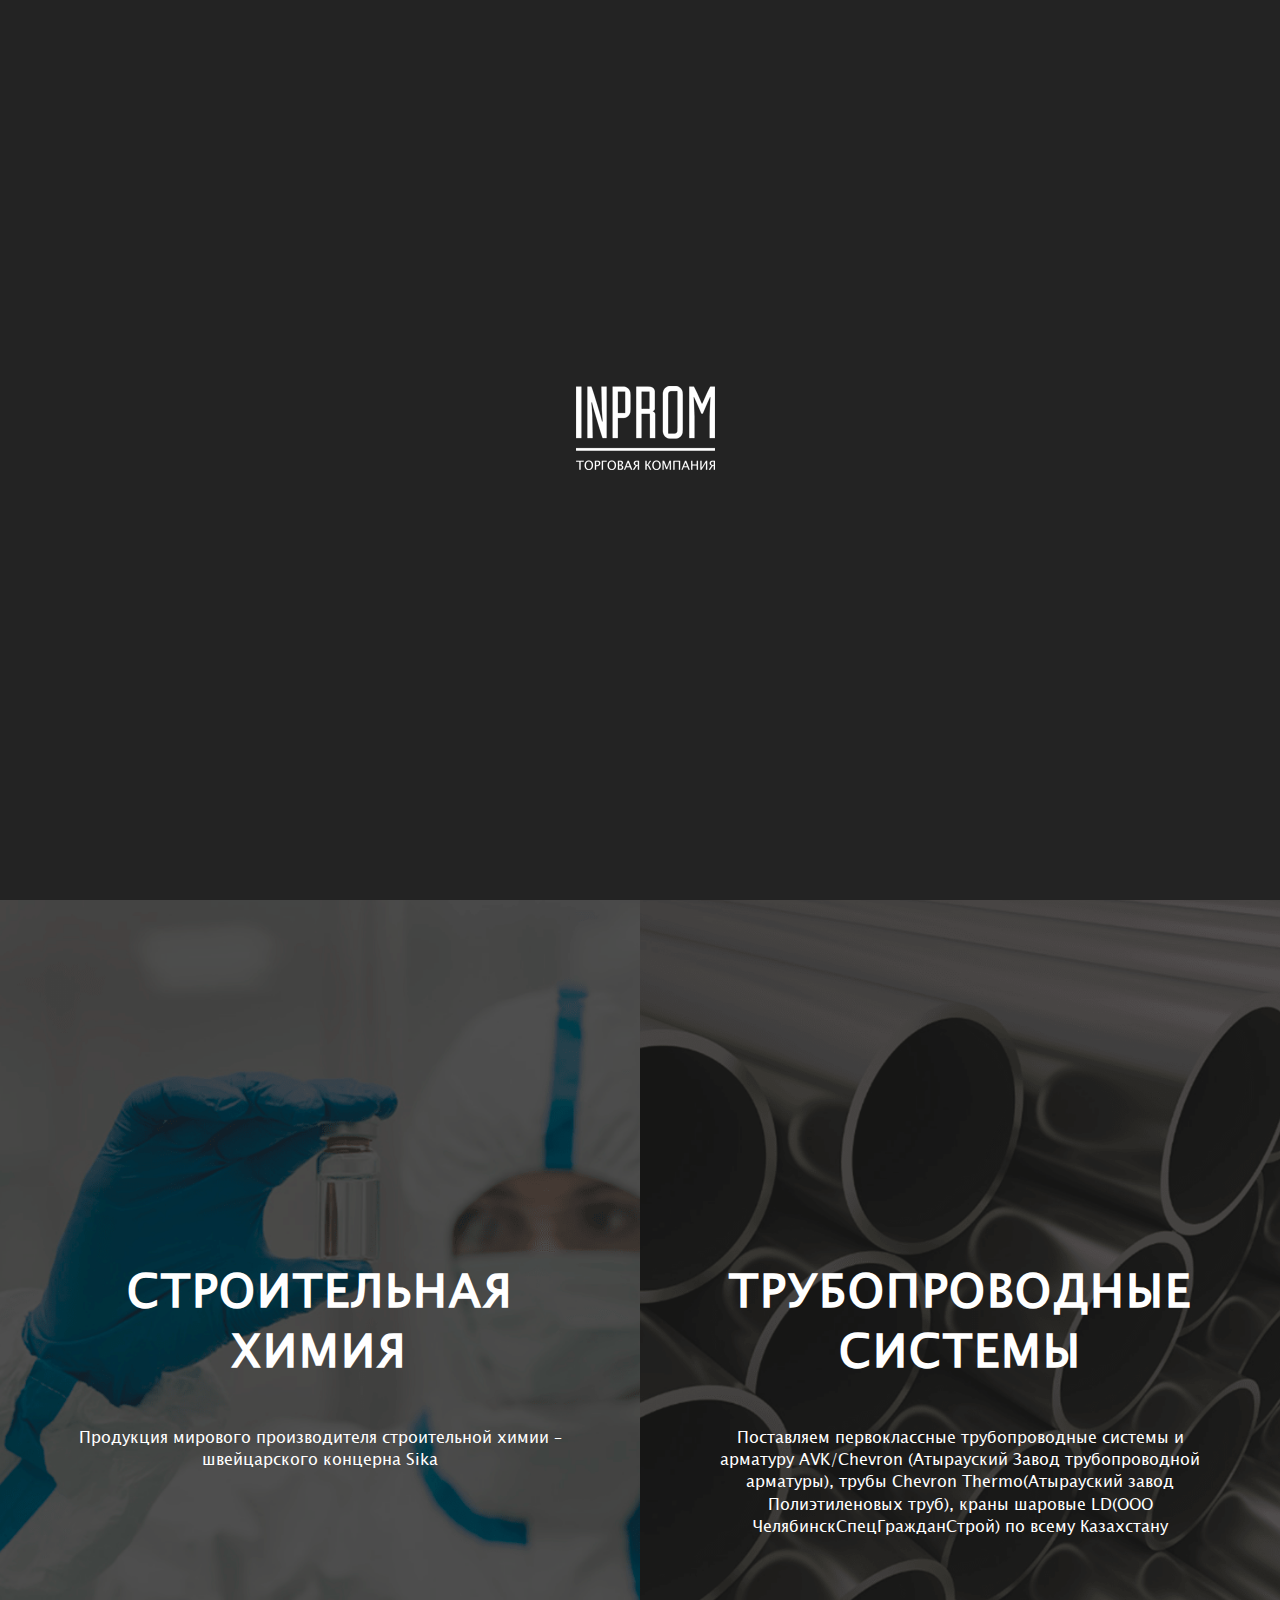
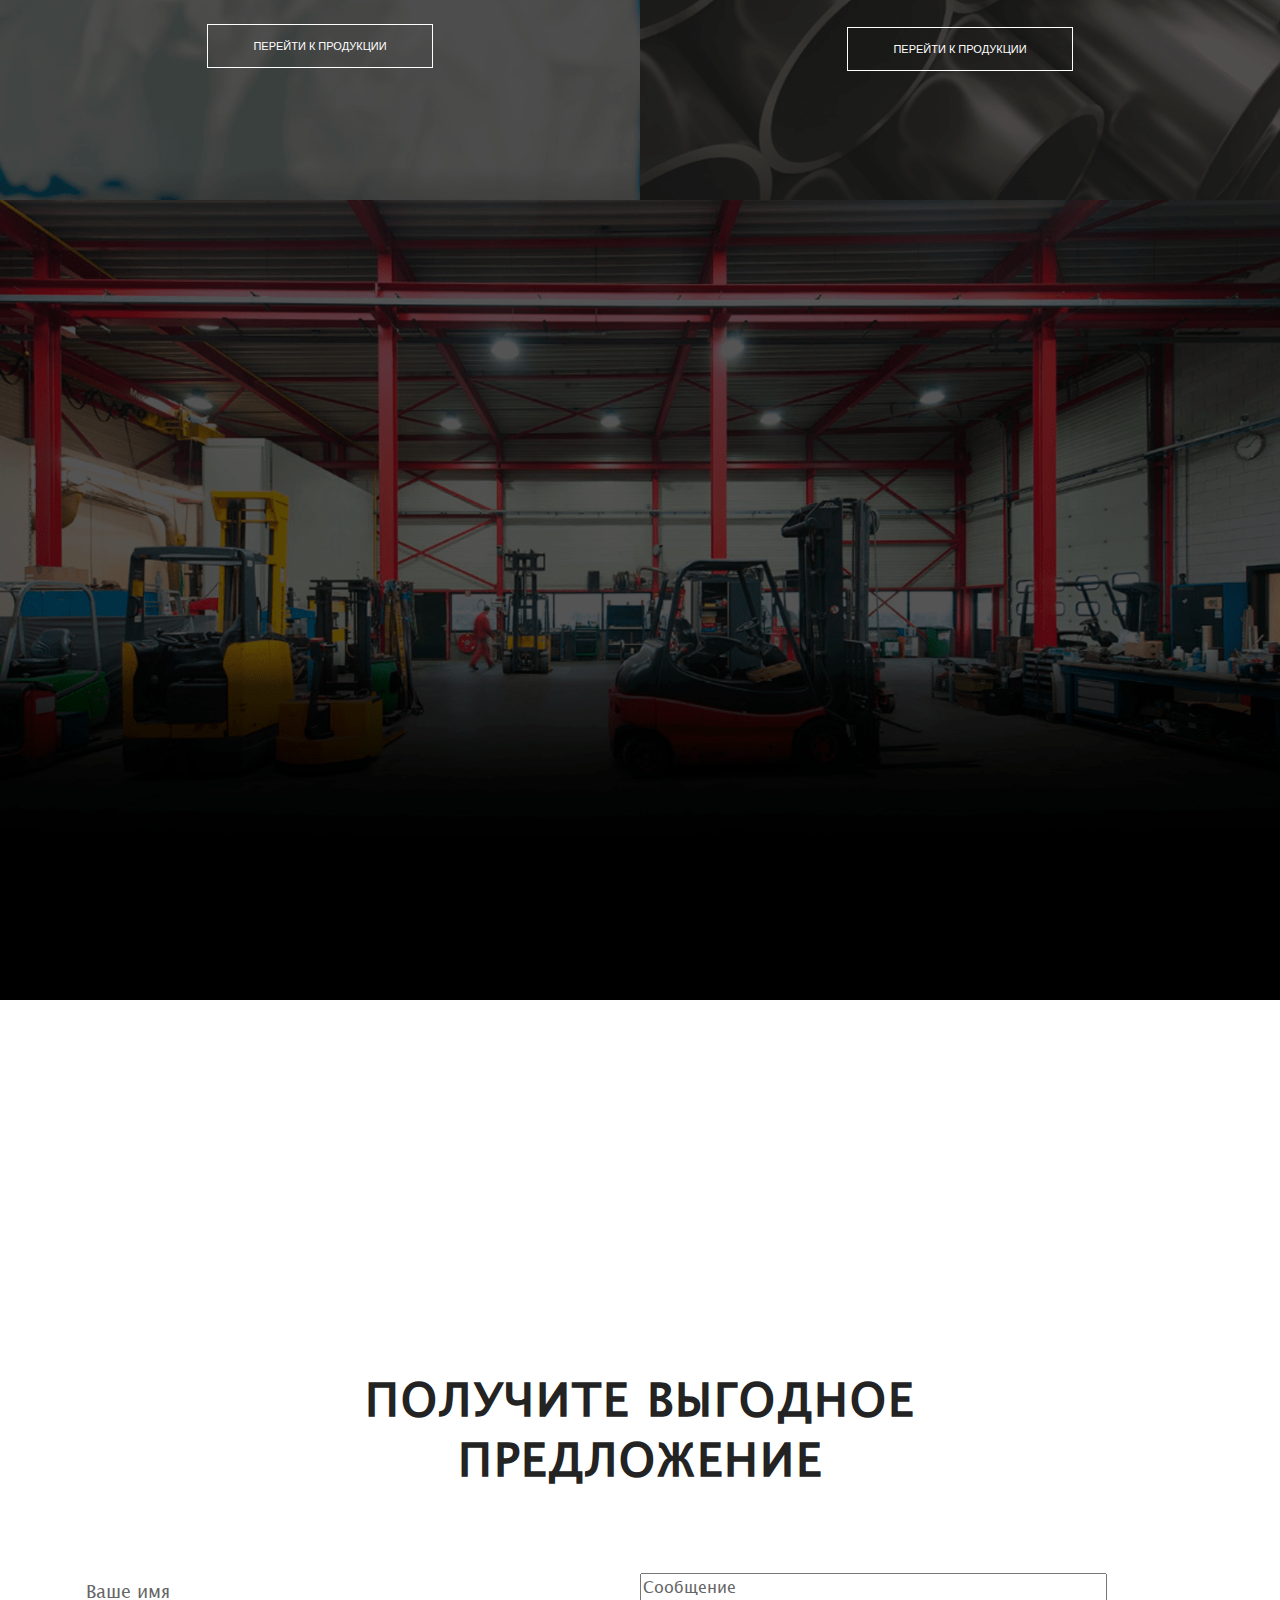
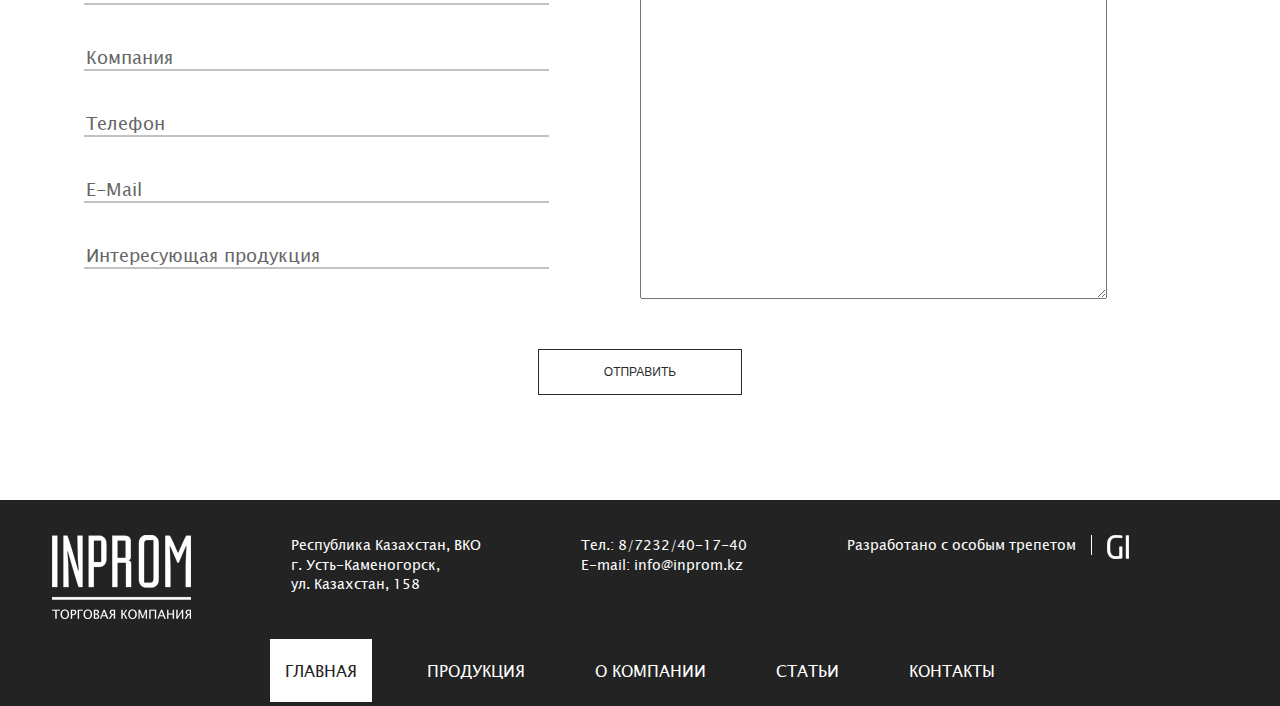
==== commit 481ca0e2: "added scripts for analytics and metrics" ====
--- a/index.html
+++ b/index.html
@@ -25,7 +25,18 @@
 	<script src="js/TweenMax.min.js"></script>
 	<script src="js/ScrollToPlugin.min.js"></script>
 	
-	        
+    <!-- Google Analytics -->   
+    <script>
+      (function(i,s,o,g,r,a,m){i['GoogleAnalyticsObject']=r;i[r]=i[r]||function(){
+      (i[r].q=i[r].q||[]).push(arguments)},i[r].l=1*new Date();a=s.createElement(o),
+      m=s.getElementsByTagName(o)[0];a.async=1;a.src=g;m.parentNode.insertBefore(a,m)
+      })(window,document,'script','https://www.google-analytics.com/analytics.js','ga');
+
+      ga('create', 'UA-84483247-1', 'auto');
+      ga('send', 'pageview');
+    </script>
+    <!-- END Google Analytics -->   
+
 </head>
 <body>
     <div class="modal-back"></div>
@@ -37,7 +48,7 @@
                 <div class="offer-modal-part">
                     <!-- Hidden Required Fields -->
                     <input type="hidden" name="project_name" value="inprom.kz">
-                    <input type="hidden" name="admin_email" value="tester@ginnova.kz">
+                    <input type="hidden" name="admin_email" value="info@inprom.kz">
                     <input type="hidden" name="form_subject" value="Заявка">
                         <!-- END Hidden Required Fields -->
                    
@@ -45,10 +56,11 @@
                     <input type="text" name="Имя" placeholder="Ваше имя" required>
                     <input type="text" name="Компания" placeholder="Компания">
                     <input type="text" name="Телефон" id="client-tel-for-consult" placeholder="Телефон" required>
+                    <input type="text" name="E-Mail" placeholder="E-Mail" required>
                     <input type="text" name="Продукция" placeholder="Интересующая продукция">
                 </div>
                 <div class="offer-modal-part">
-                    <textarea name="" id="" cols="30" rows="10" placeholder="Сообщение"></textarea>
+                    <textarea name="Сообщение" id="" cols="30" rows="10" placeholder="Сообщение"></textarea>
                 </div>
             </div>
             <div class="offer-button-margin">
@@ -64,7 +76,7 @@
     <div class="section" id="section-header">
         
         <div class="header-logo">
-            <a href="index.html"><img src="img/logo.png" alt="Inprom Logo"  class="wow fadeInDown"></a>
+            <a href="index.html"><img src="img/logo.png" alt="Inprom Logo"  class="wow fadeInDown" data-wow-delay=".9s"></a>
             <div class="header-address">
                 <p>+7 (7232) 40 17 40</p>
                 <p>г. Усть-Каменогорск</p>
@@ -77,7 +89,7 @@
             </div>
         </div>
         <div class="header-navigation">
-            <div class="header-navigation-panel wow fadeInRight" data-wow-delay=".3s">
+            <div class="header-navigation-panel wow fadeInRight" data-wow-delay="1.2s">
                 <a href="index.html"><div class="header-nav"><p>ГЛАВНАЯ</p></div></a>
                 <div class="header-nav header-prod"><p>ПРОДУКЦИЯ</p>
                 <div class="header-prod-navigation">
@@ -92,12 +104,12 @@
                 <a href="contacts.html"><div class="header-nav"><p>КОНТАКТЫ</p></div></a>
             </div>
         </div>
-        <div class="header-title wow fadeInUp" data-wow-delay=".6s">
+        <div class="header-title wow fadeInUp" data-wow-delay="1.5s">
             <h1>НАДЕЖНЫЙ ПОСТАВЩИК</h1>
             <h1>СТРОИТЕЛЬНОЙ ХИМИИ И</h1>
             <h1>ТРУБОПРОВОДНЫХ СИСТЕМ</h1>
         </div>
-        <div class="header-button wow fadeInUp" data-wow-delay="1.1s">
+        <div class="header-button wow fadeInUp" data-wow-delay="1.8s">
             <button class="custom-button" id="call">ОСТАВИТЬ ЗАЯВКУ</button>
         </div>
         
@@ -175,17 +187,18 @@
                     
                         <!-- Hidden Required Fields -->
                         <input type="hidden" name="project_name" value="inprom.kz">
-                        <input type="hidden" name="admin_email" value="tester@ginnova.kz">
+						<input type="hidden" name="admin_email" value="info@inprom.kz">
                         <input type="hidden" name="form_subject" value="Заявка">
                          <!-- END Hidden Required Fields -->
                     
                     <input type="text" name="Имя" placeholder="Ваше имя" required>
                     <input type="text" name="Компания" placeholder="Компания">
                     <input type="text" name="Телефон" id="client-tel-for-consult-2" placeholder="Телефон" required>
+                    <input type="text" name="E-Mail" placeholder="E-Mail" required>
                     <input type="text" name="Продукция" placeholder="Интересующая продукция">
                 </div>
                 <div class="offer-form-part">
-                    <textarea name="" id="" cols="30" rows="10" placeholder="Сообщение"></textarea>
+                    <textarea name="Сообщение" id="" cols="30" rows="10" placeholder="Сообщение"></textarea>
                 </div>
             </div>
             <div class="offer-button-margin">
@@ -365,5 +378,42 @@
    
    <script src="js/script.js"></script>
    
+   <!-- Yandex.Metrika informer -->
+        <a href="https://metrika.yandex.ru/stat/?id=39717215&amp;from=informer" target="_blank"
+        rel="nofollow" class="yandex-informer"><img
+        src="https://informer.yandex.ru/informer/39717215/3_1_FFFFFFFF_EFEFEFFF_0_pageviews"
+        style="width:88px; height:31px; border:0;" alt="Яндекс.Метрика"
+        title="Яндекс.Метрика: данные за сегодня (просмотры, визиты и уникальные посетители)"/></a>
+    <!-- /Yandex.Metrika informer -->
+   
+   <!-- Yandex.Metrika counter -->
+        <script type="text/javascript">
+            (function (d, w, c) {
+                (w[c] = w[c] || []).push(function() {
+                    try {
+                        w.yaCounter39717215 = new Ya.Metrika({
+                            id:39717215,
+                            clickmap:true,
+                            trackLinks:true,
+                            accurateTrackBounce:true
+                        });
+                    } catch(e) { }
+                });
+
+                var n = d.getElementsByTagName("script")[0],
+                    s = d.createElement("script"),
+                    f = function () { n.parentNode.insertBefore(s, n); };
+                s.type = "text/javascript";
+                s.async = true;
+                s.src = "https://mc.yandex.ru/metrika/watch.js";
+
+                if (w.opera == "[object Opera]") {
+                    d.addEventListener("DOMContentLoaded", f, false);
+                } else { f(); }
+            })(document, window, "yandex_metrika_callbacks");
+        </script>
+        <noscript><div><img src="https://mc.yandex.ru/watch/39717215" style="position:absolute; left:-9999px;" alt="" /></div></noscript>
+<!-- /Yandex.Metrika counter -->
+   
 </body>
 </html>--- a/css/style.css
+++ b/css/style.css
@@ -581,8 +581,8 @@
 .offer-modal-part textarea{
     float: left;
     color: #766f6f;
-    height: 250px;
-    max-height: 250px;
+    height: 320px;
+    max-height: 320px;
     max-width: 80%;
     width: 80%;
     font-size: 16px;
@@ -635,8 +635,8 @@
 .offer-form-part textarea{
     float: left;
     color: #766f6f;
-    height: 250px;
-    max-height: 250px;
+    height: 320px;
+    max-height: 320px;
     max-width: 80%;
     width: 80%;
     font-size: 16px;
@@ -1758,7 +1758,7 @@
     max-width: 90%;
 }
 .contact-form textarea{
-    height: 150px;
+    height: 120px;
 }
 
 .loader-right, .loader-left{
@@ -1807,4 +1807,9 @@
     border: 0px solid #232323;
     background: rgba(0,0,0,0);
     background-size:cover;
+    z-index: 50;
+}
+
+.yandex-informer{
+    display: none;
 }